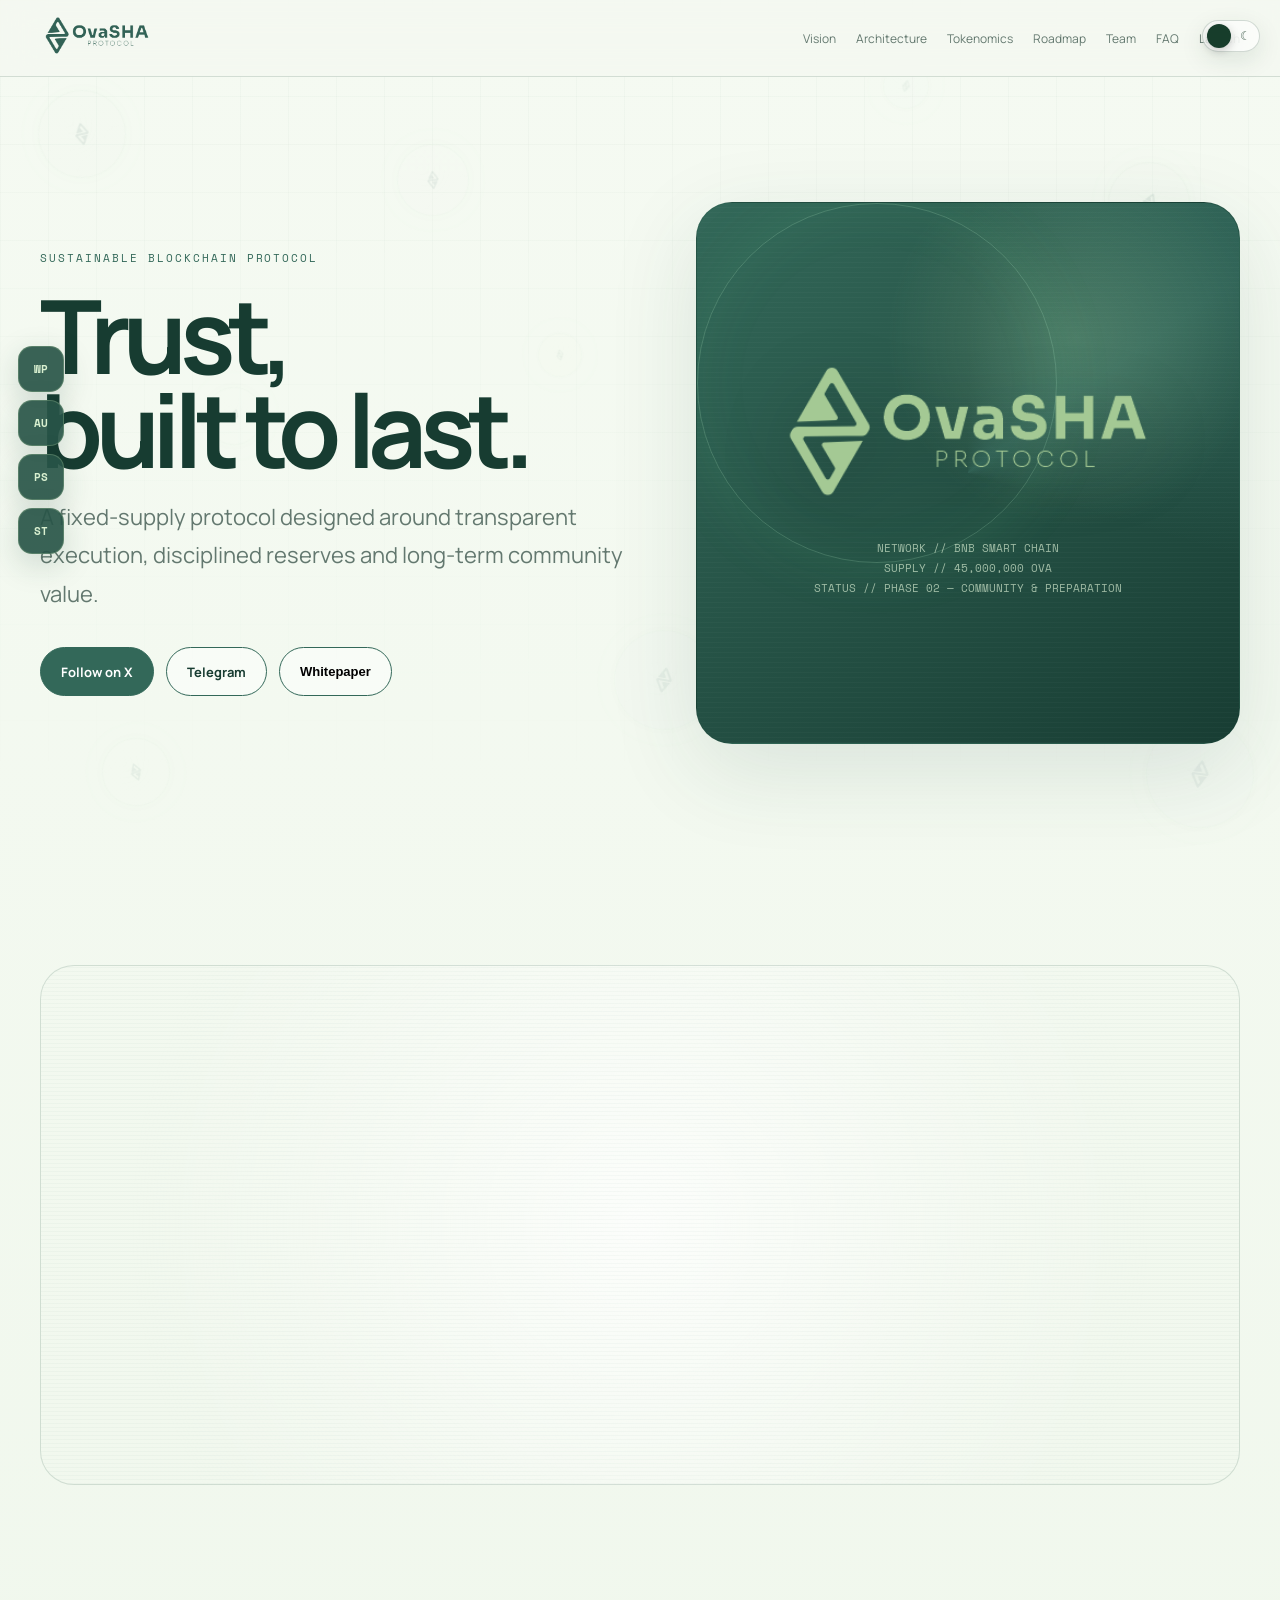
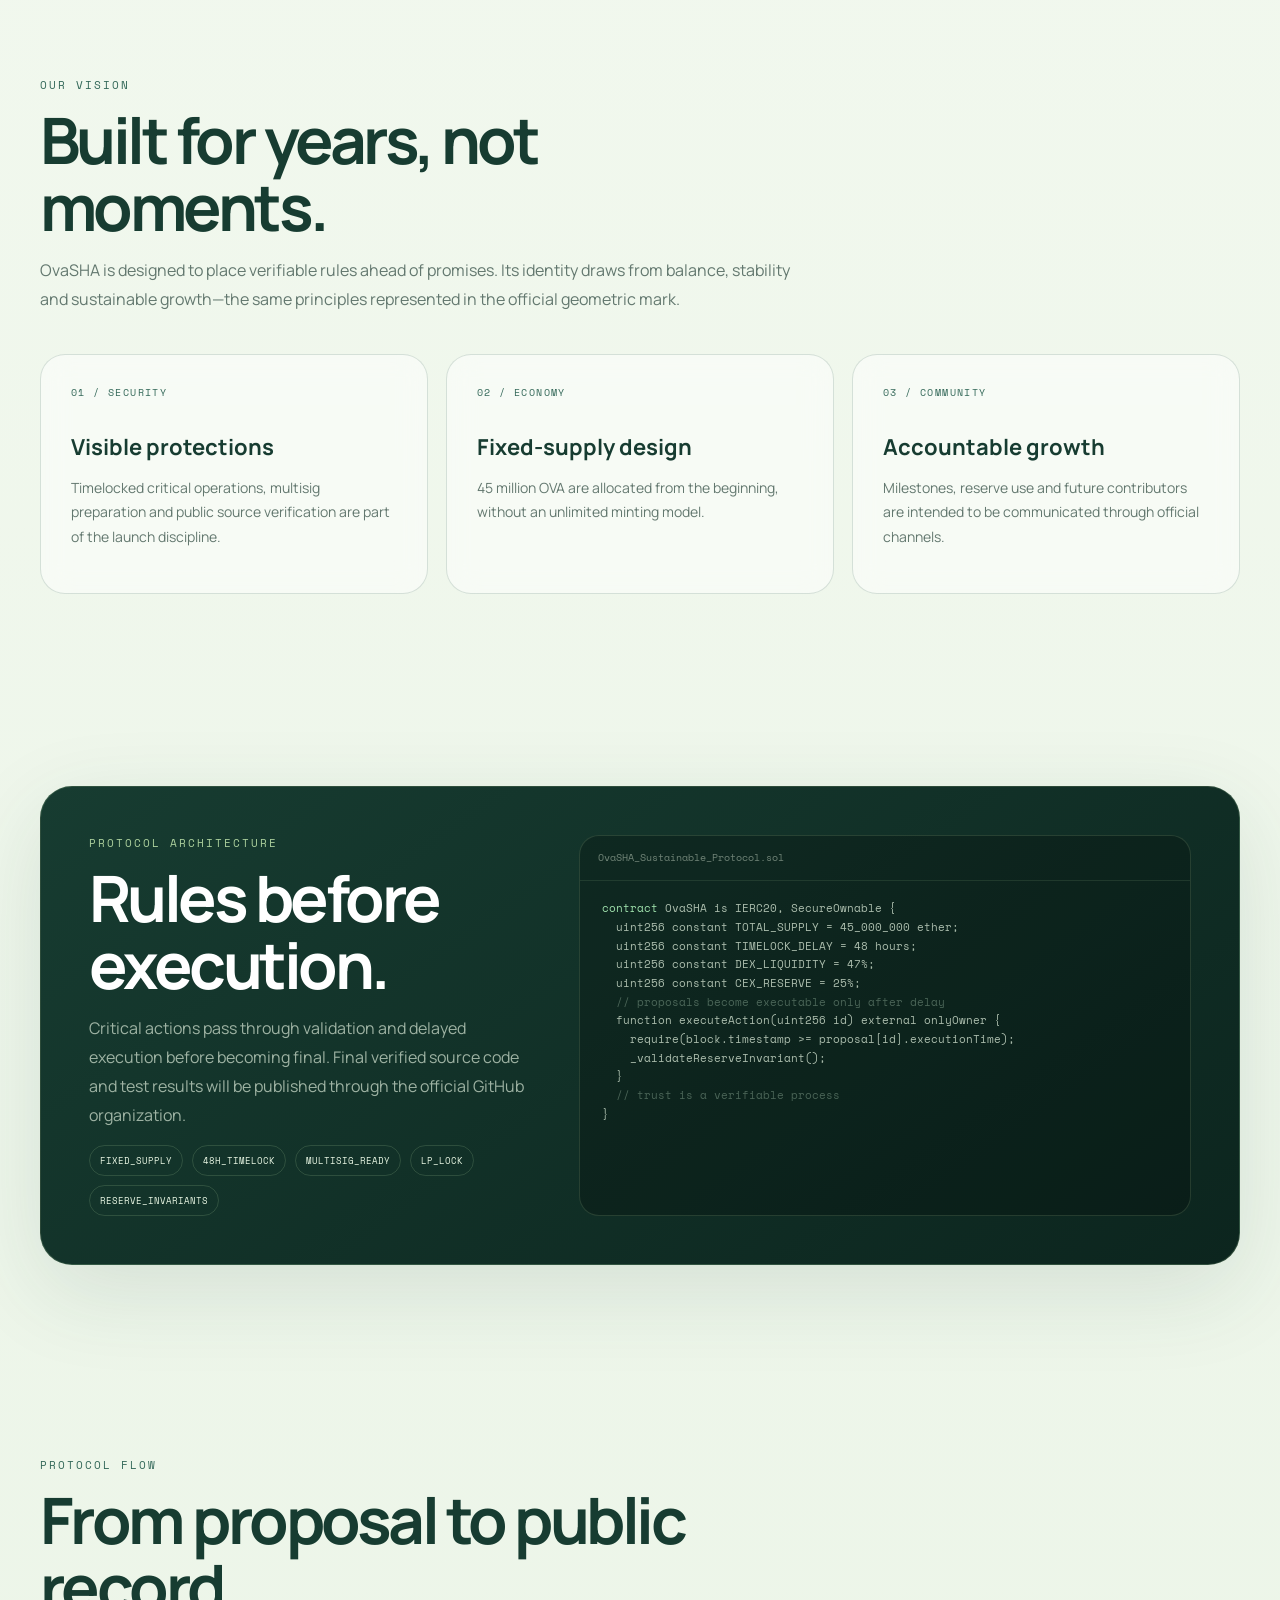
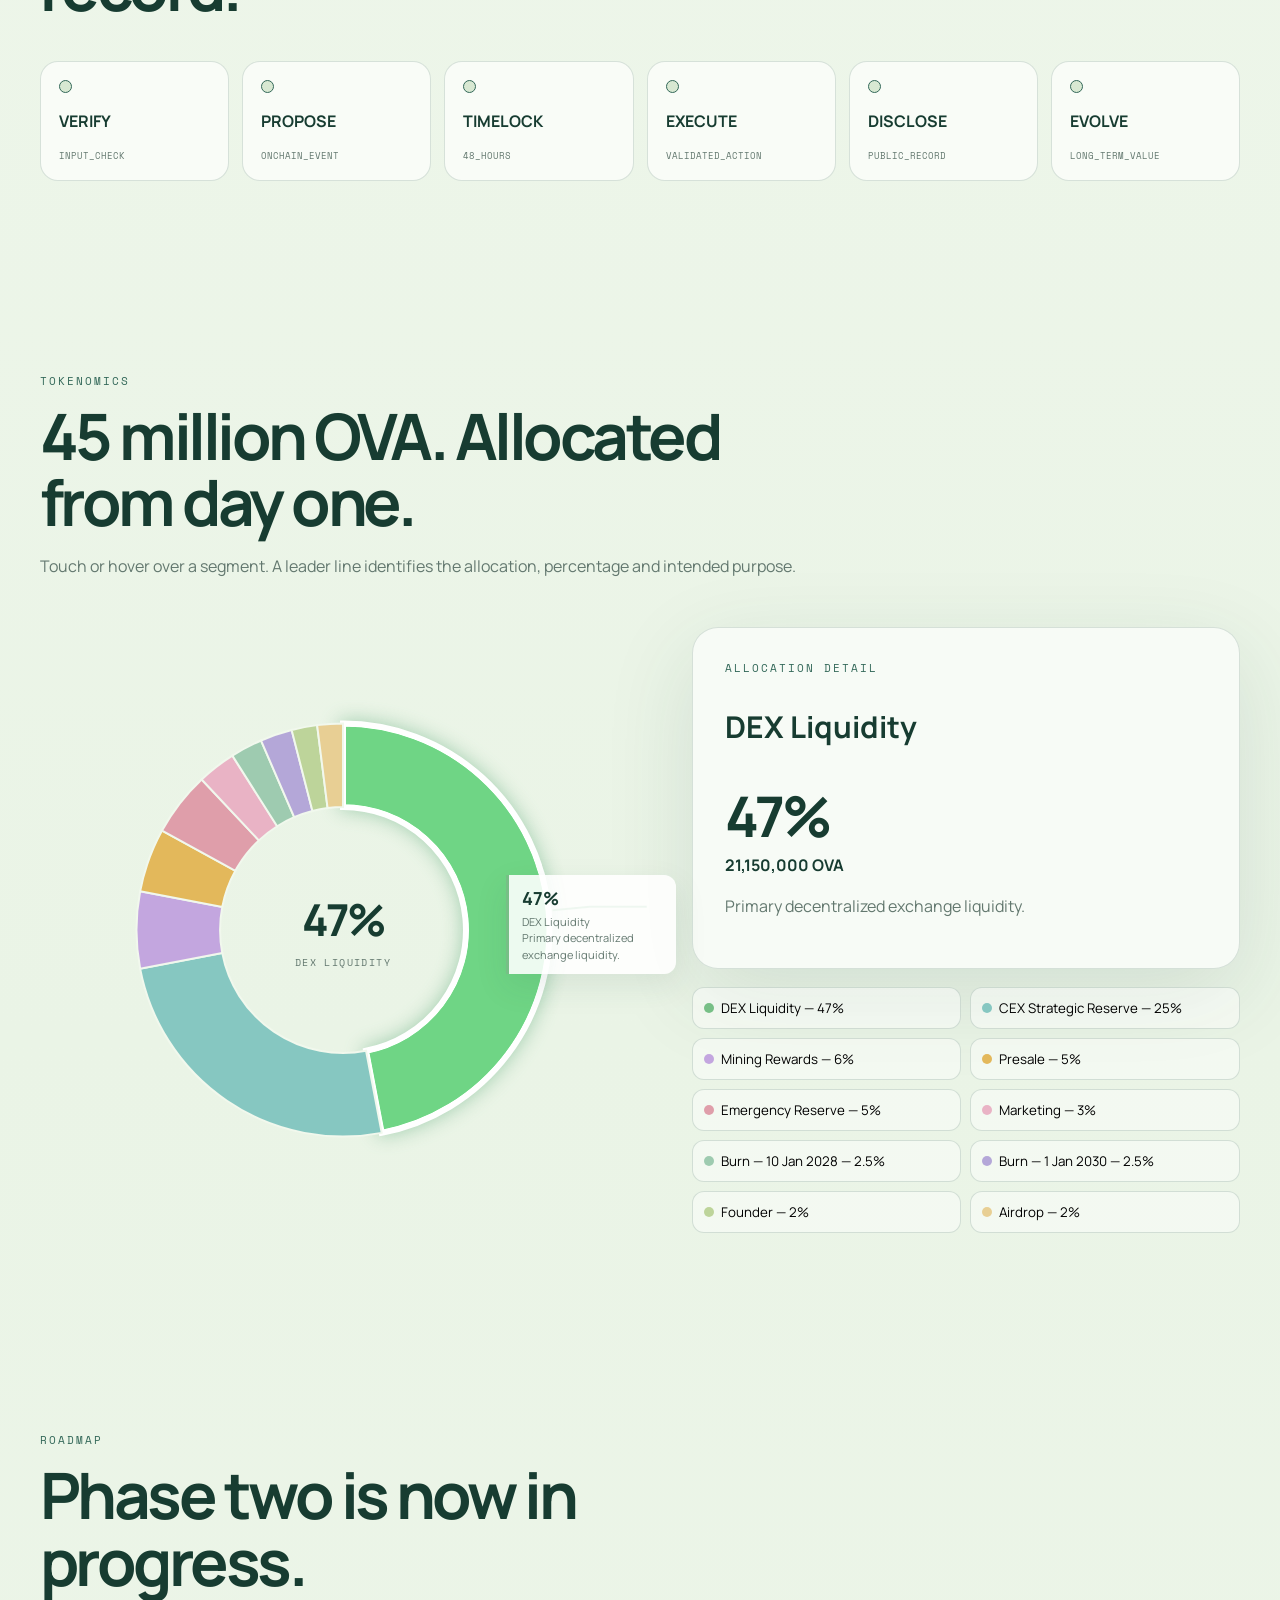
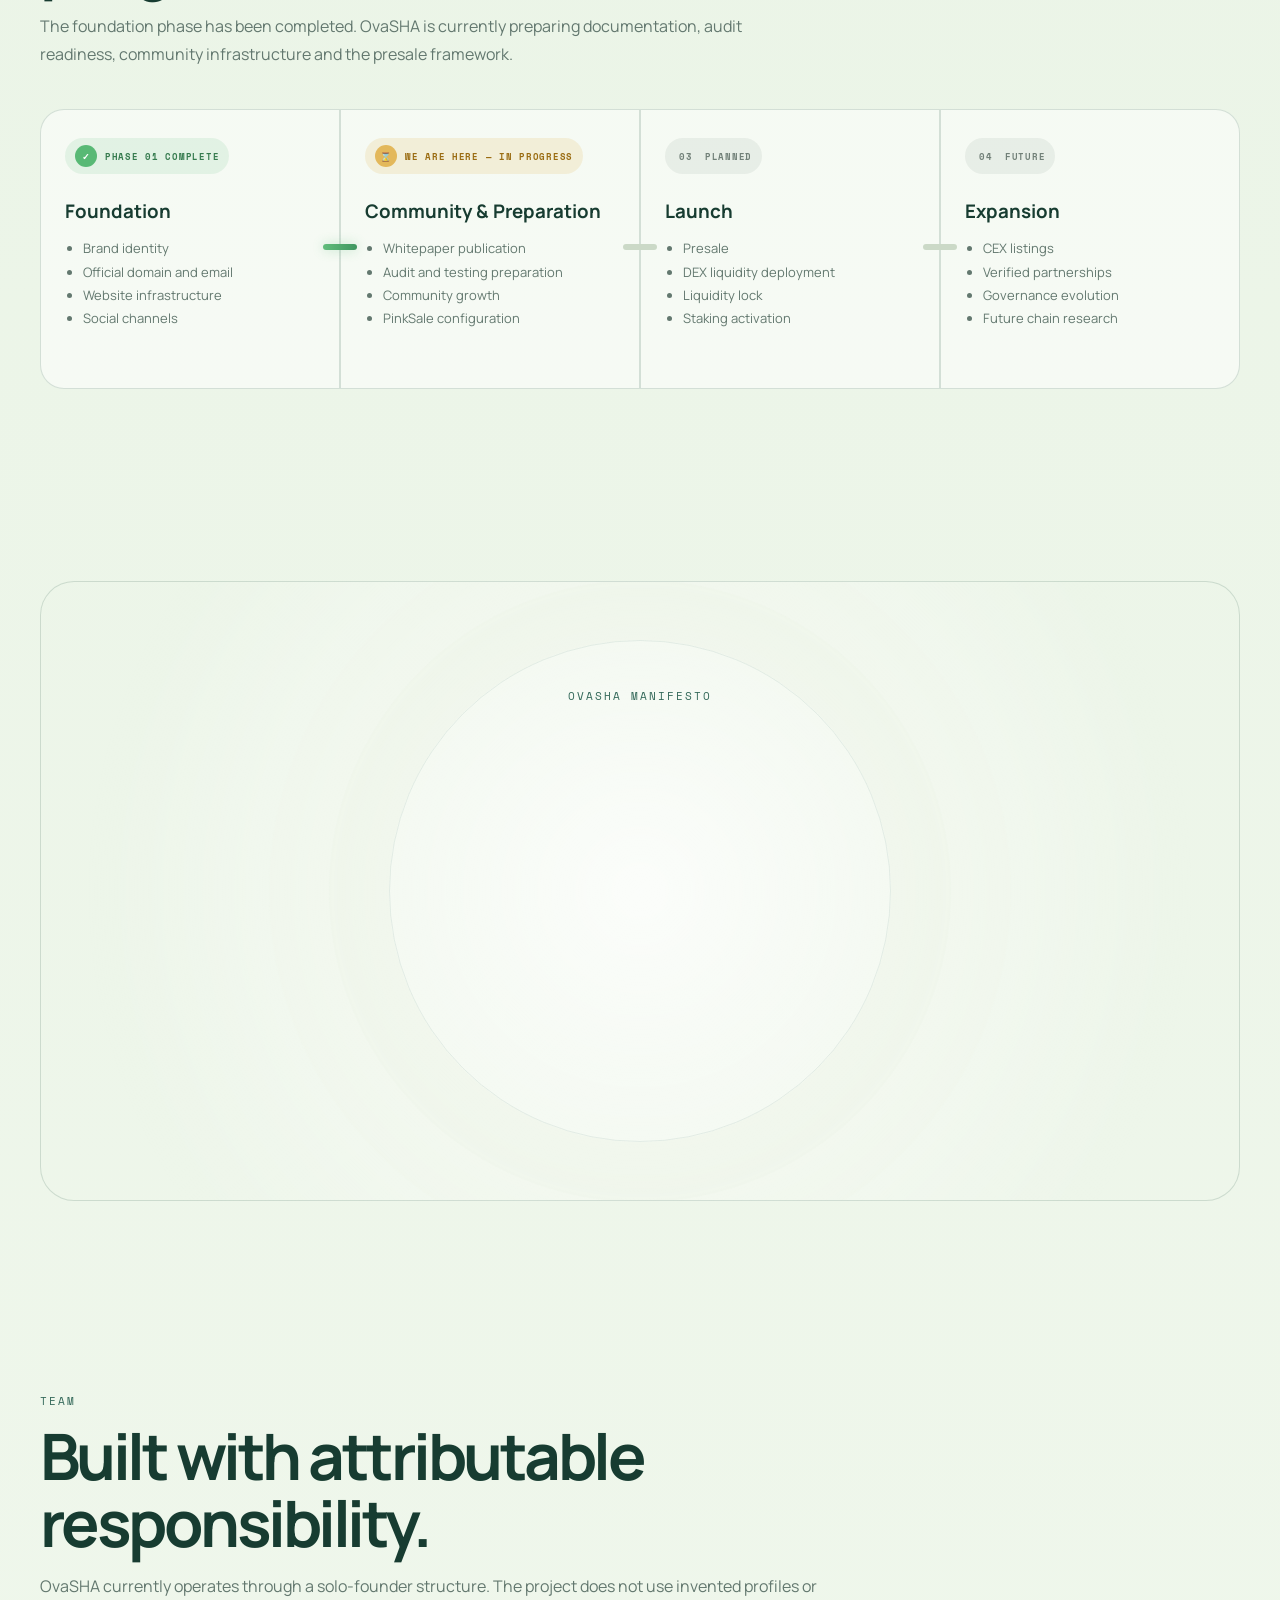
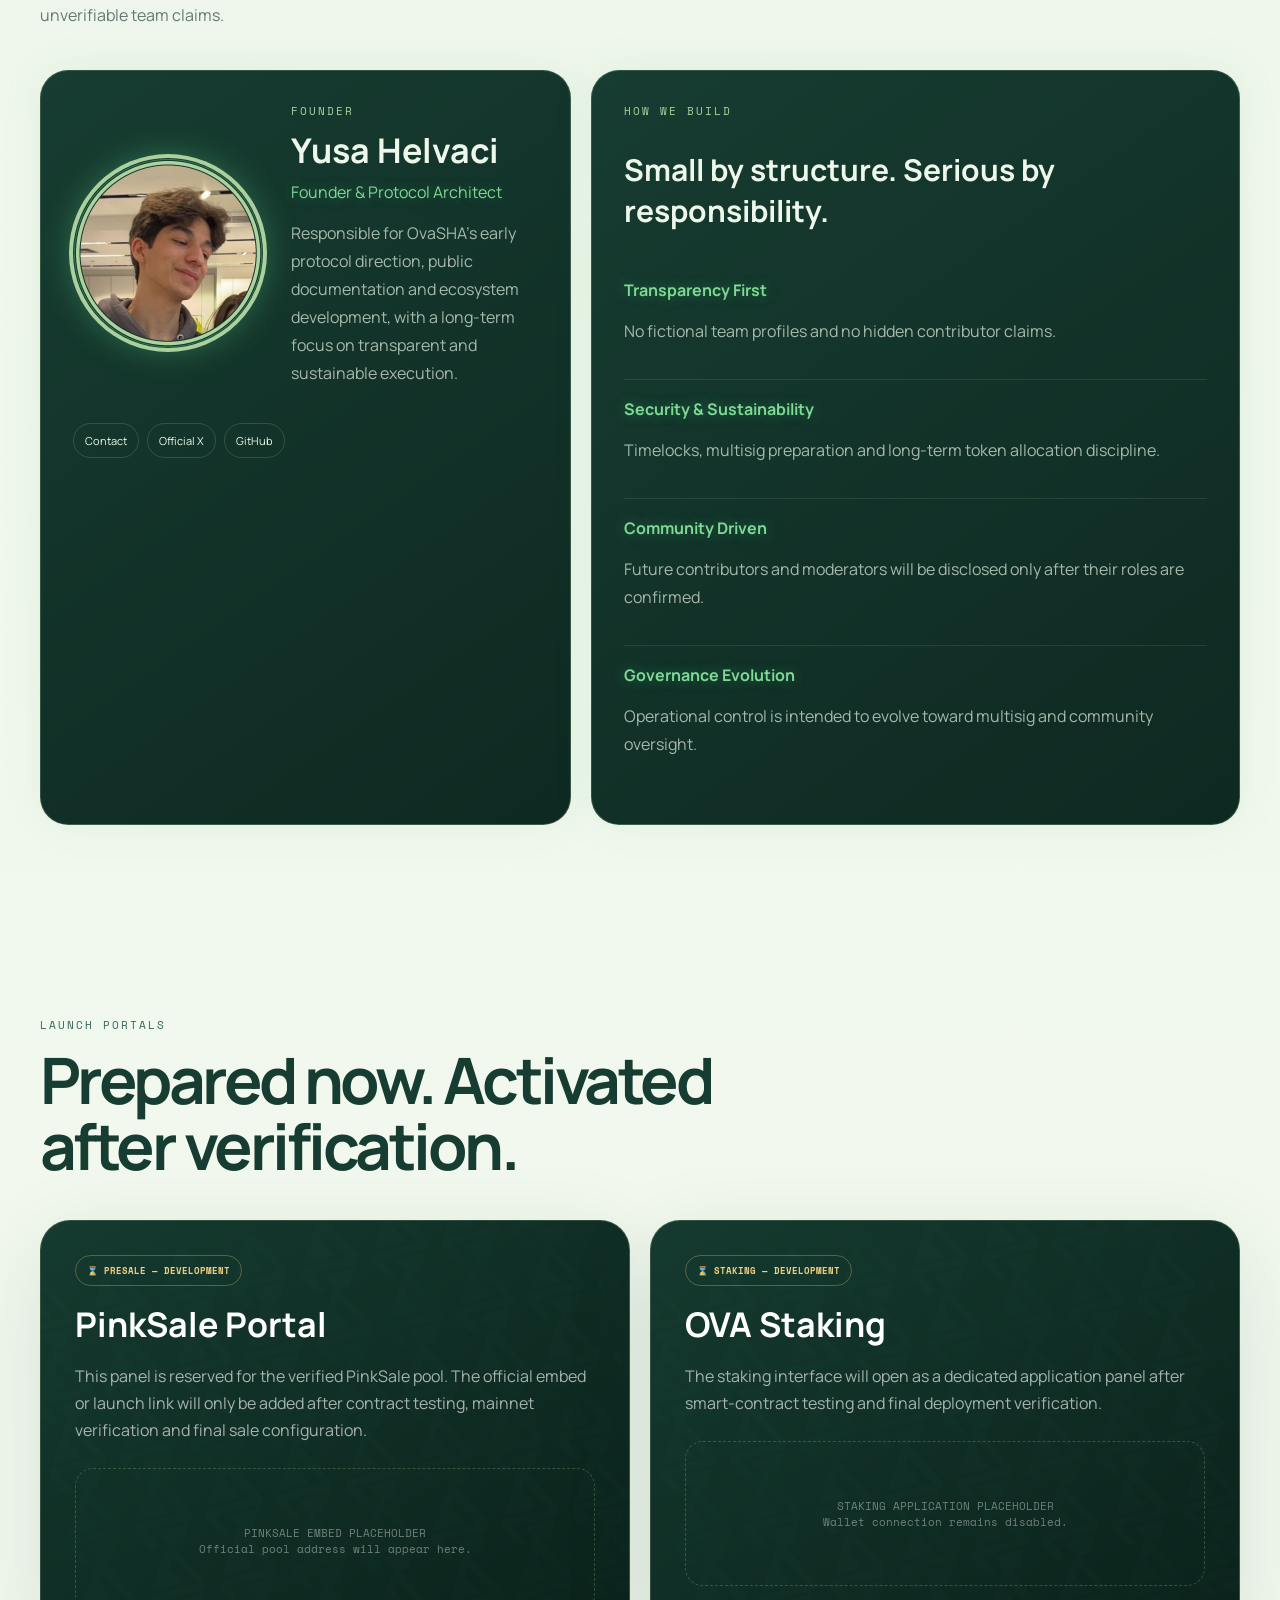
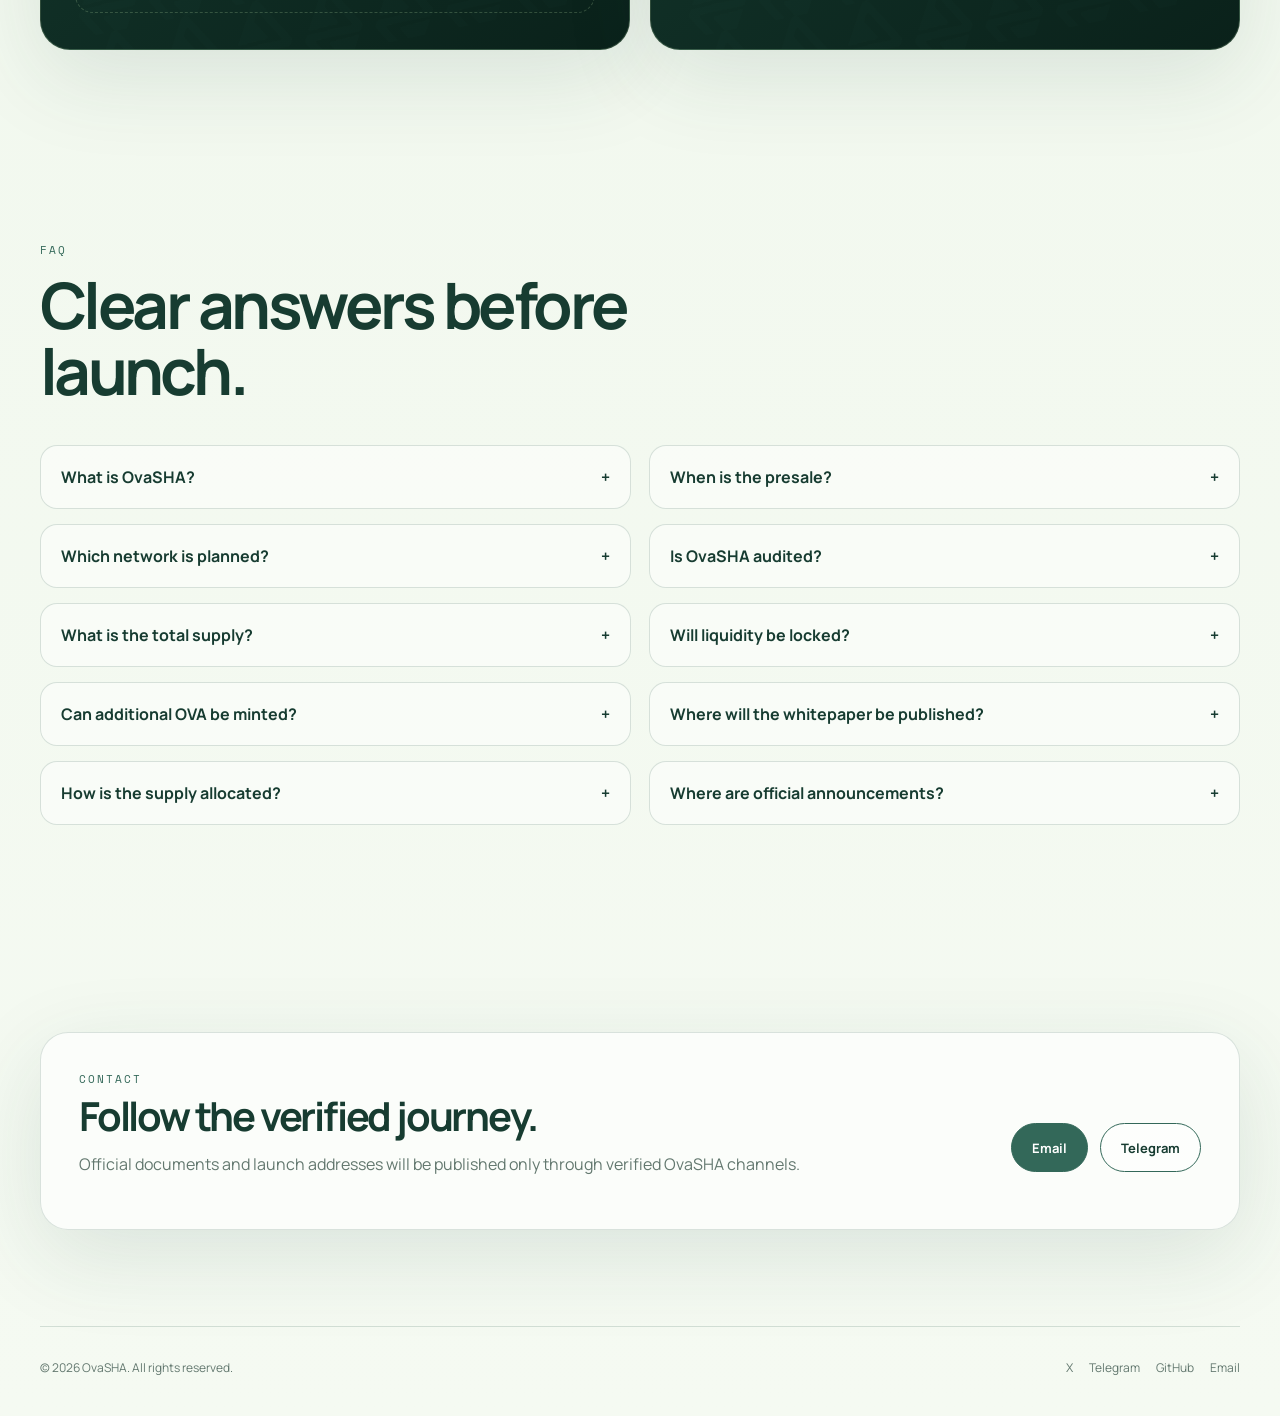
==== index.html @ c604ba1a "Fix dark theme contrast and show theme toggle" ====
<!doctype html>
<html lang="en">
<head>
<meta charset="utf-8">
<meta name="viewport" content="width=device-width,initial-scale=1">
<meta name="description" content="OvaSHA is a sustainable blockchain protocol focused on transparent execution, fixed supply and long-term community value.">
<meta name="theme-color" content="#336859">
<meta property="og:title" content="OvaSHA Protocol">
<meta property="og:description" content="Trust, built to last.">
<meta property="og:type" content="website">
<meta property="og:url" content="https://ovasha.com">
<meta property="og:image" content="https://ovasha.com/assets/og-banner.jpg">
<link rel="icon" href="/assets/favicon.png">
<title>OvaSHA Protocol — Trust, built to last.</title>
<link rel="preconnect" href="https://fonts.googleapis.com">
<link rel="preconnect" href="https://fonts.gstatic.com" crossorigin>
<link href="https://fonts.googleapis.com/css2?family=Manrope:wght@400;500;600;700&family=Space+Mono:wght@400;700&display=swap" rel="stylesheet">
<style>
:root{
 --forest:#336859;--forest-2:#285548;--mint:#acd09d;--mint-2:#cfe5c6;--paper:#f4f8f1;
 --ink:#173c31;--muted:#63786f;--line:rgba(31,82,67,.16);--amber:#e3b85b;
 --cyan:#78d8ce;--violet:#c7a7e8;--rose:#e7a8b9;--shadow:0 26px 90px rgba(30,75,62,.12)
}
*{box-sizing:border-box}html{scroll-behavior:smooth}body{margin:0;font-family:Manrope,system-ui,sans-serif;color:var(--ink);background:linear-gradient(180deg,#f5faf2,#eaf4e6 45%,#f5faf2);overflow-x:hidden}
body:before{content:"";position:fixed;inset:0;z-index:-5;background-image:linear-gradient(rgba(51,104,89,.03) 1px,transparent 1px),linear-gradient(90deg,rgba(51,104,89,.03) 1px,transparent 1px);background-size:48px 48px;mask-image:linear-gradient(black,transparent 90%)}
a{color:inherit}.shell{width:min(1200px,calc(100% - 40px));margin:auto}.mono{font-family:"Space Mono",monospace}.scrollbar{position:fixed;left:0;top:0;height:2px;width:0;background:linear-gradient(90deg,var(--mint),var(--cyan),var(--violet),var(--amber));box-shadow:0 0 14px rgba(102,203,151,.8);z-index:100}
header{position:sticky;top:0;z-index:50;background:rgba(244,248,241,.82);backdrop-filter:blur(18px);border-bottom:1px solid var(--line)}.nav{height:76px;display:flex;align-items:center;justify-content:space-between}.brand img{height:48px;max-width:225px;object-fit:contain}.navlinks{display:flex;gap:20px;align-items:center}.navlinks a{text-decoration:none;font-size:12px;color:var(--muted)}.navlinks a:hover{color:var(--forest)}.menu-btn{display:none;border:1px solid var(--line);background:rgba(255,255,255,.6);border-radius:12px;padding:9px 12px;color:var(--forest)}
.quickdock{position:fixed;left:18px;top:50%;transform:translateY(-50%);z-index:45;display:flex;flex-direction:column;gap:8px}.dockbtn{width:46px;height:46px;border-radius:14px;border:1px solid rgba(172,208,157,.28);background:rgba(41,85,72,.92);color:#d9f0d0;display:grid;place-items:center;cursor:pointer;box-shadow:0 10px 32px rgba(29,69,58,.18);font:700 11px "Space Mono"}.dockbtn:hover{background:#3a7965;box-shadow:0 0 20px rgba(121,220,159,.28)}
.hero{min-height:88vh;display:grid;grid-template-columns:1.05fr .95fr;align-items:center;gap:54px;padding:105px 0}.eyebrow{font:400 11px "Space Mono";letter-spacing:.18em;text-transform:uppercase;color:var(--forest)}h1{font-size:clamp(58px,8vw,108px);letter-spacing:-.072em;line-height:.92;margin:22px 0}.lead{max-width:700px;color:var(--muted);font-size:clamp(17px,2vw,22px);line-height:1.75}.actions{display:flex;gap:12px;flex-wrap:wrap;margin-top:34px}.btn{display:inline-flex;align-items:center;justify-content:center;min-height:49px;padding:0 20px;border-radius:999px;text-decoration:none;border:1px solid var(--forest);font-weight:700;font-size:13px;transition:.25s}.btn.primary{background:var(--forest);color:white}.btn.secondary{background:rgba(255,255,255,.45)}.btn:hover{transform:translateY(-3px);box-shadow:0 14px 36px rgba(35,89,72,.14)}
.hero-banner{position:relative;min-height:540px;border-radius:36px;overflow:hidden;border:1px solid var(--line);background:linear-gradient(145deg,var(--forest),#183d33);box-shadow:var(--shadow)}.hero-banner:before{content:"";position:absolute;inset:0;background:radial-gradient(circle at 70% 25%,rgba(172,208,157,.24),transparent 34%),repeating-linear-gradient(0deg,rgba(255,255,255,.025) 0 1px,transparent 1px 5px)}.hero-banner:after{content:"";position:absolute;inset:-50%;background:conic-gradient(from 0deg,transparent,rgba(120,216,206,.12),transparent 30%);animation:spin 16s linear infinite}@keyframes spin{to{transform:rotate(360deg)}}.banner-inner{position:relative;z-index:2;height:100%;min-height:540px;display:flex;flex-direction:column;align-items:center;justify-content:center;padding:46px;text-align:center}.banner-inner img{width:min(88%,560px);filter:drop-shadow(0 20px 38px rgba(0,0,0,.22))}.banner-code{margin-top:24px;color:rgba(225,244,216,.65);font:400 11px/1.8 "Space Mono"}.neon-ring{position:absolute;width:360px;height:360px;border:1px solid rgba(173,236,192,.22);border-radius:50%;box-shadow:0 0 60px rgba(95,210,143,.12),inset 0 0 60px rgba(95,210,143,.05);animation:pulse 4.5s ease-in-out infinite}@keyframes pulse{50%{transform:scale(1.06);opacity:.65}}
section{padding:96px 0;position:relative}.section-head{max-width:780px;margin-bottom:40px}h2{font-size:clamp(36px,5.2vw,64px);line-height:1.04;letter-spacing:-.055em;margin:14px 0}.section-head p{color:var(--muted);line-height:1.8}.reveal{opacity:1;transform:none;transition:.8s}.js .reveal{opacity:0;transform:translateY(30px)}.js .reveal.show{opacity:1;transform:none}
.signal{min-height:76vh;display:grid;place-items:center}.signal-box{width:100%;min-height:520px;border-radius:34px;border:1px solid var(--line);display:grid;place-items:center;position:relative;overflow:hidden;background:radial-gradient(circle,rgba(255,255,255,.75),rgba(255,255,255,.22) 50%,transparent 78%)}.signal-box:before{content:"";position:absolute;inset:0;background:repeating-linear-gradient(0deg,rgba(50,110,90,.03) 0 1px,transparent 1px 4px)}.signal-word{position:relative;font-size:clamp(42px,8vw,112px);font-weight:700;letter-spacing:-.065em;text-align:center}.signal-word.glitch{text-shadow:3px 0 rgba(120,216,206,.55),-3px 0 rgba(199,167,232,.5);animation:glitch .28s steps(2)}@keyframes glitch{30%{transform:translate(-3px,1px)}60%{transform:translate(3px,-1px)}100%{transform:none}}.caret{display:inline-block;width:.07em;height:.8em;background:currentColor;margin-left:.08em;animation:blink .8s steps(1) infinite}@keyframes blink{50%{opacity:0}}
.cards3{display:grid;grid-template-columns:repeat(3,1fr);gap:18px}.card{position:relative;padding:30px;border:1px solid var(--line);border-radius:25px;background:rgba(255,255,255,.48);backdrop-filter:blur(14px);transition:.25s;overflow:hidden}.card:before{content:"";position:absolute;inset:-1px;background:radial-gradient(220px circle at var(--mx,50%) var(--my,50%),rgba(116,216,157,.18),transparent 45%);opacity:0;transition:.25s;pointer-events:none}.card:hover{transform:translateY(-6px);box-shadow:var(--shadow)}.card:hover:before{opacity:1}.card h3{font-size:22px;margin:32px 0 10px}.card p{color:var(--muted);line-height:1.75;font-size:14px}.num{font:400 10px "Space Mono";letter-spacing:.14em;color:var(--forest)}
.arch{border-radius:32px;background:linear-gradient(145deg,#173c31,#0c251e);color:#e8f6e3;overflow:hidden;border:1px solid rgba(172,208,157,.2);box-shadow:var(--shadow)}.arch-grid{display:grid;grid-template-columns:.85fr 1.15fr;gap:38px;padding:48px}.arch p{color:rgba(232,246,227,.65);line-height:1.8}.chips{display:flex;gap:9px;flex-wrap:wrap}.chips span{border:1px solid rgba(172,208,157,.18);border-radius:999px;padding:8px 10px;font:400 9px "Space Mono"}.codewin{border:1px solid rgba(172,208,157,.17);border-radius:20px;background:rgba(0,0,0,.22);overflow:hidden;min-height:350px;position:relative}.codehead{height:45px;border-bottom:1px solid rgba(172,208,157,.12);padding:14px 18px;font:400 10px "Space Mono";color:rgba(232,246,227,.45)}.codetrack{padding:18px 22px;animation:floatcode 13s ease-in-out infinite alternate}@keyframes floatcode{to{transform:translateY(-55px)}}.coderow{font:400 11px/1.7 "Space Mono";color:rgba(232,246,227,.72);white-space:pre-wrap}.kw{color:#9fe1ac}.com{color:rgba(194,225,199,.34)}.code-scan{position:absolute;left:0;right:0;height:22%;top:-30%;background:linear-gradient(transparent,rgba(120,216,206,.07),transparent);animation:scan 5.5s linear infinite}@keyframes scan{to{transform:translateY(650%)}}
.flow{display:grid;grid-template-columns:repeat(6,1fr);gap:13px;position:relative}.flow:before{content:"";position:absolute;left:5%;right:5%;top:50%;height:3px;background:linear-gradient(90deg,var(--mint),var(--forest));transform-origin:left;transform:scaleX(var(--flow,0));transition:.2s}.node{position:relative;z-index:2;padding:18px;border:1px solid var(--line);border-radius:18px;background:#f9fcf7;min-height:120px;display:flex;flex-direction:column;justify-content:space-between}.node i{width:13px;height:13px;border-radius:50%;background:#d8e8d2;border:1px solid var(--forest)}.node.active{transform:translateY(-7px);box-shadow:0 0 26px rgba(85,197,131,.18)}.node.active i{background:#72cc8d;box-shadow:0 0 16px rgba(85,197,131,.65)}.node span{font:400 9px "Space Mono";color:var(--muted)}
.token-wrap{display:grid;grid-template-columns:1.05fr .95fr;gap:46px;align-items:center}.chartbox{position:relative;min-height:620px;display:grid;place-items:center}.chartbox svg{width:min(100%,590px);overflow:visible}.slice{cursor:pointer;stroke:#f1f8ed;stroke-width:2;transition:.25s;outline:none}.slice.active,.slice:hover{stroke:white;stroke-width:6;filter:saturate(1.3) brightness(1.08) drop-shadow(0 0 10px rgba(69,157,104,.45))}.chartcenter{position:absolute;text-align:center;pointer-events:none}.chartcenter strong{display:block;font-size:44px;letter-spacing:-.06em}.chartcenter span{font:400 10px "Space Mono";letter-spacing:.14em;color:var(--muted)}.callouts{position:absolute;inset:0;pointer-events:none}.callout-label{position:absolute;min-width:170px;max-width:230px;padding:11px 13px;border-left:3px solid var(--c);background:rgba(255,255,255,.88);border-radius:0 12px 12px 0;box-shadow:0 12px 32px rgba(42,86,72,.10);opacity:0;transform:translateY(5px);transition:.25s}.callout-label.show{opacity:1;transform:none}.callout-label b{display:block;font-size:18px}.callout-label small{display:block;color:var(--muted);font-size:11px;line-height:1.5;margin-top:4px}.detail{padding:32px;border:1px solid var(--line);border-radius:26px;background:rgba(255,255,255,.62);box-shadow:var(--shadow)}.detail .pct{font-size:56px;font-weight:700;letter-spacing:-.065em}.detail p{color:var(--muted);line-height:1.75}.legend{display:grid;grid-template-columns:1fr 1fr;gap:9px;margin-top:18px}.legend button{border:1px solid var(--line);border-radius:12px;background:rgba(255,255,255,.45);padding:11px;text-align:left;font-family:inherit;cursor:pointer}.legend i{display:inline-block;width:10px;height:10px;border-radius:50%;margin-right:7px}
.roadmap{display:grid;grid-template-columns:repeat(4,1fr);gap:0;align-items:stretch}.phase{position:relative;padding:28px 24px;border:1px solid var(--line);background:rgba(255,255,255,.5);min-height:280px}.phase:first-child{border-radius:24px 0 0 24px}.phase:last-child{border-radius:0 24px 24px 0}.phase:not(:last-child):after{content:"";position:absolute;right:-1px;top:48%;width:34px;height:6px;background:#cbd9c7;z-index:3;transform:translateX(50%);border-radius:999px}.phase.done:not(:last-child):after{background:linear-gradient(90deg,#62bd7c,#3f9660);box-shadow:0 0 12px rgba(78,181,112,.32)}.status{display:inline-flex;align-items:center;gap:8px;border-radius:999px;padding:7px 10px;font:700 9px "Space Mono";letter-spacing:.08em}.done .status{background:rgba(91,187,122,.13);color:#367b4e}.activephase .status{background:rgba(227,184,91,.18);color:#9a6c12}.future .status{background:rgba(95,116,106,.09);color:#718078}.statusicon{width:22px;height:22px;border-radius:50%;display:grid;place-items:center}.done .statusicon{background:#58b975;color:white}.activephase .statusicon{background:#e3b85b;color:#4c3a16;animation:hourglass 2.2s ease-in-out infinite}@keyframes hourglass{50%{transform:rotate(180deg)}}.phase h3{margin:24px 0 12px}.phase ul{padding-left:18px;color:var(--muted);line-height:1.8;font-size:13px}
.manifesto{min-height:85vh;display:grid;place-items:center}.manifesto-stage{width:100%;min-height:620px;border:1px solid var(--line);border-radius:34px;display:grid;place-items:center;text-align:center;position:relative;overflow:hidden;background:radial-gradient(circle,rgba(255,255,255,.78),rgba(255,255,255,.25) 55%,transparent 82%)}.manifesto-stage:before{content:"";position:absolute;width:500px;height:500px;border:1px solid rgba(51,104,89,.09);border-radius:50%;box-shadow:0 0 0 60px rgba(172,208,157,.04),0 0 0 120px rgba(172,208,157,.02)}.manifesto-line{position:relative;z-index:2;font-size:clamp(40px,6.8vw,92px);font-weight:700;letter-spacing:-.06em;min-height:2.3em;display:flex;align-items:center;justify-content:center;flex-wrap:wrap}.mkey{color:#4b9c61;text-shadow:0 0 28px rgba(85,197,131,.16)}.msign{font:400 11px "Space Mono";color:var(--muted);opacity:0;transition:.6s}.msign.show{opacity:1}.mpulse{box-shadow:inset 0 0 90px rgba(104,201,136,.08),0 25px 90px rgba(40,90,72,.10)}
.team{display:grid;grid-template-columns:.9fr 1.1fr;gap:20px}.founder,.principles{border:1px solid rgba(172,208,157,.24);border-radius:28px;background:linear-gradient(145deg,#173c31,#0e2921);color:#eef8ea;padding:32px;box-shadow:0 0 40px rgba(77,190,119,.10)}.founder-top{display:grid;grid-template-columns:190px 1fr;gap:28px;align-items:center}.avatar{width:190px;height:190px;border-radius:50%;object-fit:cover;box-shadow:0 0 0 4px var(--mint),0 0 34px rgba(92,207,133,.42)}.founder h3{font-size:34px;margin:8px 0}.founder p,.principles p{color:rgba(238,248,234,.68);line-height:1.75}.founderlinks{display:flex;gap:8px;flex-wrap:wrap;margin-top:20px}.founderlinks a{font-size:11px;text-decoration:none;border:1px solid rgba(172,208,157,.2);padding:9px 11px;border-radius:999px}.principle{padding:18px 0;border-bottom:1px solid rgba(172,208,157,.13)}.principle:last-child{border:0}.principle b{display:block;margin-bottom:5px}.neon{color:#7dd993;text-shadow:0 0 14px rgba(85,207,129,.40)}
.faq{column-count:2;column-gap:18px}.faq details{break-inside:avoid;display:inline-block;width:100%;margin:0 0 15px;padding:20px;border:1px solid var(--line);border-radius:17px;background:rgba(255,255,255,.48)}.faq summary{list-style:none;cursor:pointer;font-weight:700;padding-right:28px;position:relative}.faq summary:after{content:"+";position:absolute;right:0}.faq details[open] summary:after{content:"−"}.faq p,.faq ul{color:var(--muted);line-height:1.75;font-size:14px}
.portal-grid{display:grid;grid-template-columns:1fr 1fr;gap:20px}.portal{position:relative;min-height:430px;border-radius:30px;overflow:hidden;border:1px solid rgba(172,208,157,.24);background:linear-gradient(145deg,#153a2f,#0a211a);color:white;padding:34px;box-shadow:var(--shadow)}.portal:before{content:"";position:absolute;inset:0;background-image:url('/assets/ovasha-icon.png');background-size:72px 72px;opacity:.035;transform:rotate(-12deg);animation:engrave 18s linear infinite}@keyframes engrave{to{background-position:250px 160px}}.portal>*{position:relative;z-index:2}.portal h3{font-size:34px;margin:15px 0}.portal p{color:rgba(255,255,255,.63);line-height:1.7}.devbadge{display:inline-flex;gap:8px;align-items:center;border:1px solid rgba(227,184,91,.35);color:#f1cf83;border-radius:999px;padding:8px 11px;font:700 9px "Space Mono"}.embedzone{margin-top:24px;border:1px dashed rgba(172,208,157,.25);border-radius:18px;min-height:145px;display:grid;place-items:center;text-align:center;color:rgba(255,255,255,.4);font:400 11px "Space Mono";padding:20px}
.contact{display:flex;justify-content:space-between;align-items:center;gap:24px;padding:38px;border-radius:28px;border:1px solid var(--line);background:rgba(255,255,255,.62);box-shadow:var(--shadow)}footer{padding:32px 0 40px;border-top:1px solid var(--line);display:flex;justify-content:space-between;color:var(--muted);font-size:12px}.socials{display:flex;gap:16px}.socials a{text-decoration:none}
.drawer{position:fixed;left:78px;top:50%;transform:translateY(-50%) translateX(-20px);width:min(390px,calc(100vw - 100px));z-index:60;background:rgba(19,55,45,.96);color:white;border:1px solid rgba(172,208,157,.22);border-radius:24px;padding:24px;opacity:0;pointer-events:none;transition:.28s;box-shadow:0 26px 90px rgba(0,0,0,.28)}.drawer.open{opacity:1;pointer-events:auto;transform:translateY(-50%) translateX(0)}.drawer h3{font-size:26px;margin:12px 0}.drawer p{color:rgba(255,255,255,.62);line-height:1.7}.close{position:absolute;right:14px;top:14px;border:0;background:transparent;color:white;font-size:24px;cursor:pointer}
@media(max-width:1000px){.navlinks{display:none}.menu-btn{display:block}.quickdock{display:none}.hero,.token-wrap,.arch-grid,.team{grid-template-columns:1fr}.cards3{grid-template-columns:1fr 1fr}.flow{grid-template-columns:1fr 1fr}.flow:before{display:none}.roadmap{grid-template-columns:1fr 1fr;gap:14px}.phase,.phase:first-child,.phase:last-child{border-radius:22px}.phase:after{display:none}.portal-grid{grid-template-columns:1fr}.founder-top{grid-template-columns:160px 1fr}.avatar{width:160px;height:160px}}
@media(max-width:680px){.shell{width:min(100% - 24px,1200px)}section{padding:70px 0}.hero{padding-top:70px}.cards3,.roadmap,.flow{grid-template-columns:1fr}.legend{grid-template-columns:1fr}.faq{column-count:1}.founder-top{grid-template-columns:1fr}.avatar{width:150px;height:150px}.contact,footer{flex-direction:column;align-items:flex-start}.hero-banner,.banner-inner{min-height:430px}.chartbox{min-height:500px}.callout-label{min-width:135px;max-width:160px;font-size:11px}.brand img{height:40px;max-width:180px}}

    /* ===== OvaSHA theme toggle & floating coins v2 ===== */
    html {
      transition: background-color .28s ease, color .28s ease;
    }

    html[data-theme="dark"] {
      --bg:#07120e;
      --bg-soft:#0b1a14;
      --surface:rgba(13,31,23,.74);
      --surface-strong:rgba(16,38,29,.88);
      --ink:#eef8ef;
      --muted:#abc0b1;
      --line:rgba(163,213,174,.18);
      --accent:#8fd39a;
      --accent-dark:#b7e4bf;
      --white:#f7fff8;
      --shadow:0 28px 90px rgba(0,0,0,.32);
      color-scheme:dark;
    }

    html[data-theme="dark"] body {
      background:
        radial-gradient(circle at 82% 7%,rgba(79,155,101,.20),transparent 30%),
        radial-gradient(circle at 8% 88%,rgba(66,112,86,.13),transparent 26%),
        linear-gradient(145deg,#07120e,#0b1a14) !important;
      color:var(--ink);
    }

    html[data-theme="dark"] header {
      background:rgba(7,18,14,.86) !important;
      border-bottom-color:rgba(163,213,174,.15) !important;
    }

    /* Our Vision and other light content surfaces */
    html[data-theme="dark"] #vision,
    html[data-theme="dark"] #vision .section-head,
    html[data-theme="dark"] #vision .card,
    html[data-theme="dark"] #vision .vision-card,
    html[data-theme="dark"] #vision [class*="card"],
    html[data-theme="dark"] #vision [class*="panel"] {
      color:var(--ink) !important;
    }

    html[data-theme="dark"] #vision .card,
    html[data-theme="dark"] #vision .vision-card,
    html[data-theme="dark"] #vision [class*="card"],
    html[data-theme="dark"] #vision [class*="panel"] {
      background:linear-gradient(145deg,rgba(13,31,23,.92),rgba(18,43,32,.82)) !important;
      border-color:rgba(163,213,174,.16) !important;
      box-shadow:0 22px 60px rgba(0,0,0,.22) !important;
    }

    html[data-theme="dark"] #vision p,
    html[data-theme="dark"] #vision .lead,
    html[data-theme="dark"] #vision .section-head p {
      color:#b6c9bb !important;
    }

    /* Flow / protocol flow dark treatment */
    html[data-theme="dark"] #flow,
    html[data-theme="dark"] #flow .flow-wrap,
    html[data-theme="dark"] #flow .flow-node,
    html[data-theme="dark"] [id*="flow"] .flow-wrap,
    html[data-theme="dark"] [id*="flow"] .flow-node {
      color:var(--ink) !important;
    }

    html[data-theme="dark"] #flow .flow-wrap,
    html[data-theme="dark"] [id*="flow"] .flow-wrap {
      background:linear-gradient(145deg,rgba(8,24,17,.94),rgba(14,38,27,.86)) !important;
      border-color:rgba(163,213,174,.16) !important;
      box-shadow:0 28px 78px rgba(0,0,0,.25) !important;
    }

    html[data-theme="dark"] #flow .flow-node,
    html[data-theme="dark"] [id*="flow"] .flow-node {
      background:linear-gradient(145deg,rgba(16,40,29,.96),rgba(10,29,21,.94)) !important;
      border-color:rgba(163,213,174,.18) !important;
      color:#eef8ef !important;
      box-shadow:inset 0 1px 0 rgba(255,255,255,.025) !important;
    }

    html[data-theme="dark"] #flow .flow-node span,
    html[data-theme="dark"] #flow .flow-node p,
    html[data-theme="dark"] [id*="flow"] .flow-node span,
    html[data-theme="dark"] [id*="flow"] .flow-node p {
      color:#a9bcae !important;
    }

    html[data-theme="dark"] #flow .flow-node.active,
    html[data-theme="dark"] [id*="flow"] .flow-node.active {
      border-color:rgba(143,211,154,.42) !important;
      box-shadow:0 18px 42px rgba(0,0,0,.22),0 0 24px rgba(143,211,154,.08) !important;
    }

    /* Generic white boxes in dark theme */
    html[data-theme="dark"] .card,
    html[data-theme="dark"] .phase,
    html[data-theme="dark"] details,
    html[data-theme="dark"] .contact-box,
    html[data-theme="dark"] .team-principles,
    html[data-theme="dark"] .founder-card,
    html[data-theme="dark"] .token-detail {
      background:linear-gradient(145deg,rgba(14,34,25,.90),rgba(10,28,20,.84)) !important;
      color:var(--ink) !important;
      border-color:rgba(163,213,174,.16) !important;
    }

    html[data-theme="dark"] .card p,
    html[data-theme="dark"] .phase li,
    html[data-theme="dark"] details p,
    html[data-theme="dark"] details ul,
    html[data-theme="dark"] .contact-box p {
      color:#aebfb2 !important;
    }

    .theme-toggle {
      width:58px;
      height:32px;
      border:1px solid rgba(18,57,37,.18);
      border-radius:999px;
      background:rgba(255,255,255,.62);
      padding:3px;
      display:flex;
      align-items:center;
      cursor:pointer;
      transition:.28s ease;
      box-shadow:0 8px 24px rgba(18,57,37,.10);
      backdrop-filter:blur(12px);
      flex:none;
      position:fixed;
      right:20px;
      top:20px;
      margin:0;
      z-index:100;
    }

    .theme-toggle:hover {
      transform:translateY(-1px);
      box-shadow:0 12px 28px rgba(18,57,37,.14);
    }

    .theme-toggle-track {
      width:100%;
      height:100%;
      position:relative;
      display:flex;
      align-items:center;
      justify-content:space-between;
      padding:0 5px;
      font-size:12px;
      line-height:1;
      color:#496555;
    }

    .theme-toggle-thumb {
      position:absolute;
      top:50%;
      left:1px;
      width:24px;
      height:24px;
      border-radius:50%;
      background:#173d2b;
      transform:translateY(-50%);
      transition:.28s cubic-bezier(.2,.8,.2,1);
      box-shadow:0 3px 10px rgba(0,0,0,.20);
    }

    html[data-theme="dark"] .theme-toggle {
      background:rgba(255,255,255,.055);
      border-color:rgba(163,213,174,.22);
    }

    html[data-theme="dark"] .theme-toggle-track {
      color:#bad0bf;
    }

    html[data-theme="dark"] .theme-toggle-thumb {
      transform:translate(26px,-50%);
      background:#9ed9a8;
      box-shadow:0 0 18px rgba(158,217,168,.34);
    }

    .ovasha-coins {
      position:fixed;
      inset:0;
      pointer-events:none;
      overflow:hidden;
      z-index:-1;
    }

    .ovasha-coin {
      position:absolute;
      width:var(--size);
      height:var(--size);
      border-radius:50%;
      display:grid;
      place-items:center;
      opacity:var(--opacity);
      border:1px solid rgba(79,158,97,.28);
      background:
        radial-gradient(circle at 34% 28%,rgba(255,255,255,.34),rgba(255,255,255,.045) 52%,transparent 74%);
      box-shadow:
        inset 0 0 24px rgba(255,255,255,.08),
        0 0 18px rgba(107,183,119,.20);
      backdrop-filter:blur(1px);
      transform:translate3d(0,var(--shift,0),0) rotate(var(--rot));
      animation:ovashaCoinFloat var(--dur) ease-in-out infinite alternate;
      will-change:transform;
    }

    .ovasha-coin::before {
      content:"";
      width:66%;
      height:66%;
      background:url('/assets/ovasha-floating-coin-v2.png') center/contain no-repeat;
      filter:drop-shadow(0 0 7px rgba(107,183,119,.24));
    }

    html[data-theme="dark"] .ovasha-coin {
      border-color:rgba(143,211,154,.32);
      box-shadow:
        inset 0 0 24px rgba(255,255,255,.04),
        0 0 22px rgba(143,211,154,.24);
      filter:saturate(1.15) brightness(1.08);
    }

    @keyframes ovashaCoinFloat {
      from { transform:translate3d(0,calc(var(--shift) - 8px),0) rotate(var(--rot)); }
      to { transform:translate3d(9px,calc(var(--shift) + 10px),0) rotate(calc(var(--rot) + 7deg)); }
    }

    @media(max-width:900px) {
      .theme-toggle {
        position:fixed;
        right:16px;
        top:16px;
        margin:0;
      }
      .ovasha-coin:nth-child(n+8){display:none}
    }

    @media(prefers-reduced-motion:reduce) {
      .ovasha-coin{animation:none}
      .theme-toggle,.theme-toggle-thumb{transition:none}
    }

</style>
</head>
<body>

  <div class="ovasha-coins" aria-hidden="true">
    <span class="ovasha-coin" style="left:3%;top:10%;--size:88px;--opacity:.10;--rot:-12deg;--dur:8s"></span>
    <span class="ovasha-coin" style="left:16%;top:43%;--size:58px;--opacity:.08;--rot:18deg;--dur:10s"></span>
    <span class="ovasha-coin" style="left:31%;top:16%;--size:72px;--opacity:.09;--rot:-6deg;--dur:9s"></span>
    <span class="ovasha-coin" style="left:48%;top:70%;--size:100px;--opacity:.07;--rot:10deg;--dur:12s"></span>
    <span class="ovasha-coin" style="right:7%;top:18%;--size:82px;--opacity:.10;--rot:24deg;--dur:11s"></span>
    <span class="ovasha-coin" style="right:18%;top:50%;--size:54px;--opacity:.08;--rot:-18deg;--dur:8.5s"></span>
    <span class="ovasha-coin" style="right:2%;top:80%;--size:108px;--opacity:.07;--rot:8deg;--dur:13s"></span>
    <span class="ovasha-coin" style="left:8%;top:82%;--size:68px;--opacity:.08;--rot:-20deg;--dur:9.5s"></span>
    <span class="ovasha-coin" style="left:69%;top:7%;--size:46px;--opacity:.07;--rot:14deg;--dur:7.5s"></span>
    <span class="ovasha-coin" style="left:42%;top:37%;--size:44px;--opacity:.06;--rot:-8deg;--dur:10.5s"></span>
  </div>


      <button class="theme-toggle" id="themeToggle" type="button" aria-label="Toggle dark mode" title="Light / Dark mode">
        <span class="theme-toggle-track">
          <span aria-hidden="true">☀</span>
          <span aria-hidden="true">☾</span>
          <span class="theme-toggle-thumb"></span>
        </span>
      </button>

<div class="scrollbar" id="progress"></div>
<header><div class="shell nav"><a class="brand" href="#home"><img src="/assets/ovasha-wordmark.png" alt="OvaSHA Protocol"></a><nav class="navlinks"><a href="#vision">Vision</a><a href="#architecture">Architecture</a><a href="#tokenomics">Tokenomics</a><a href="#roadmap">Roadmap</a><a href="#team">Team</a><a href="#faq">FAQ</a><a href="#portals">Launch</a></nav><button class="menu-btn" onclick="document.getElementById('mobileNav').toggleAttribute('hidden')">Menu</button></div><div id="mobileNav" hidden class="shell" style="padding:0 0 16px"><div style="display:flex;gap:13px;flex-wrap:wrap;font-size:12px"><a href="#vision">Vision</a><a href="#tokenomics">Tokenomics</a><a href="#roadmap">Roadmap</a><a href="#team">Team</a><a href="#faq">FAQ</a></div></div></header>
<div class="quickdock"><button class="dockbtn" data-drawer="whitepaper">WP</button><button class="dockbtn" data-drawer="audit">AU</button><button class="dockbtn" data-drawer="presale">PS</button><button class="dockbtn" data-drawer="staking">ST</button></div>
<div class="drawer" id="drawer"><button class="close" aria-label="Close">×</button><div id="drawerContent"></div></div>
<main>
<section class="hero shell reveal" id="home"><div><div class="eyebrow">Sustainable Blockchain Protocol</div><h1>Trust,<br>built to last.</h1><p class="lead">A fixed-supply protocol designed around transparent execution, disciplined reserves and long-term community value.</p><div class="actions"><a class="btn primary" href="https://x.com/OvaSHA_Protocol" target="_blank">Follow on X</a><a class="btn secondary" href="https://t.me/OvaSHAAnnouncements" target="_blank">Telegram</a><button class="btn secondary" data-drawer="whitepaper">Whitepaper</button></div></div><div class="hero-banner"><div class="neon-ring"></div><div class="banner-inner"><img src="/assets/ovasha-wordmark-light.png" alt="OvaSHA Protocol"><div class="banner-code">NETWORK // BNB SMART CHAIN<br>SUPPLY // 45,000,000 OVA<br>STATUS // PHASE 02 — COMMUNITY & PREPARATION</div></div></div></section>
<section class="signal shell reveal"><div class="signal-box"><div class="signal-word" id="signalWord"></div></div></section>
<section class="shell reveal" id="vision"><div class="section-head"><div class="eyebrow">Our Vision</div><h2>Built for years, not moments.</h2><p>OvaSHA is designed to place verifiable rules ahead of promises. Its identity draws from balance, stability and sustainable growth—the same principles represented in the official geometric mark.</p></div><div class="cards3"><article class="card"><div class="num">01 / SECURITY</div><h3>Visible protections</h3><p>Timelocked critical operations, multisig preparation and public source verification are part of the launch discipline.</p></article><article class="card"><div class="num">02 / ECONOMY</div><h3>Fixed-supply design</h3><p>45 million OVA are allocated from the beginning, without an unlimited minting model.</p></article><article class="card"><div class="num">03 / COMMUNITY</div><h3>Accountable growth</h3><p>Milestones, reserve use and future contributors are intended to be communicated through official channels.</p></article></div></section>
<section class="shell reveal" id="architecture"><div class="arch"><div class="arch-grid"><div><div class="eyebrow" style="color:#acd09d">Protocol Architecture</div><h2 style="color:white">Rules before execution.</h2><p>Critical actions pass through validation and delayed execution before becoming final. Final verified source code and test results will be published through the official GitHub organization.</p><div class="chips"><span>FIXED_SUPPLY</span><span>48H_TIMELOCK</span><span>MULTISIG_READY</span><span>LP_LOCK</span><span>RESERVE_INVARIANTS</span></div></div><div class="codewin"><div class="codehead">OvaSHA_Sustainable_Protocol.sol</div><div class="code-scan"></div><div class="codetrack"><div class="coderow"><span class="kw">contract</span> OvaSHA is IERC20, SecureOwnable {</div><div class="coderow">  uint256 constant TOTAL_SUPPLY = 45_000_000 ether;</div><div class="coderow">  uint256 constant TIMELOCK_DELAY = 48 hours;</div><div class="coderow">  uint256 constant DEX_LIQUIDITY = 47%;</div><div class="coderow">  uint256 constant CEX_RESERVE = 25%;</div><div class="coderow com">  // proposals become executable only after delay</div><div class="coderow">  function executeAction(uint256 id) external onlyOwner {</div><div class="coderow">    require(block.timestamp >= proposal[id].executionTime);</div><div class="coderow">    _validateReserveInvariant();</div><div class="coderow">  }</div><div class="coderow com">  // trust is a verifiable process</div><div class="coderow">}</div></div></div></div></div></section>
<section class="shell reveal"><div class="section-head"><div class="eyebrow">Protocol Flow</div><h2>From proposal to public record.</h2></div><div class="flow" id="flow"><div class="node"><i></i><b>VERIFY</b><span>INPUT_CHECK</span></div><div class="node"><i></i><b>PROPOSE</b><span>ONCHAIN_EVENT</span></div><div class="node"><i></i><b>TIMELOCK</b><span>48_HOURS</span></div><div class="node"><i></i><b>EXECUTE</b><span>VALIDATED_ACTION</span></div><div class="node"><i></i><b>DISCLOSE</b><span>PUBLIC_RECORD</span></div><div class="node"><i></i><b>EVOLVE</b><span>LONG_TERM_VALUE</span></div></div></section>
<section class="shell reveal" id="tokenomics"><div class="section-head"><div class="eyebrow">Tokenomics</div><h2>45 million OVA. Allocated from day one.</h2><p>Touch or hover over a segment. A leader line identifies the allocation, percentage and intended purpose.</p></div><div class="token-wrap"><div class="chartbox"><svg id="chart" viewBox="0 0 600 600" aria-label="OvaSHA token allocation"></svg><div class="chartcenter"><strong id="centerPct">45M</strong><span id="centerName">TOTAL OVA</span></div><div class="callouts" id="callouts"></div></div><div><aside class="detail" id="detail"></aside><div class="legend" id="legend"></div></div></div></section>
<section class="shell reveal" id="roadmap"><div class="section-head"><div class="eyebrow">Roadmap</div><h2>Phase two is now in progress.</h2><p>The foundation phase has been completed. OvaSHA is currently preparing documentation, audit readiness, community infrastructure and the presale framework.</p></div><div class="roadmap"><article class="phase done"><div class="status"><span class="statusicon">✓</span>PHASE 01 COMPLETE</div><h3>Foundation</h3><ul><li>Brand identity</li><li>Official domain and email</li><li>Website infrastructure</li><li>Social channels</li></ul></article><article class="phase activephase"><div class="status"><span class="statusicon">⌛</span>WE ARE HERE — IN PROGRESS</div><h3>Community & Preparation</h3><ul><li>Whitepaper publication</li><li>Audit and testing preparation</li><li>Community growth</li><li>PinkSale configuration</li></ul></article><article class="phase future"><div class="status"><span class="statusicon">03</span>PLANNED</div><h3>Launch</h3><ul><li>Presale</li><li>DEX liquidity deployment</li><li>Liquidity lock</li><li>Staking activation</li></ul></article><article class="phase future"><div class="status"><span class="statusicon">04</span>FUTURE</div><h3>Expansion</h3><ul><li>CEX listings</li><li>Verified partnerships</li><li>Governance evolution</li><li>Future chain research</li></ul></article></div></section>
<section class="manifesto shell reveal" id="manifesto"><div class="manifesto-stage" id="mstage"><div><div class="eyebrow">OvaSHA Manifesto</div><p class="manifesto-line" id="mline"></p><div class="msign" id="msign">— OvaSHA Protocol</div></div></div></section>
<section class="shell reveal" id="team"><div class="section-head"><div class="eyebrow">Team</div><h2>Built with attributable responsibility.</h2><p>OvaSHA currently operates through a solo-founder structure. The project does not use invented profiles or unverifiable team claims.</p></div><div class="team"><article class="founder"><div class="founder-top"><img class="avatar" src="/assets/founder-yusa.png" alt="Yusa Helvaci"><div><div class="eyebrow" style="color:#acd09d">Founder</div><h3>Yusa Helvaci</h3><div class="neon">Founder & Protocol Architect</div><p>Responsible for OvaSHA’s early protocol direction, public documentation and ecosystem development, with a long-term focus on transparent and sustainable execution.</p></div></div><div class="founderlinks"><a href="mailto:contact@ovasha.com">Contact</a><a href="https://x.com/OvaSHA_Protocol" target="_blank">Official X</a><a href="https://github.com/OvaSHAProtocol" target="_blank">GitHub</a></div></article><article class="principles"><div class="eyebrow" style="color:#acd09d">How We Build</div><h3 style="font-size:30px">Small by structure. Serious by responsibility.</h3><div class="principle"><b class="neon">Transparency First</b><p>No fictional team profiles and no hidden contributor claims.</p></div><div class="principle"><b class="neon">Security & Sustainability</b><p>Timelocks, multisig preparation and long-term token allocation discipline.</p></div><div class="principle"><b class="neon">Community Driven</b><p>Future contributors and moderators will be disclosed only after their roles are confirmed.</p></div><div class="principle"><b class="neon">Governance Evolution</b><p>Operational control is intended to evolve toward multisig and community oversight.</p></div></article></div></section>
<section class="shell reveal" id="portals"><div class="section-head"><div class="eyebrow">Launch Portals</div><h2>Prepared now. Activated after verification.</h2></div><div class="portal-grid"><article class="portal"><div class="devbadge">⌛ PRESALE — DEVELOPMENT</div><h3>PinkSale Portal</h3><p>This panel is reserved for the verified PinkSale pool. The official embed or launch link will only be added after contract testing, mainnet verification and final sale configuration.</p><div class="embedzone">PINKSALE EMBED PLACEHOLDER<br>Official pool address will appear here.</div></article><article class="portal"><div class="devbadge">⌛ STAKING — DEVELOPMENT</div><h3>OVA Staking</h3><p>The staking interface will open as a dedicated application panel after smart-contract testing and final deployment verification.</p><div class="embedzone">STAKING APPLICATION PLACEHOLDER<br>Wallet connection remains disabled.</div></article></div></section>
<section class="shell reveal" id="faq"><div class="section-head"><div class="eyebrow">FAQ</div><h2>Clear answers before launch.</h2></div><div class="faq"><details><summary>What is OvaSHA?</summary><p>OvaSHA is a fixed-supply blockchain protocol focused on security, transparent execution, community and long-term value.</p></details><details><summary>Which network is planned?</summary><p>The initial deployment is planned for BNB Smart Chain, subject to final testnet validation and mainnet verification.</p></details><details><summary>What is the total supply?</summary><p>45,000,000 OVA.</p></details><details><summary>Can additional OVA be minted?</summary><p>The current protocol design does not include an unlimited minting mechanism.</p></details><details><summary>How is the supply allocated?</summary><ul><li>DEX — 47%</li><li>CEX strategic reserve — 25%</li><li>Mining rewards — 6%</li><li>Presale — 5%</li><li>Emergency reserve — 5%</li><li>Marketing — 3%</li><li>Scheduled burns — 5%</li><li>Founder — 2%</li><li>Airdrop — 2%</li></ul></details><details><summary>When is the presale?</summary><p>No date has been announced. The verified PinkSale pool will appear only through official channels.</p></details><details><summary>Is OvaSHA audited?</summary><p>Audit publication is part of phase two. No completed-audit claim is made until a final report is publicly available.</p></details><details><summary>Will liquidity be locked?</summary><p>The planned architecture includes liquidity locking. Final on-chain proof will be published at launch.</p></details><details><summary>Where will the whitepaper be published?</summary><p>On ovasha.com and the official GitHub organization. The current status is “publishing soon.”</p></details><details><summary>Where are official announcements?</summary><p>ovasha.com, @OvaSHA_Protocol on X and t.me/OvaSHAAnnouncements.</p></details></div></section>
<section class="shell reveal"><div class="contact"><div><div class="eyebrow">Contact</div><h2 style="font-size:40px;margin:8px 0">Follow the verified journey.</h2><p style="color:var(--muted)">Official documents and launch addresses will be published only through verified OvaSHA channels.</p></div><div class="actions"><a class="btn primary" href="mailto:contact@ovasha.com">Email</a><a class="btn secondary" href="https://t.me/OvaSHAAnnouncements" target="_blank">Telegram</a></div></div></section>
</main>
<footer class="shell"><div>© 2026 OvaSHA. All rights reserved.</div><div class="socials"><a href="https://x.com/OvaSHA_Protocol" target="_blank">X</a><a href="https://t.me/OvaSHAAnnouncements" target="_blank">Telegram</a><a href="https://github.com/OvaSHAProtocol" target="_blank">GitHub</a><a href="mailto:contact@ovasha.com">Email</a></div></footer>
<script>
document.documentElement.classList.add('js');
const allocation=[
{name:'DEX Liquidity',amount:21150000,pct:47,color:'#77bf86',purpose:'Primary decentralized exchange liquidity.'},
{name:'CEX Strategic Reserve',amount:11250000,pct:25,color:'#86c7c1',purpose:'Centralized exchange listings and strategic liquidity.'},
{name:'Mining Rewards',amount:2700000,pct:6,color:'#c3a6df',purpose:'Fixed mining and staking reward reserve.'},
{name:'Presale',amount:2250000,pct:5,color:'#e3b85b',purpose:'Allocation reserved for the public presale.'},
{name:'Emergency Reserve',amount:2250000,pct:5,color:'#df9eaa',purpose:'Protected reserve for exceptional protocol needs.'},
{name:'Marketing',amount:1350000,pct:3,color:'#e9b3c5',purpose:'Transparent ecosystem growth and communication.'},
{name:'Burn — 10 Jan 2028',amount:1125000,pct:2.5,color:'#9ecbb0',purpose:'Scheduled permanent supply reduction.'},
{name:'Burn — 1 Jan 2030',amount:1125000,pct:2.5,color:'#b4a7d8',purpose:'Second scheduled permanent supply reduction.'},
{name:'Founder',amount:900000,pct:2,color:'#bdd49a',purpose:'Founder allocation under the approved release structure.'},
{name:'Airdrop',amount:900000,pct:2,color:'#e8cf94',purpose:'Community distribution and future airdrops.'}
];
const svg=document.getElementById('chart'),NS='http://www.w3.org/2000/svg',cx=300,cy=300,outer=210,inner=125,detail=document.getElementById('detail'),legend=document.getElementById('legend'),callouts=document.getElementById('callouts');
function polar(r,a){let q=(a-90)*Math.PI/180;return[cx+r*Math.cos(q),cy+r*Math.sin(q)]}function path(s,e){let a=polar(outer,s),b=polar(outer,e),c=polar(inner,e),d=polar(inner,s),l=e-s>180?1:0;return`M ${a[0]} ${a[1]} A ${outer} ${outer} 0 ${l} 1 ${b[0]} ${b[1]} L ${c[0]} ${c[1]} A ${inner} ${inner} 0 ${l} 0 ${d[0]} ${d[1]} Z`}
let angle=0;allocation.forEach((it,i)=>{let end=angle+it.pct*3.6,mid=(angle+end)/2,p=document.createElementNS(NS,'path');p.setAttribute('d',path(angle,end));p.setAttribute('fill',it.color);p.setAttribute('class','slice');p.tabIndex=0;p.dataset.i=i;svg.appendChild(p);let p1=polar(outer+4,mid),p2=polar(outer+42,mid),right=Math.cos((mid-90)*Math.PI/180)>=0,p3=[p2[0]+(right?58:-58),p2[1]],line=document.createElementNS(NS,'polyline');line.setAttribute('points',`${p1[0]},${p1[1]} ${p2[0]},${p2[1]} ${p3[0]},${p3[1]}`);line.setAttribute('fill','none');line.setAttribute('stroke',it.color);line.setAttribute('stroke-width','2');line.setAttribute('opacity','0');line.dataset.i=i;svg.appendChild(line);let lab=document.createElement('div');lab.className='callout-label';lab.style.setProperty('--c',it.color);lab.style.left=(right?Math.min(77,(p3[0]/600*100)+1):Math.max(0,(p3[0]/600*100)-28))+'%';lab.style.top=Math.max(4,Math.min(84,p3[1]/600*100-5))+'%';lab.innerHTML=`<b>${it.pct}%</b><small>${it.name}<br>${it.purpose}</small>`;lab.dataset.i=i;callouts.appendChild(lab);let btn=document.createElement('button');btn.innerHTML=`<i style="background:${it.color}"></i>${it.name} — ${it.pct}%`;btn.onclick=()=>select(i);legend.appendChild(btn);p.onmouseenter=p.onclick=p.onfocus=()=>select(i);angle=end});
function select(i){document.querySelectorAll('.slice').forEach((x,j)=>x.classList.toggle('active',j===i));svg.querySelectorAll('polyline').forEach((x,j)=>x.setAttribute('opacity',j===i?'1':'0'));document.querySelectorAll('.callout-label').forEach((x,j)=>x.classList.toggle('show',j===i));let it=allocation[i];document.getElementById('centerPct').textContent=it.pct+'%';document.getElementById('centerName').textContent=it.name.toUpperCase();detail.innerHTML=`<div class="eyebrow">Allocation detail</div><h3 style="font-size:30px">${it.name}</h3><div class="pct">${it.pct}%</div><b>${new Intl.NumberFormat('en-US').format(it.amount)} OVA</b><p>${it.purpose}</p>`}select(0);
const obs=new IntersectionObserver(es=>es.forEach(e=>e.isIntersecting&&e.target.classList.add('show')),{threshold:.12});document.querySelectorAll('.reveal').forEach(x=>obs.observe(x));document.querySelectorAll('.card').forEach(c=>c.onpointermove=e=>{let r=c.getBoundingClientRect();c.style.setProperty('--mx',e.clientX-r.left+'px');c.style.setProperty('--my',e.clientY-r.top+'px')});
const words=['PROOF OF TRUST','TRANSPARENCY','LONG TERM','SECURITY','COMMUNITY','OVASHA'];let wi=0,timer,visible=false,sw=document.getElementById('signalWord');function typeWord(w){clearTimeout(timer);sw.innerHTML='';let i=0;(function t(){sw.innerHTML=w.slice(0,i++)+'<span class="caret"></span>';if(i<=w.length)timer=setTimeout(t,55);else{sw.classList.add('glitch');setTimeout(()=>sw.classList.remove('glitch'),320);timer=setTimeout(()=>{if(visible){wi=(wi+1)%words.length;typeWord(words[wi])}},1500)}})()}new IntersectionObserver(es=>es.forEach(e=>{visible=e.isIntersecting;if(visible){wi=0;typeWord(words[0])}else{clearTimeout(timer);sw.innerHTML=''}}),{threshold:.45}).observe(sw.parentElement);
const mmsgs=[['','Trust',' should never depend on promises.'],['It should be ','visible','.'],['','Verifiable','.'],['','Measurable','.'],['','Sustainable','.']],ml=document.getElementById('mline'),ms=document.getElementById('msign'),mst=document.getElementById('mstage');let mr=false,mid=0;const wait=n=>new Promise(r=>setTimeout(r,n));async function runM(){if(mr)return;mr=true;let id=++mid;ms.classList.remove('show');for(let m of mmsgs){let full=m.join(''),ks=m[0].length,ke=ks+m[1].length;for(let i=0;i<=full.length;i++){if(id!==mid)return;let s=full.slice(0,i);ml.innerHTML=`<span>${s.slice(0,Math.min(i,ks))}</span><span class="mkey">${s.slice(ks,Math.min(i,ke))}</span><span>${s.slice(ke)}</span><span class="caret"></span>`;await wait(42)}mst.classList.add('mpulse');await wait(380);mst.classList.remove('mpulse');await wait(1050);for(let i=full.length;i>=0;i--){if(id!==mid)return;let s=full.slice(0,i);ml.innerHTML=s+'<span class="caret"></span>';await wait(15)}}ml.innerHTML='Trust, <span class="mkey">built to last</span>.';ms.classList.add('show');mr=false}new IntersectionObserver(es=>es.forEach(e=>{if(e.isIntersecting)runM();else{mid++;mr=false;ml.innerHTML='';ms.classList.remove('show')}}),{threshold:.48}).observe(document.getElementById('manifesto'));
const flow=document.getElementById('flow'),nodes=[...flow.children];function update(){let max=document.documentElement.scrollHeight-innerHeight,p=max?scrollY/max:0;document.getElementById('progress').style.width=p*100+'%';let r=flow.getBoundingClientRect(),f=Math.min(1,Math.max(0,(innerHeight*.8-r.top)/(r.height+innerHeight*.4)));flow.style.setProperty('--flow',f);nodes.forEach((n,i)=>n.classList.toggle('active',f>(i+1)/nodes.length-.09))}addEventListener('scroll',update,{passive:true});update();
const drawers={whitepaper:'<div class="eyebrow" style="color:#acd09d">DOCUMENT</div><h3>Whitepaper</h3><p>The complete OvaSHA whitepaper is being prepared during Phase 02. It will include protocol architecture, tokenomics, governance, security controls and risk disclosures.</p><div class="devbadge">PUBLISHING SOON</div>',audit:'<div class="eyebrow" style="color:#acd09d">SECURITY</div><h3>Audit</h3><p>Independent review and public test documentation are planned before major launch milestones. No completed-audit claim is made at this time.</p><div class="devbadge">AUDIT PREPARATION</div>',presale:'<div class="eyebrow" style="color:#acd09d">LAUNCH</div><h3>Presale</h3><p>The verified PinkSale pool will be embedded only after mainnet deployment, source verification and final configuration.</p><div class="devbadge">DEVELOPMENT</div>',staking:'<div class="eyebrow" style="color:#acd09d">APPLICATION</div><h3>Staking</h3><p>The staking application panel is under development. Wallet connection remains disabled until contract testing and verification are complete.</p><div class="devbadge">DEVELOPMENT</div>'};let drawer=document.getElementById('drawer');document.querySelectorAll('[data-drawer]').forEach(b=>b.onclick=()=>{document.getElementById('drawerContent').innerHTML=drawers[b.dataset.drawer];drawer.classList.add('open')});drawer.querySelector('.close').onclick=()=>drawer.classList.remove('open');
document.querySelectorAll('.faq details').forEach(d=>d.ontoggle=()=>{if(d.open)document.querySelectorAll('.faq details').forEach(o=>o!==d&&o.removeAttribute('open'))});
</script>
<script>
    (() => {
      const root=document.documentElement;
      const toggle=document.getElementById("themeToggle");
      const saved=localStorage.getItem("ovasha-theme");
      const initial=saved || "light";

      root.setAttribute("data-theme",initial);

      if(toggle){
        toggle.addEventListener("click",()=>{
          const next=root.getAttribute("data-theme")==="dark" ? "light" : "dark";
          root.setAttribute("data-theme",next);
          localStorage.setItem("ovasha-theme",next);
        });
      }

      const coins=[...document.querySelectorAll(".ovasha-coin")];
      function updateFloatingCoins(){
        const y=window.scrollY;
        coins.forEach((coin,index)=>{
          const speed=.022+(index%5)*.011;
          coin.style.setProperty("--shift",`${y*speed}px`);
        });
      }
      window.addEventListener("scroll",updateFloatingCoins,{passive:true});
      updateFloatingCoins();
    })();
</script>
</body></html>
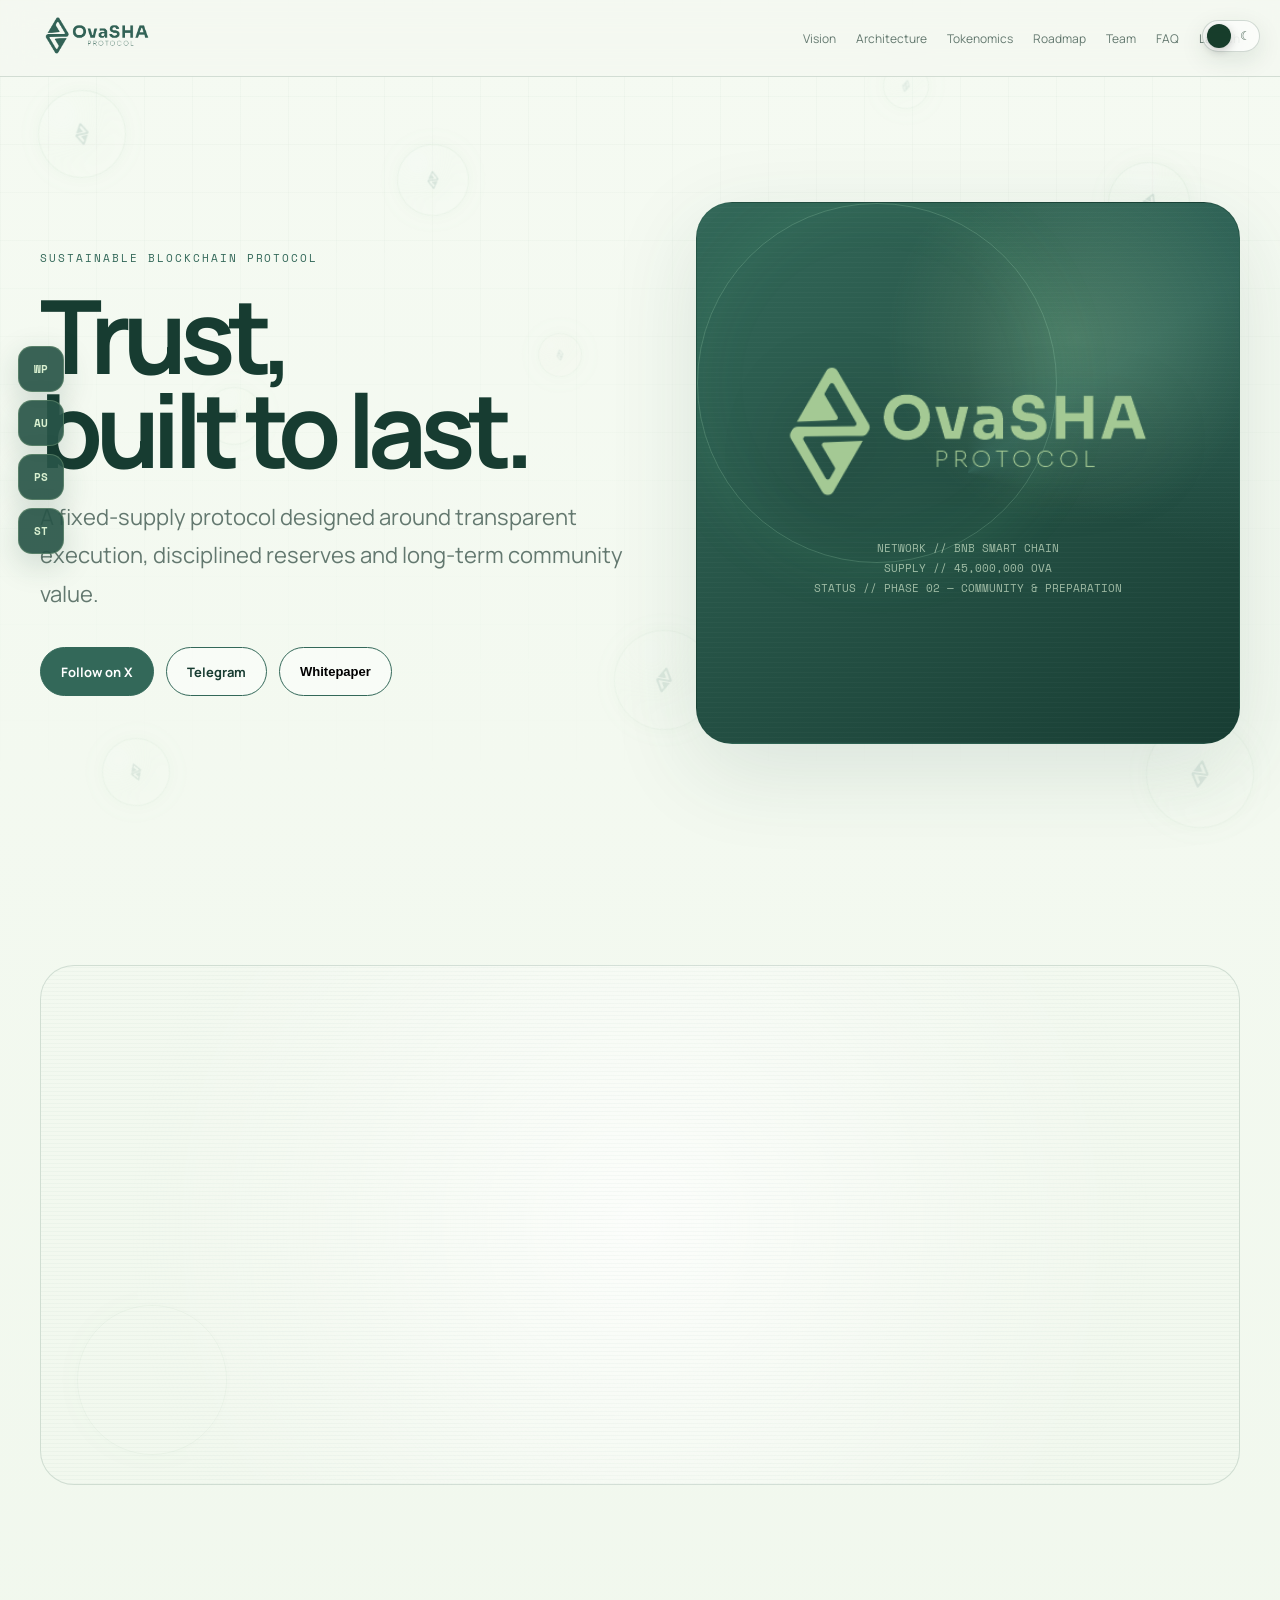
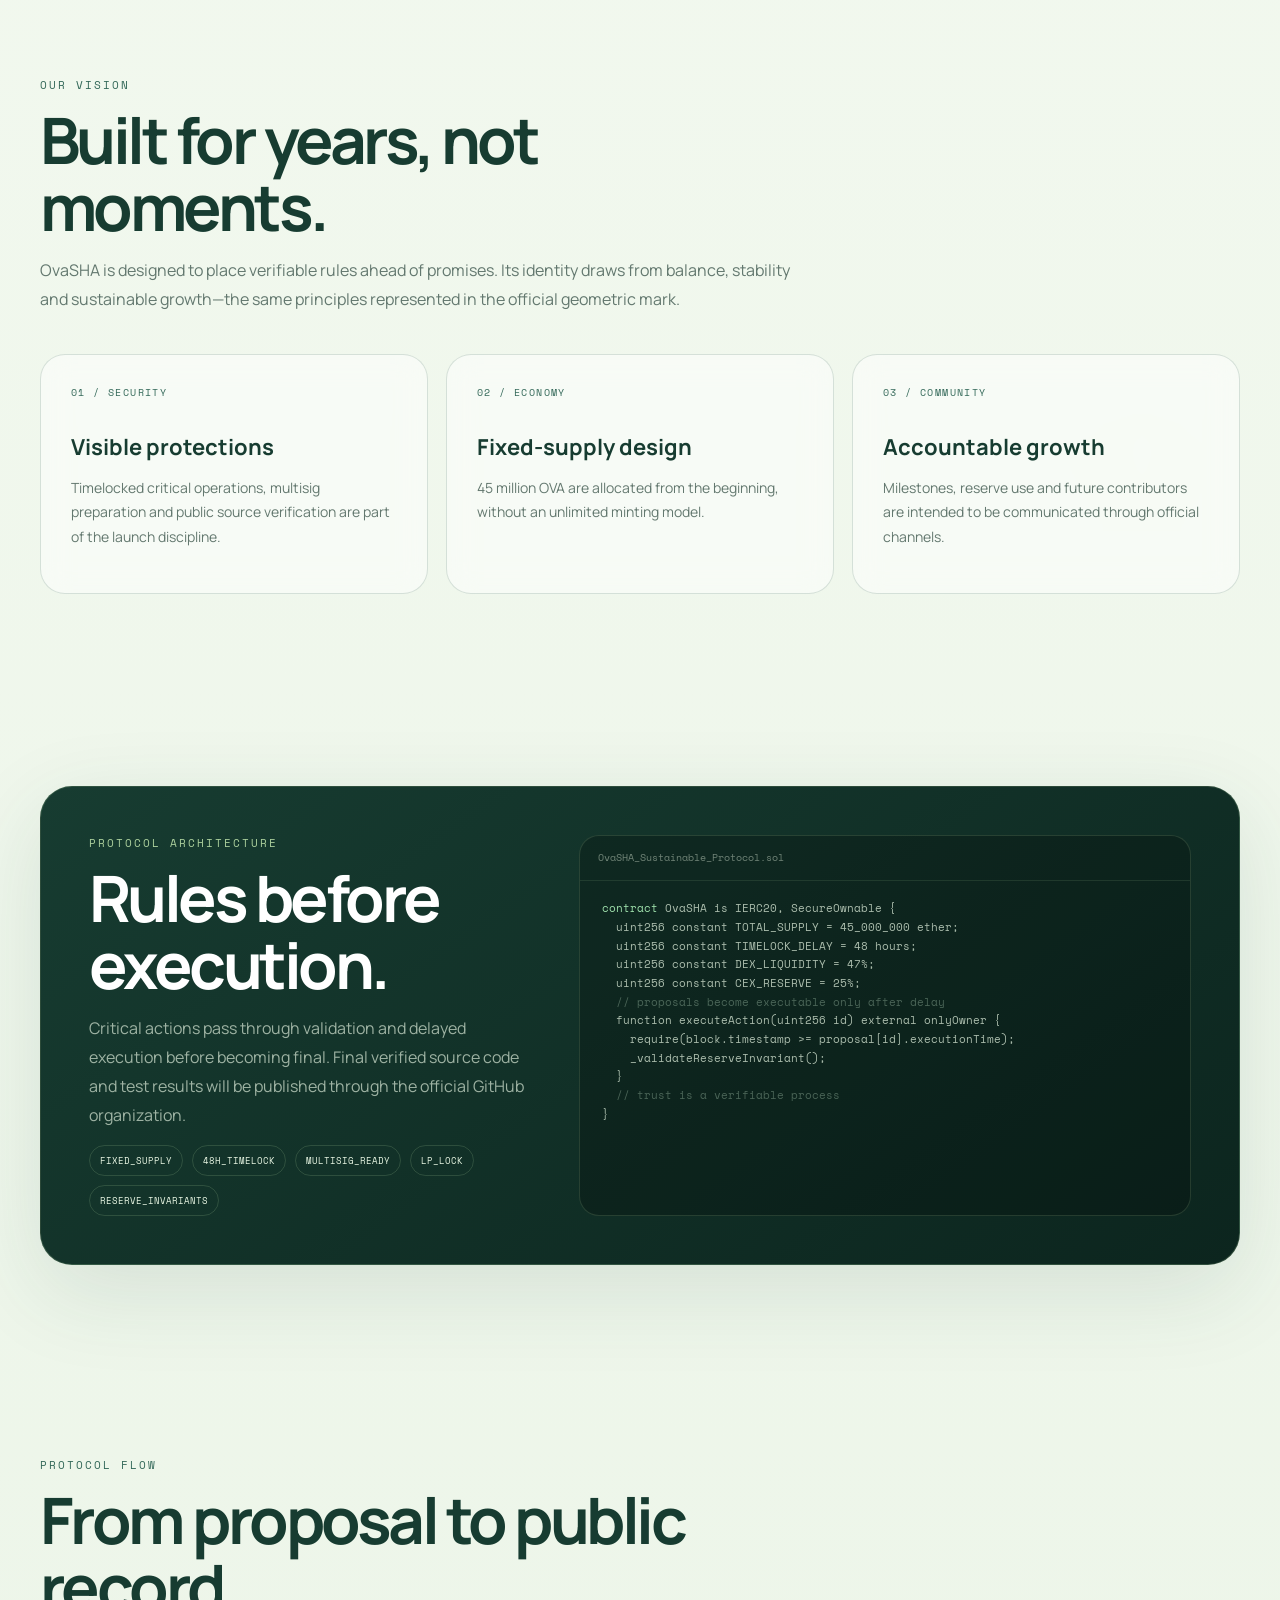
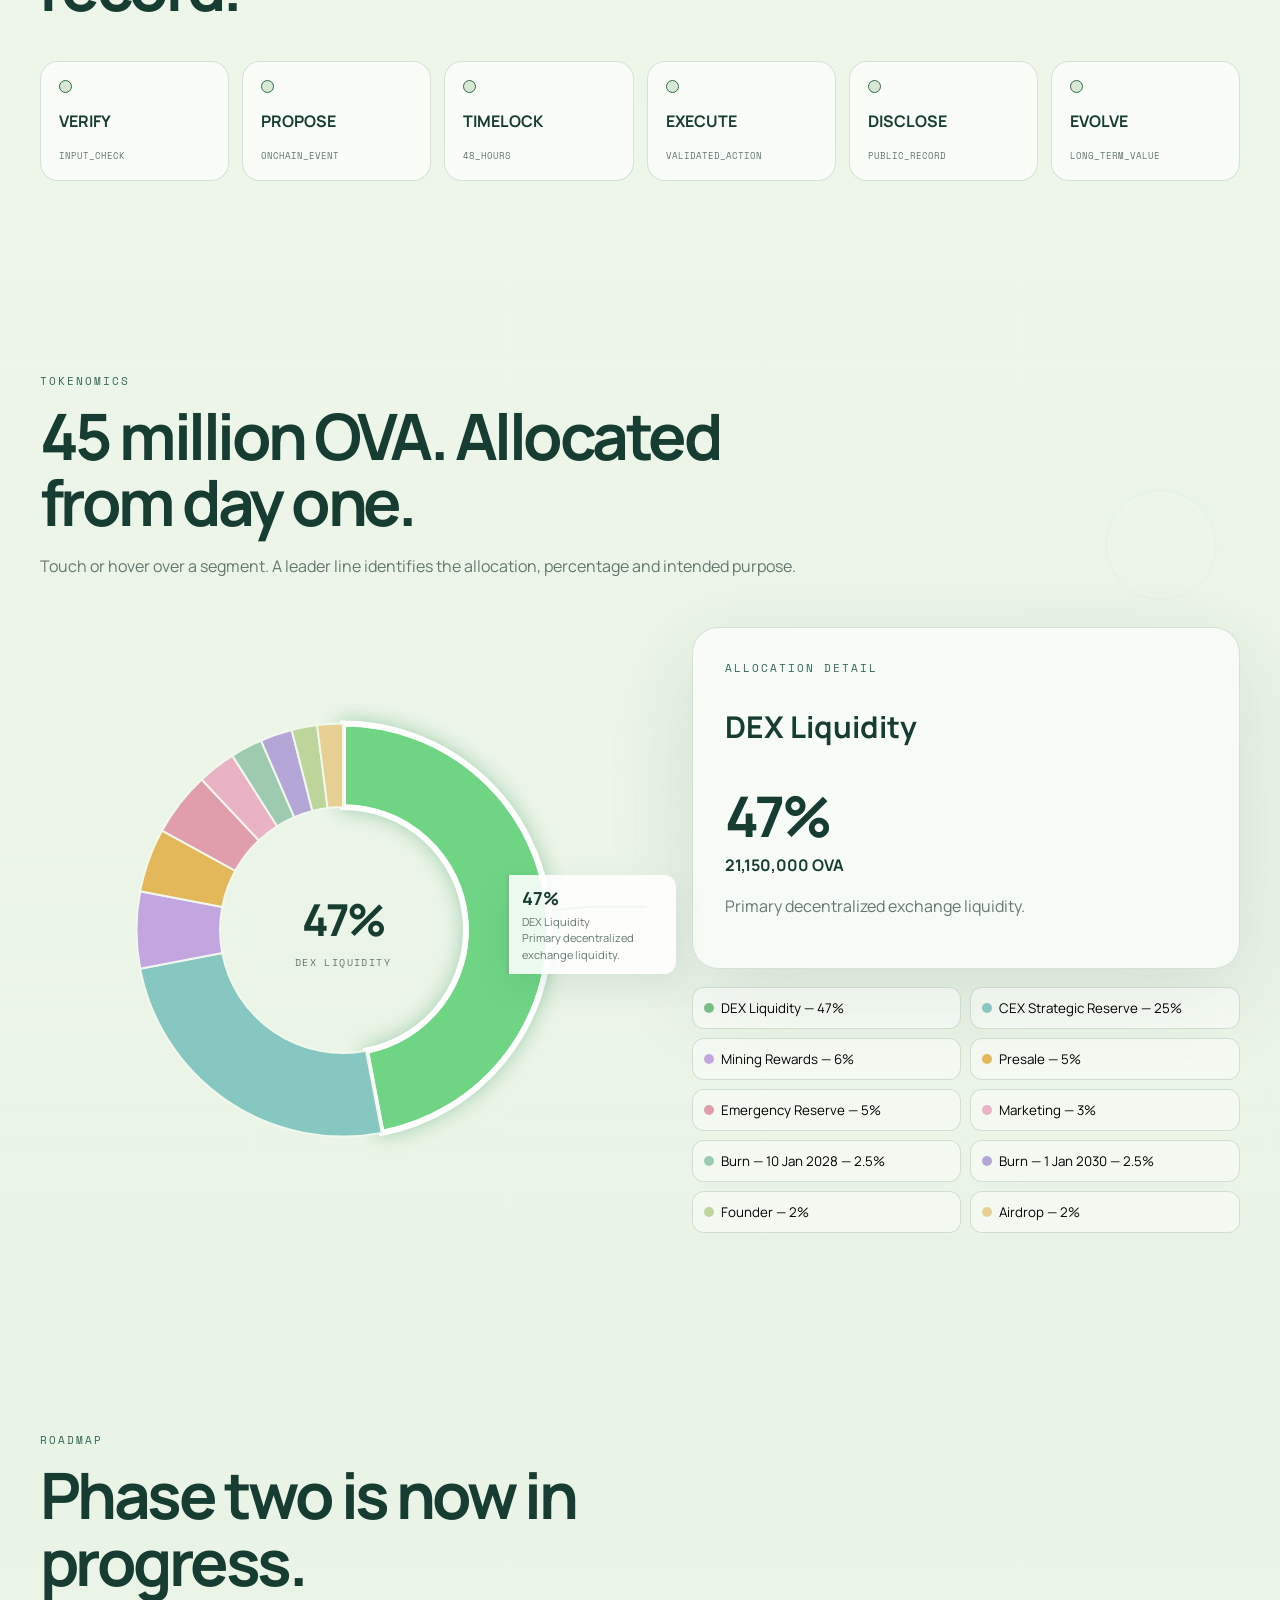
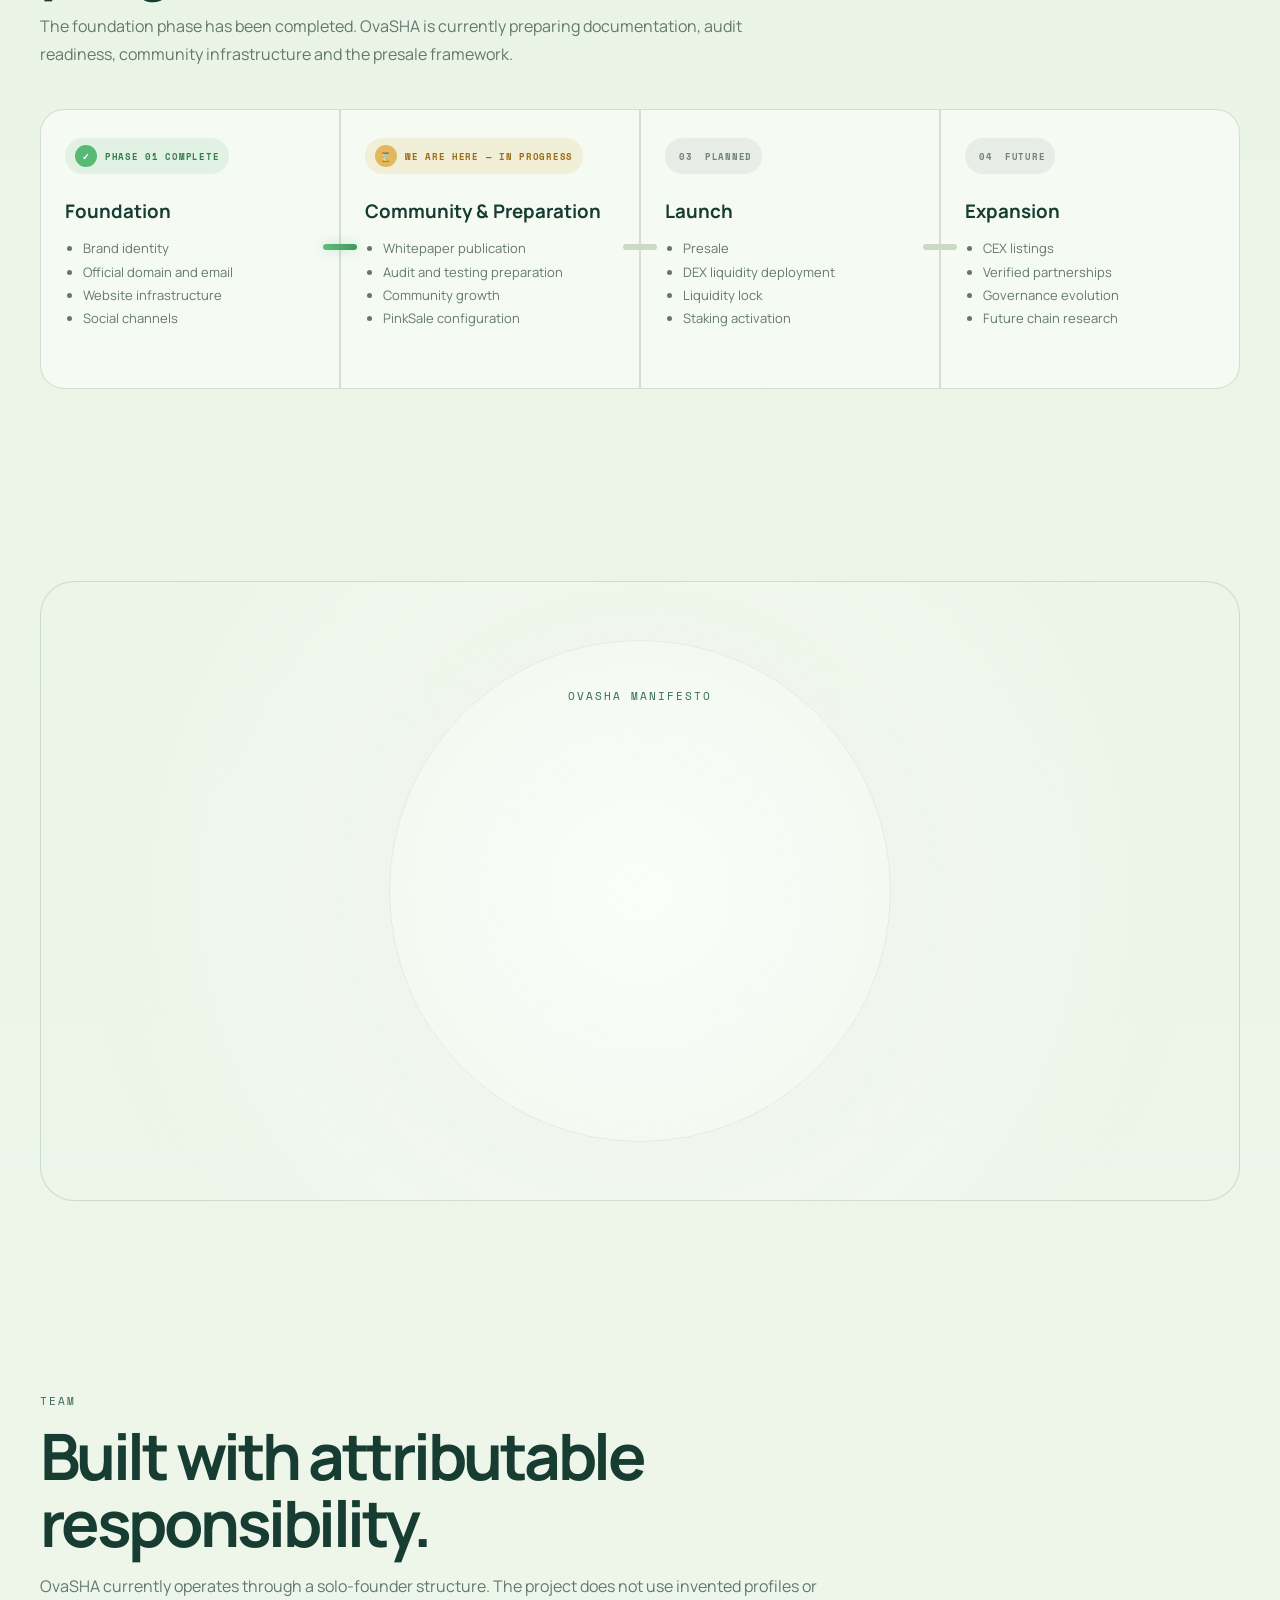
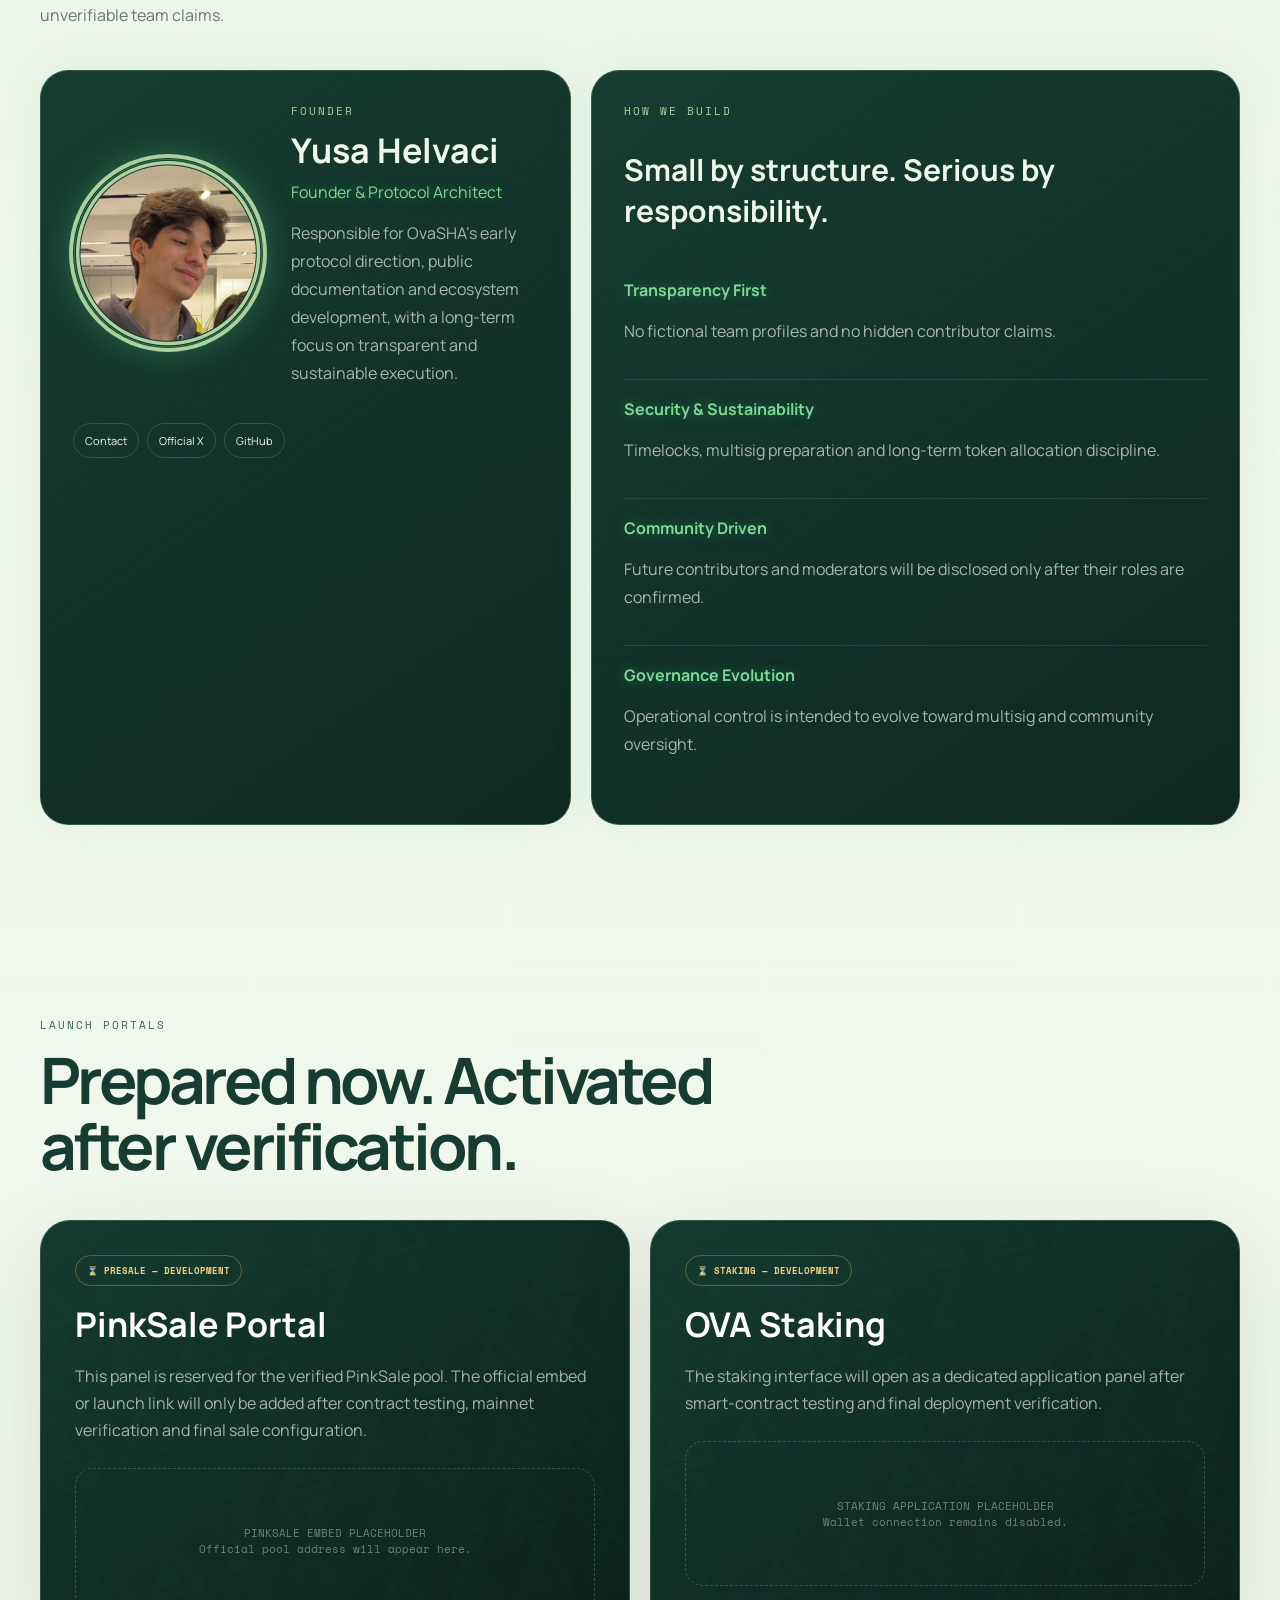
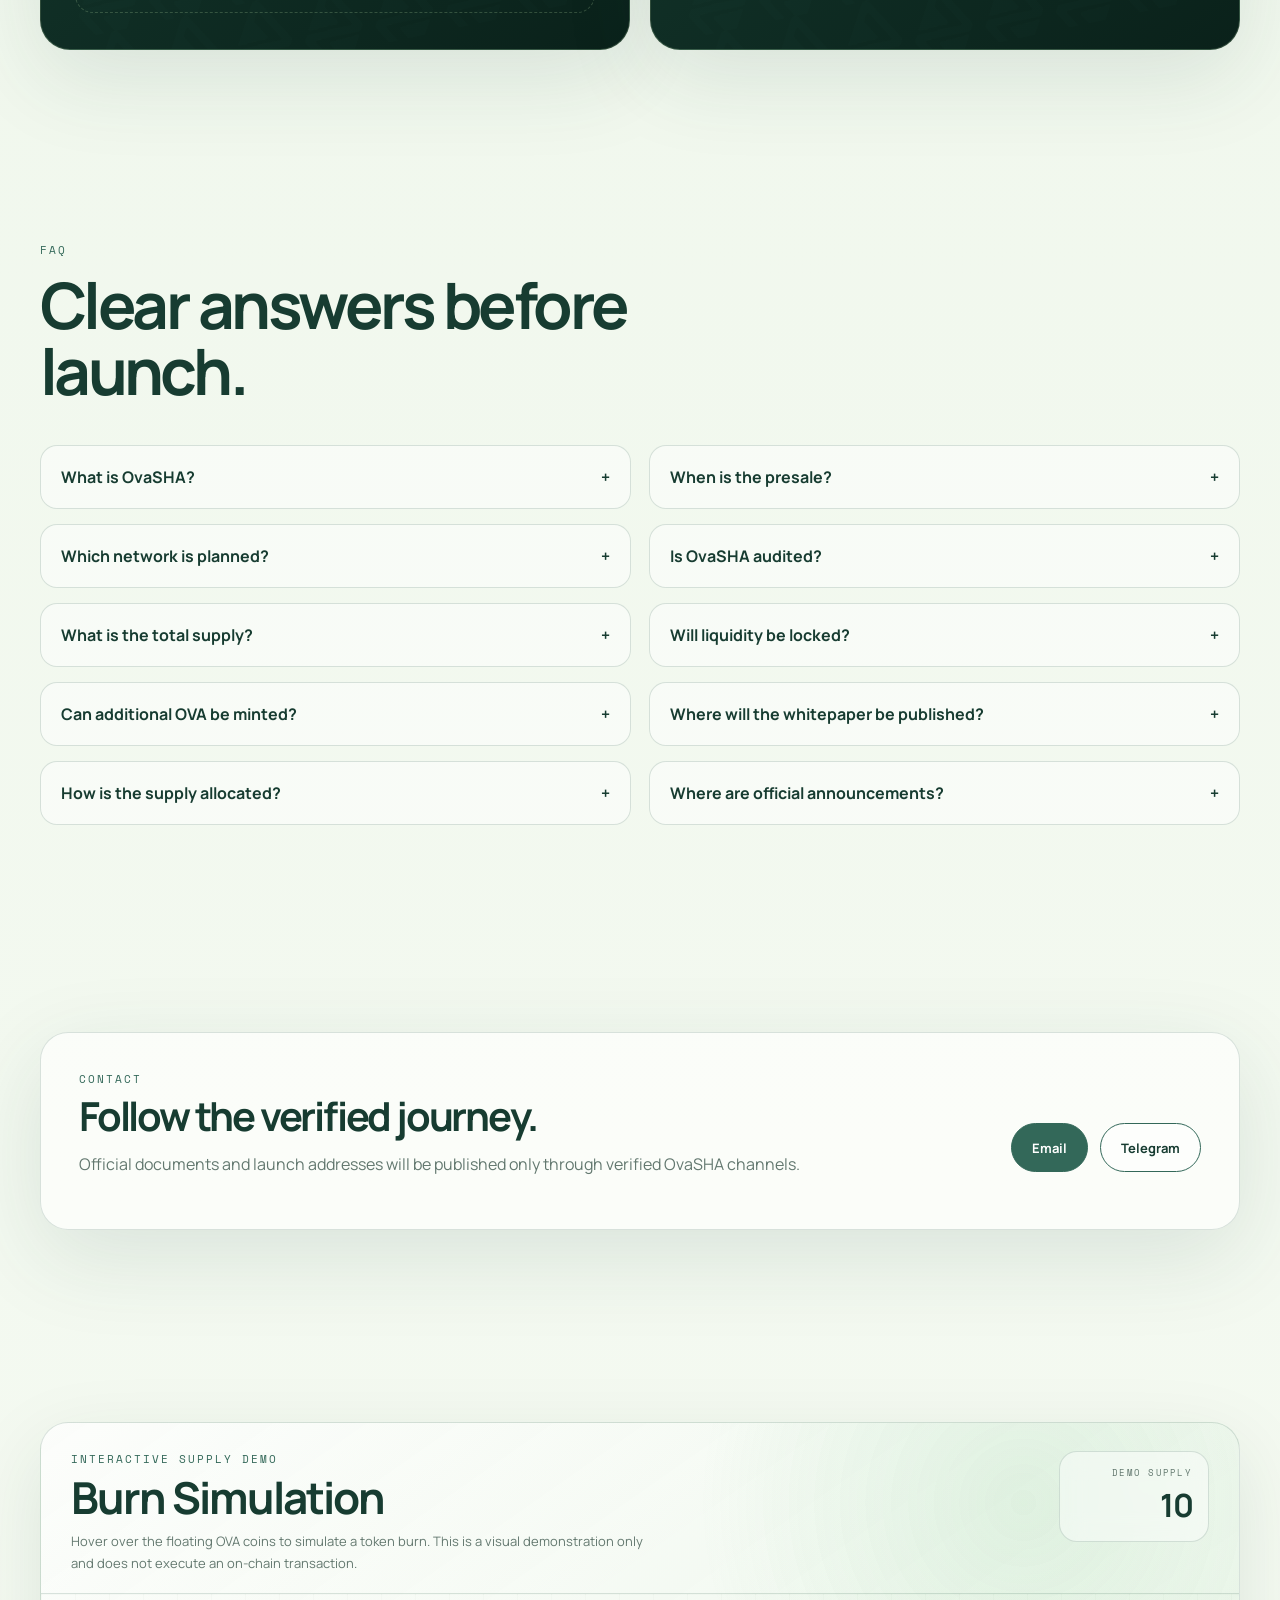
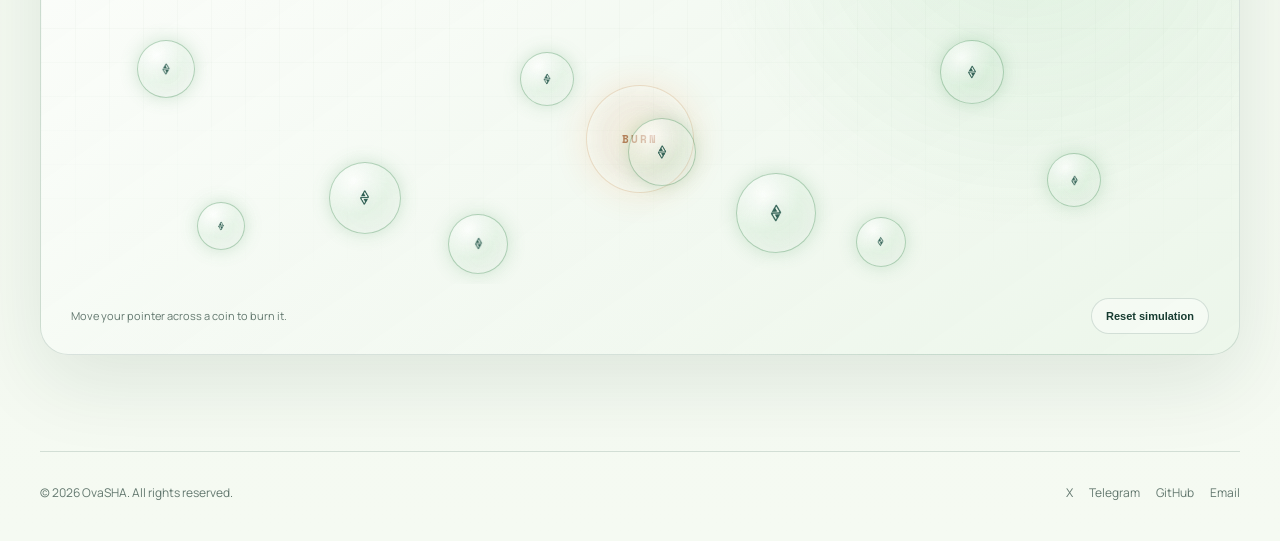
==== commit f00920d5: "Add interactive OVA burn simulation" ====
--- a/index.html
+++ b/index.html
@@ -291,9 +291,345 @@
       .theme-toggle,.theme-toggle-thumb{transition:none}
     }
 
+
+    /* ===== Light mode refinement ===== */
+    html:not([data-theme="dark"]) .ovasha-coin {
+      opacity:calc(var(--opacity) + .045);
+      border-color:rgba(54,126,78,.36);
+      background:
+        radial-gradient(circle at 32% 25%,rgba(255,255,255,.62),rgba(171,218,180,.14) 48%,transparent 76%);
+      box-shadow:
+        inset 0 0 24px rgba(255,255,255,.22),
+        0 0 17px rgba(74,151,92,.24);
+      filter:saturate(1.12) contrast(1.02);
+    }
+
+    html:not([data-theme="dark"]) .ovasha-coin::before {
+      filter:
+        saturate(1.2)
+        contrast(1.06)
+        drop-shadow(0 0 8px rgba(74,151,92,.28));
+    }
+
+    .ambient-shape {
+      position:absolute;
+      pointer-events:none;
+      z-index:0;
+      opacity:.34;
+    }
+
+    .ambient-shape.ring {
+      width:150px;
+      height:150px;
+      border-radius:50%;
+      border:1px solid rgba(61,130,81,.13);
+      box-shadow:0 0 40px rgba(101,177,115,.06);
+    }
+
+    .ambient-shape.diamond {
+      width:72px;
+      height:72px;
+      border:1px solid rgba(61,130,81,.12);
+      transform:rotate(45deg);
+    }
+
+    .ambient-shape.line {
+      width:180px;
+      height:1px;
+      background:linear-gradient(90deg,transparent,rgba(61,130,81,.18),transparent);
+    }
+
+    html[data-theme="dark"] .ambient-shape {
+      opacity:.20;
+      filter:brightness(1.15);
+    }
+
+    /* ===== Burn simulation ===== */
+    .burn-sim-section {
+      position:relative;
+      z-index:1;
+    }
+
+    .burn-sim-shell {
+      position:relative;
+      overflow:hidden;
+      border:1px solid var(--line);
+      border-radius:28px;
+      background:
+        radial-gradient(circle at 82% 15%,rgba(102,190,119,.15),transparent 30%),
+        linear-gradient(145deg,rgba(255,255,255,.70),rgba(231,244,230,.62));
+      box-shadow:0 26px 80px rgba(20,63,36,.10);
+      min-height:420px;
+    }
+
+    html[data-theme="dark"] .burn-sim-shell {
+      background:
+        radial-gradient(circle at 82% 15%,rgba(114,210,130,.12),transparent 30%),
+        linear-gradient(145deg,rgba(8,24,17,.95),rgba(13,36,25,.92));
+      box-shadow:0 28px 90px rgba(0,0,0,.28);
+    }
+
+    .burn-sim-head {
+      position:relative;
+      z-index:3;
+      display:flex;
+      align-items:flex-start;
+      justify-content:space-between;
+      gap:24px;
+      padding:28px 30px 18px;
+      border-bottom:1px solid var(--line);
+    }
+
+    .burn-sim-head .eyebrow {
+      margin-bottom:8px;
+    }
+
+    .burn-sim-title {
+      margin:0;
+      font-size:clamp(28px,4vw,44px);
+      letter-spacing:-.045em;
+    }
+
+    .burn-sim-subtitle {
+      max-width:580px;
+      margin:10px 0 0;
+      color:var(--muted);
+      line-height:1.7;
+      font-size:13px;
+    }
+
+    .burn-supply-card {
+      flex:none;
+      min-width:150px;
+      padding:14px 16px;
+      border:1px solid var(--line);
+      border-radius:18px;
+      background:rgba(255,255,255,.45);
+      text-align:right;
+      backdrop-filter:blur(12px);
+    }
+
+    html[data-theme="dark"] .burn-supply-card {
+      background:rgba(255,255,255,.04);
+    }
+
+    .burn-supply-card span {
+      display:block;
+      color:var(--muted);
+      font:400 9px "Space Mono",monospace;
+      letter-spacing:.14em;
+      text-transform:uppercase;
+    }
+
+    .burn-supply-card strong {
+      display:block;
+      margin-top:4px;
+      font-size:32px;
+      letter-spacing:-.05em;
+    }
+
+    .burn-field {
+      position:relative;
+      height:290px;
+      overflow:hidden;
+      isolation:isolate;
+    }
+
+    .burn-field::before {
+      content:"";
+      position:absolute;
+      inset:0;
+      background-image:
+        linear-gradient(rgba(33,90,53,.035) 1px,transparent 1px),
+        linear-gradient(90deg,rgba(33,90,53,.035) 1px,transparent 1px);
+      background-size:34px 34px;
+      mask-image:linear-gradient(to bottom,rgba(0,0,0,.72),transparent);
+      pointer-events:none;
+    }
+
+    .burn-zone {
+      position:absolute;
+      left:50%;
+      top:50%;
+      width:108px;
+      height:108px;
+      border-radius:50%;
+      transform:translate(-50%,-50%);
+      border:1px solid rgba(197,119,50,.24);
+      background:
+        radial-gradient(circle,rgba(244,166,76,.16),rgba(183,80,31,.07) 48%,transparent 72%);
+      box-shadow:
+        0 0 34px rgba(221,126,46,.16),
+        inset 0 0 28px rgba(237,151,67,.08);
+      pointer-events:none;
+      animation:burnZonePulse 2.6s ease-in-out infinite;
+    }
+
+    .burn-zone::before {
+      content:"BURN";
+      position:absolute;
+      inset:0;
+      display:grid;
+      place-items:center;
+      color:rgba(159,79,31,.70);
+      font:700 11px "Space Mono",monospace;
+      letter-spacing:.16em;
+    }
+
+    html[data-theme="dark"] .burn-zone::before {
+      color:rgba(245,175,103,.78);
+    }
+
+    @keyframes burnZonePulse {
+      0%,100%{transform:translate(-50%,-50%) scale(.96);opacity:.72}
+      50%{transform:translate(-50%,-50%) scale(1.04);opacity:1}
+    }
+
+    .burn-coin {
+      position:absolute;
+      width:var(--coin-size);
+      height:var(--coin-size);
+      border-radius:50%;
+      display:grid;
+      place-items:center;
+      cursor:crosshair;
+      border:1px solid rgba(67,140,86,.35);
+      background:
+        radial-gradient(circle at 34% 26%,rgba(255,255,255,.66),rgba(137,199,149,.14) 48%,rgba(79,142,93,.08) 72%);
+      box-shadow:
+        inset 0 0 20px rgba(255,255,255,.24),
+        0 0 18px rgba(74,151,92,.24);
+      animation:
+        burnCoinDrift var(--drift-time) ease-in-out infinite alternate,
+        burnCoinSpin var(--spin-time) linear infinite;
+      transition:
+        filter .22s ease,
+        box-shadow .22s ease,
+        transform .22s ease,
+        opacity .35s ease;
+      z-index:2;
+      user-select:none;
+    }
+
+    .burn-coin::before {
+      content:"";
+      width:64%;
+      height:64%;
+      background:url('/assets/ovasha-burn-coin-v1.png') center/contain no-repeat;
+      filter:drop-shadow(0 0 7px rgba(67,140,86,.24));
+      pointer-events:none;
+    }
+
+    .burn-coin:hover {
+      filter:saturate(1.25) brightness(1.08);
+      box-shadow:
+        inset 0 0 22px rgba(255,255,255,.32),
+        0 0 25px rgba(88,178,107,.38);
+      transform:scale(1.08);
+    }
+
+    .burn-coin.burning {
+      animation:none;
+      pointer-events:none;
+      filter:
+        saturate(1.45)
+        brightness(1.22)
+        drop-shadow(0 0 16px rgba(243,132,47,.65));
+      box-shadow:
+        0 0 30px rgba(245,139,54,.55),
+        inset 0 0 20px rgba(255,201,118,.36);
+      opacity:0;
+      transform:scale(.20) rotate(150deg);
+    }
+
+    .burn-spark {
+      position:absolute;
+      width:7px;
+      height:7px;
+      border-radius:50%;
+      background:#f0a254;
+      box-shadow:0 0 10px rgba(242,139,56,.72);
+      pointer-events:none;
+      z-index:4;
+      animation:burnSpark .65s ease-out forwards;
+    }
+
+    @keyframes burnSpark {
+      from{opacity:1;transform:translate(0,0) scale(1)}
+      to{opacity:0;transform:translate(var(--sx),var(--sy)) scale(.2)}
+    }
+
+    @keyframes burnCoinDrift {
+      from{translate:-8px -6px}
+      to{translate:10px 8px}
+    }
+
+    @keyframes burnCoinSpin {
+      from{rotate:0deg}
+      to{rotate:360deg}
+    }
+
+    .burn-sim-foot {
+      position:relative;
+      z-index:3;
+      display:flex;
+      align-items:center;
+      justify-content:space-between;
+      gap:16px;
+      padding:14px 30px 20px;
+      color:var(--muted);
+      font-size:11px;
+    }
+
+    .burn-reset {
+      min-height:36px;
+      padding:0 14px;
+      border:1px solid var(--line);
+      border-radius:999px;
+      background:rgba(255,255,255,.42);
+      color:var(--ink);
+      font:600 11px "Sora",sans-serif;
+      cursor:pointer;
+      transition:.2s ease;
+    }
+
+    html[data-theme="dark"] .burn-reset {
+      background:rgba(255,255,255,.045);
+    }
+
+    .burn-reset:hover {
+      transform:translateY(-2px);
+      border-color:rgba(72,146,90,.35);
+    }
+
+    @media(max-width:700px) {
+      .burn-sim-head {
+        flex-direction:column;
+        padding:24px 20px 16px;
+      }
+      .burn-supply-card {
+        min-width:130px;
+        text-align:left;
+      }
+      .burn-field {
+        height:330px;
+      }
+      .burn-sim-foot {
+        padding:14px 20px 20px;
+        align-items:flex-start;
+        flex-direction:column;
+      }
+    }
+
 </style>
 </head>
 <body>
+
+  <div class="ambient-shape ring" aria-hidden="true" style="left:6%;top:145vh;"></div>
+  <div class="ambient-shape diamond" aria-hidden="true" style="right:8%;top:225vh;"></div>
+  <div class="ambient-shape line" aria-hidden="true" style="left:14%;top:310vh;"></div>
+  <div class="ambient-shape ring" aria-hidden="true" style="right:5%;top:410vh;width:110px;height:110px;"></div>
+
 
   <div class="ovasha-coins" aria-hidden="true">
     <span class="ovasha-coin" style="left:3%;top:10%;--size:88px;--opacity:.10;--rot:-12deg;--dur:8s"></span>
@@ -334,6 +670,35 @@
 <section class="shell reveal" id="portals"><div class="section-head"><div class="eyebrow">Launch Portals</div><h2>Prepared now. Activated after verification.</h2></div><div class="portal-grid"><article class="portal"><div class="devbadge">⌛ PRESALE — DEVELOPMENT</div><h3>PinkSale Portal</h3><p>This panel is reserved for the verified PinkSale pool. The official embed or launch link will only be added after contract testing, mainnet verification and final sale configuration.</p><div class="embedzone">PINKSALE EMBED PLACEHOLDER<br>Official pool address will appear here.</div></article><article class="portal"><div class="devbadge">⌛ STAKING — DEVELOPMENT</div><h3>OVA Staking</h3><p>The staking interface will open as a dedicated application panel after smart-contract testing and final deployment verification.</p><div class="embedzone">STAKING APPLICATION PLACEHOLDER<br>Wallet connection remains disabled.</div></article></div></section>
 <section class="shell reveal" id="faq"><div class="section-head"><div class="eyebrow">FAQ</div><h2>Clear answers before launch.</h2></div><div class="faq"><details><summary>What is OvaSHA?</summary><p>OvaSHA is a fixed-supply blockchain protocol focused on security, transparent execution, community and long-term value.</p></details><details><summary>Which network is planned?</summary><p>The initial deployment is planned for BNB Smart Chain, subject to final testnet validation and mainnet verification.</p></details><details><summary>What is the total supply?</summary><p>45,000,000 OVA.</p></details><details><summary>Can additional OVA be minted?</summary><p>The current protocol design does not include an unlimited minting mechanism.</p></details><details><summary>How is the supply allocated?</summary><ul><li>DEX — 47%</li><li>CEX strategic reserve — 25%</li><li>Mining rewards — 6%</li><li>Presale — 5%</li><li>Emergency reserve — 5%</li><li>Marketing — 3%</li><li>Scheduled burns — 5%</li><li>Founder — 2%</li><li>Airdrop — 2%</li></ul></details><details><summary>When is the presale?</summary><p>No date has been announced. The verified PinkSale pool will appear only through official channels.</p></details><details><summary>Is OvaSHA audited?</summary><p>Audit publication is part of phase two. No completed-audit claim is made until a final report is publicly available.</p></details><details><summary>Will liquidity be locked?</summary><p>The planned architecture includes liquidity locking. Final on-chain proof will be published at launch.</p></details><details><summary>Where will the whitepaper be published?</summary><p>On ovasha.com and the official GitHub organization. The current status is “publishing soon.”</p></details><details><summary>Where are official announcements?</summary><p>ovasha.com, @OvaSHA_Protocol on X and t.me/OvaSHAAnnouncements.</p></details></div></section>
 <section class="shell reveal"><div class="contact"><div><div class="eyebrow">Contact</div><h2 style="font-size:40px;margin:8px 0">Follow the verified journey.</h2><p style="color:var(--muted)">Official documents and launch addresses will be published only through verified OvaSHA channels.</p></div><div class="actions"><a class="btn primary" href="mailto:contact@ovasha.com">Email</a><a class="btn secondary" href="https://t.me/OvaSHAAnnouncements" target="_blank">Telegram</a></div></div></section>
+
+    <section class="shell reveal burn-sim-section" id="burn-simulation">
+      <div class="burn-sim-shell">
+        <div class="burn-sim-head">
+          <div>
+            <div class="eyebrow">Interactive Supply Demo</div>
+            <h2 class="burn-sim-title">Burn Simulation</h2>
+            <p class="burn-sim-subtitle">
+              Hover over the floating OVA coins to simulate a token burn.
+              This is a visual demonstration only and does not execute an on-chain transaction.
+            </p>
+          </div>
+          <div class="burn-supply-card">
+            <span>Demo supply</span>
+            <strong id="burnSupply">10</strong>
+          </div>
+        </div>
+
+        <div class="burn-field" id="burnField">
+          <div class="burn-zone"></div>
+        </div>
+
+        <div class="burn-sim-foot">
+          <span>Move your pointer across a coin to burn it.</span>
+          <button class="burn-reset" id="burnReset" type="button">Reset simulation</button>
+        </div>
+      </div>
+    </section>
+
 </main>
 <footer class="shell"><div>© 2026 OvaSHA. All rights reserved.</div><div class="socials"><a href="https://x.com/OvaSHA_Protocol" target="_blank">X</a><a href="https://t.me/OvaSHAAnnouncements" target="_blank">Telegram</a><a href="https://github.com/OvaSHAProtocol" target="_blank">GitHub</a><a href="mailto:contact@ovasha.com">Email</a></div></footer>
 <script>
@@ -390,4 +755,80 @@
       updateFloatingCoins();
     })();
 </script>
+<script>
+    (() => {
+      const field=document.getElementById("burnField");
+      const counter=document.getElementById("burnSupply");
+      const reset=document.getElementById("burnReset");
+      if(!field || !counter || !reset) return;
+
+      const layouts=[
+        {x:8,y:16,s:58,d:7.4,r:11},
+        {x:24,y:58,s:72,d:9.3,r:14},
+        {x:40,y:20,s:54,d:8.1,r:9},
+        {x:58,y:62,s:80,d:10.2,r:16},
+        {x:75,y:16,s:64,d:7.8,r:12},
+        {x:84,y:55,s:54,d:9.8,r:10},
+        {x:13,y:72,s:48,d:8.7,r:15},
+        {x:34,y:76,s:60,d:10.6,r:13},
+        {x:68,y:77,s:50,d:9.1,r:11},
+        {x:49,y:43,s:68,d:11.2,r:17}
+      ];
+
+      let supply=10;
+
+      function createSparks(x,y){
+        for(let i=0;i<8;i++){
+          const spark=document.createElement("span");
+          spark.className="burn-spark";
+          spark.style.left=`${x}px`;
+          spark.style.top=`${y}px`;
+          const angle=(Math.PI*2*i)/8;
+          const distance=22+Math.random()*24;
+          spark.style.setProperty("--sx",`${Math.cos(angle)*distance}px`);
+          spark.style.setProperty("--sy",`${Math.sin(angle)*distance}px`);
+          field.appendChild(spark);
+          setTimeout(()=>spark.remove(),700);
+        }
+      }
+
+      function burnCoin(coin){
+        if(coin.classList.contains("burning")) return;
+        coin.classList.add("burning");
+        const cr=coin.getBoundingClientRect();
+        const fr=field.getBoundingClientRect();
+        createSparks(
+          cr.left-fr.left+cr.width/2,
+          cr.top-fr.top+cr.height/2
+        );
+        supply=Math.max(0,supply-1);
+        counter.textContent=String(supply);
+        setTimeout(()=>coin.remove(),380);
+      }
+
+      function populate(){
+        field.querySelectorAll(".burn-coin,.burn-spark").forEach(el=>el.remove());
+        supply=10;
+        counter.textContent="10";
+
+        layouts.forEach((item,index)=>{
+          const coin=document.createElement("button");
+          coin.type="button";
+          coin.className="burn-coin";
+          coin.setAttribute("aria-label",`Burn demo coin ${index+1}`);
+          coin.style.left=`${item.x}%`;
+          coin.style.top=`${item.y}%`;
+          coin.style.setProperty("--coin-size",`${item.s}px`);
+          coin.style.setProperty("--drift-time",`${item.d}s`);
+          coin.style.setProperty("--spin-time",`${item.r}s`);
+          coin.addEventListener("pointerenter",()=>burnCoin(coin),{once:true});
+          coin.addEventListener("focus",()=>burnCoin(coin),{once:true});
+          field.appendChild(coin);
+        });
+      }
+
+      reset.addEventListener("click",populate);
+      populate();
+    })();
+</script>
 </body></html>
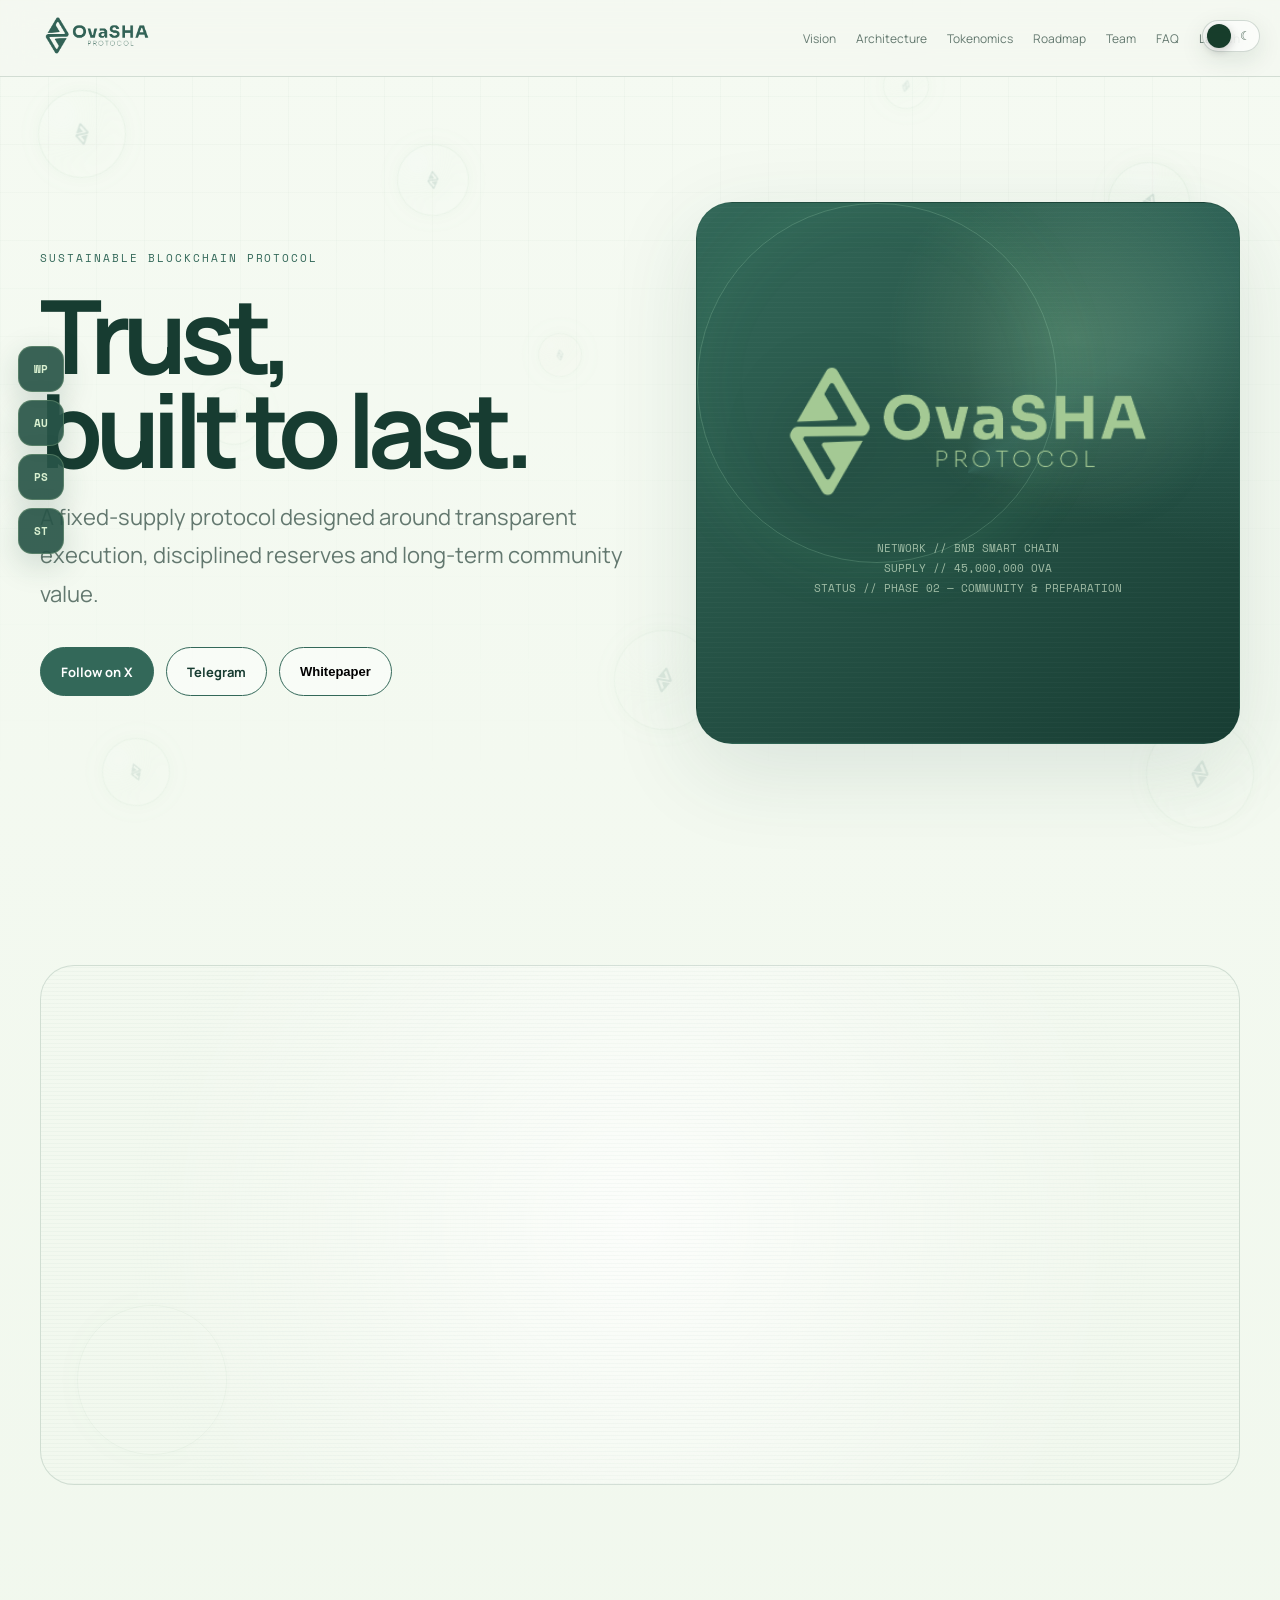
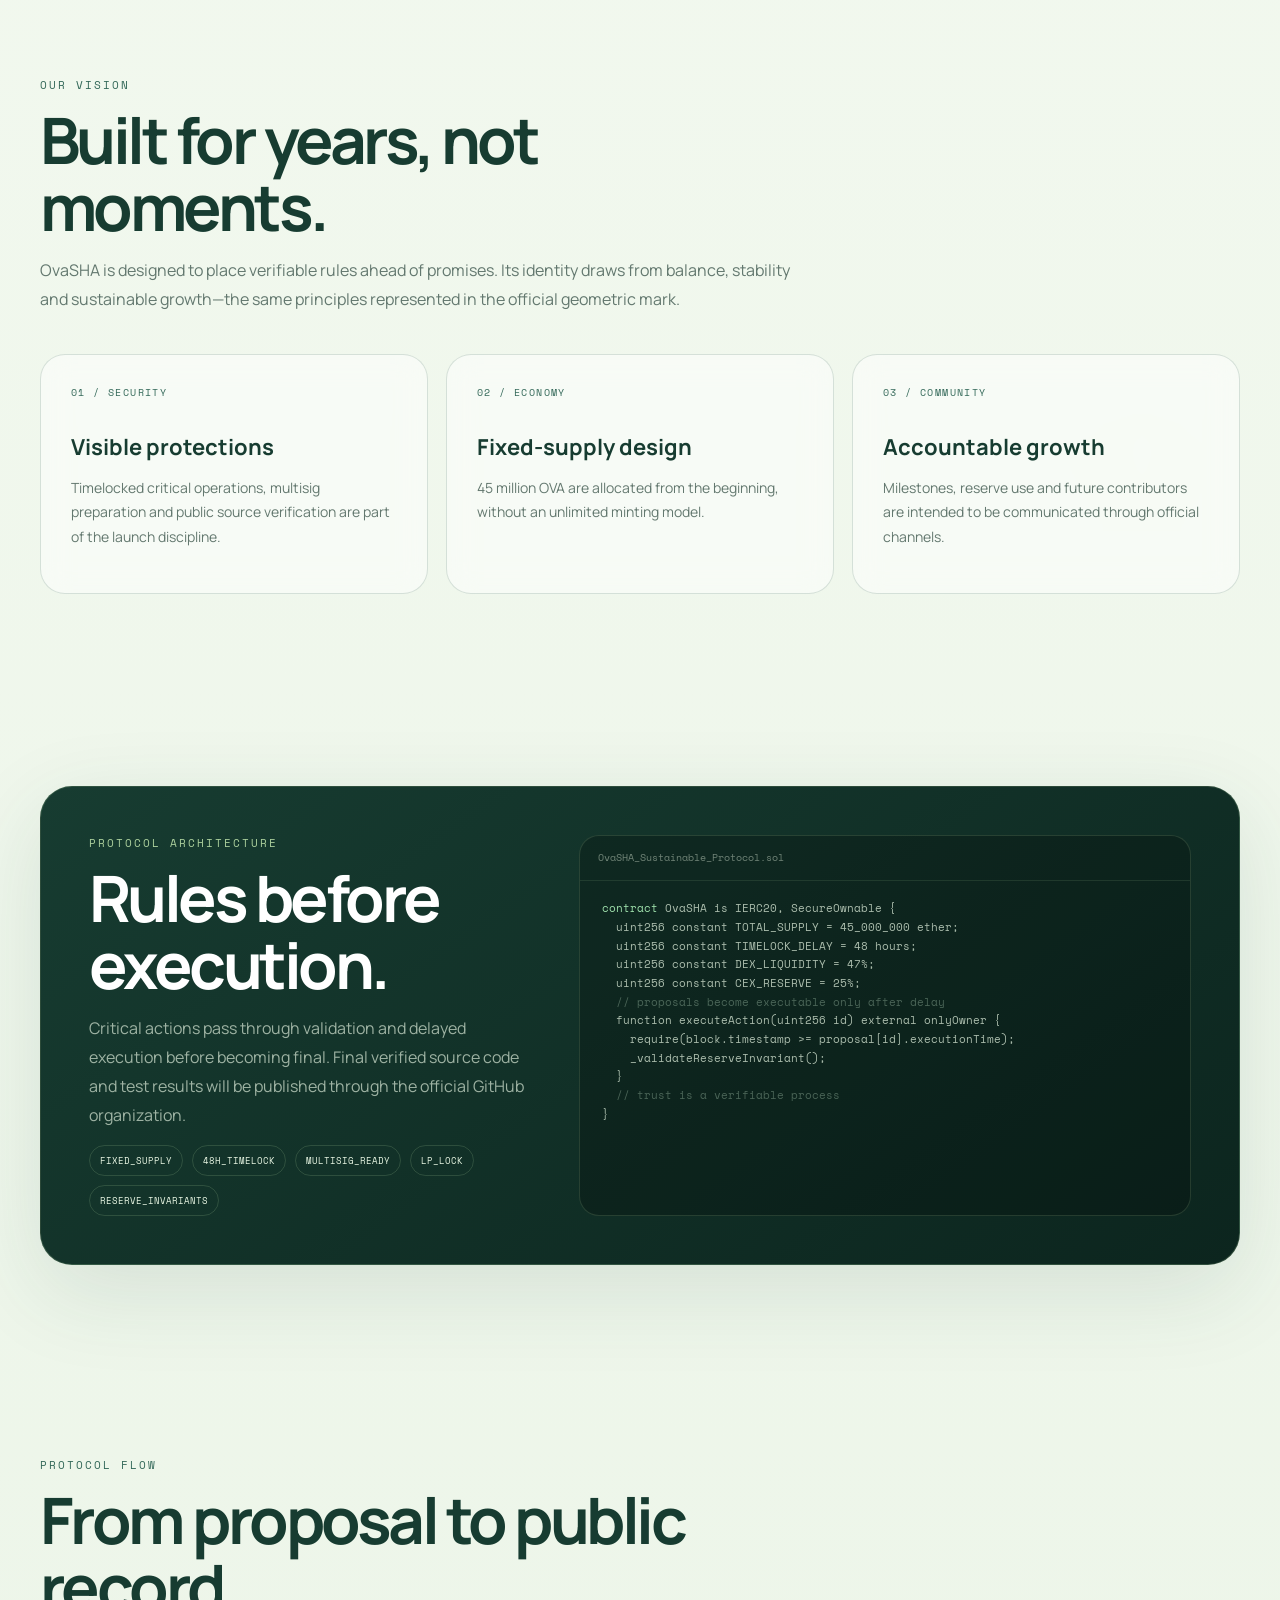
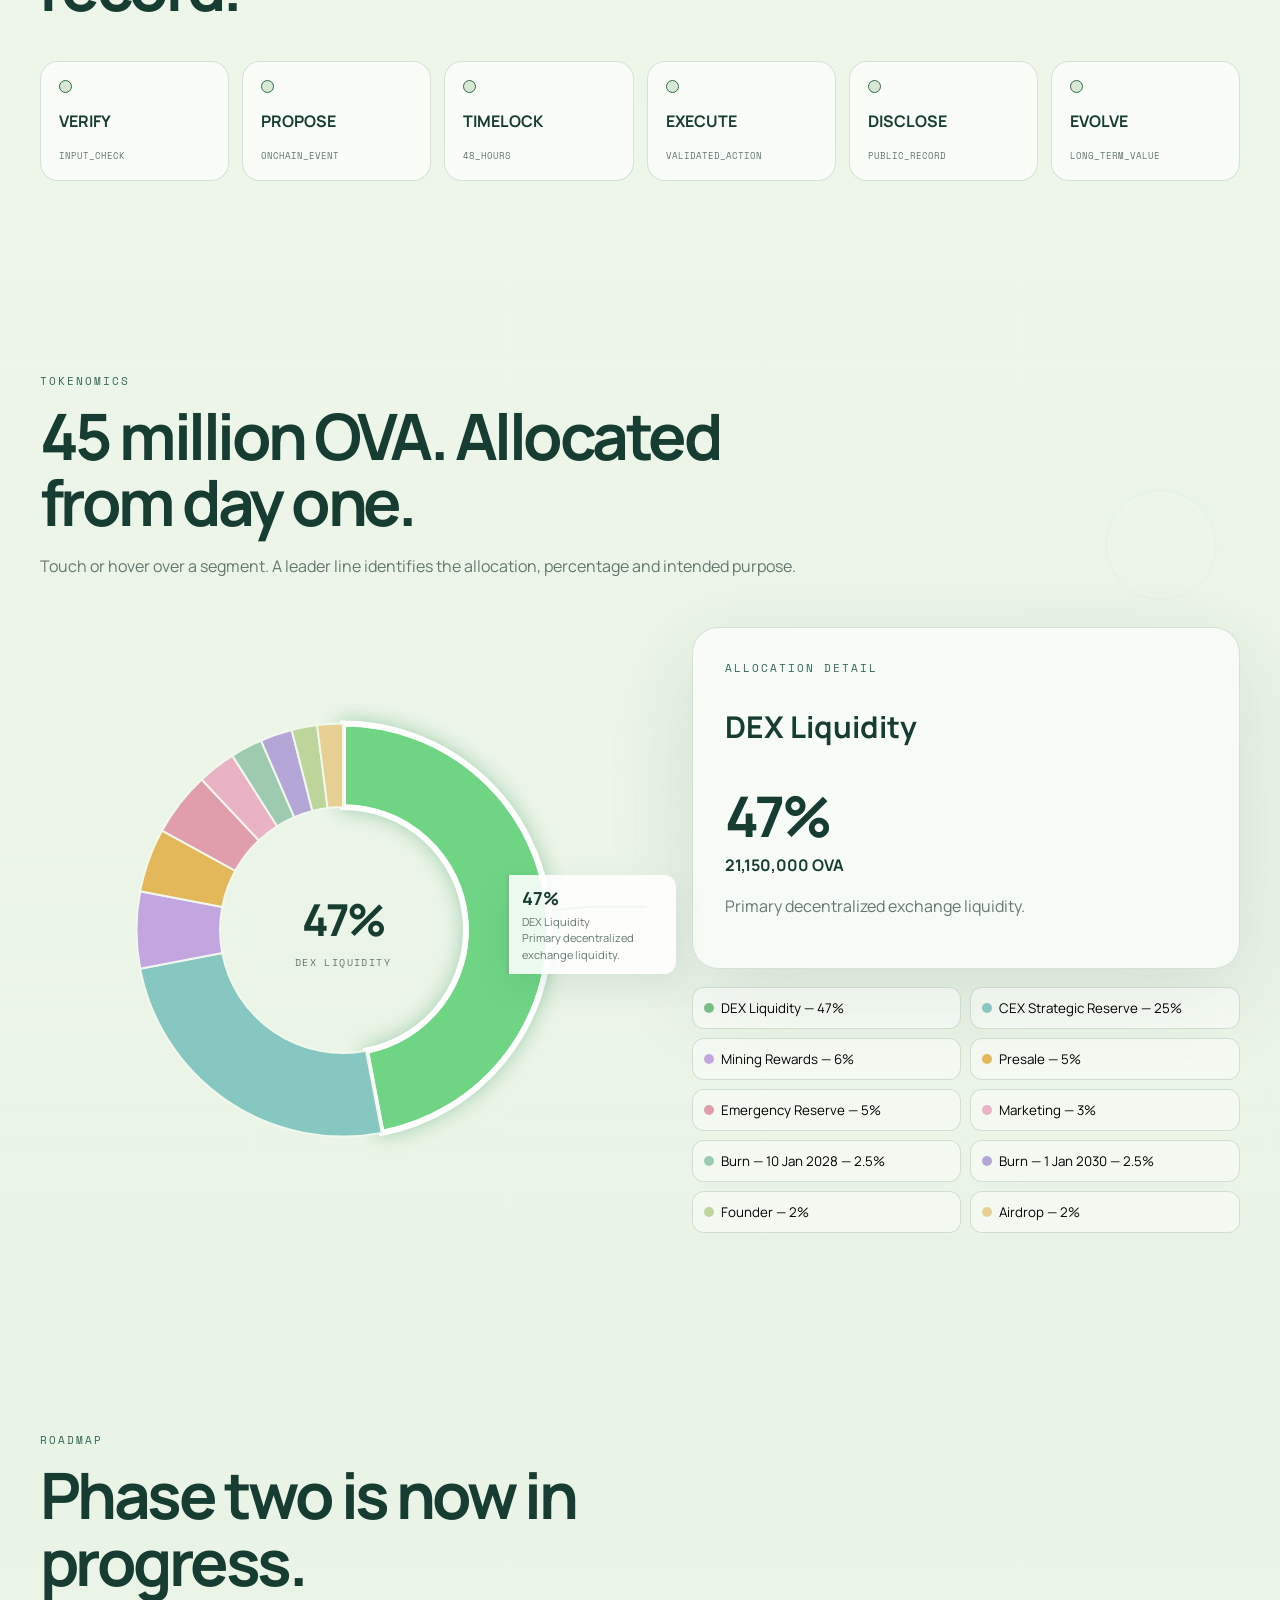
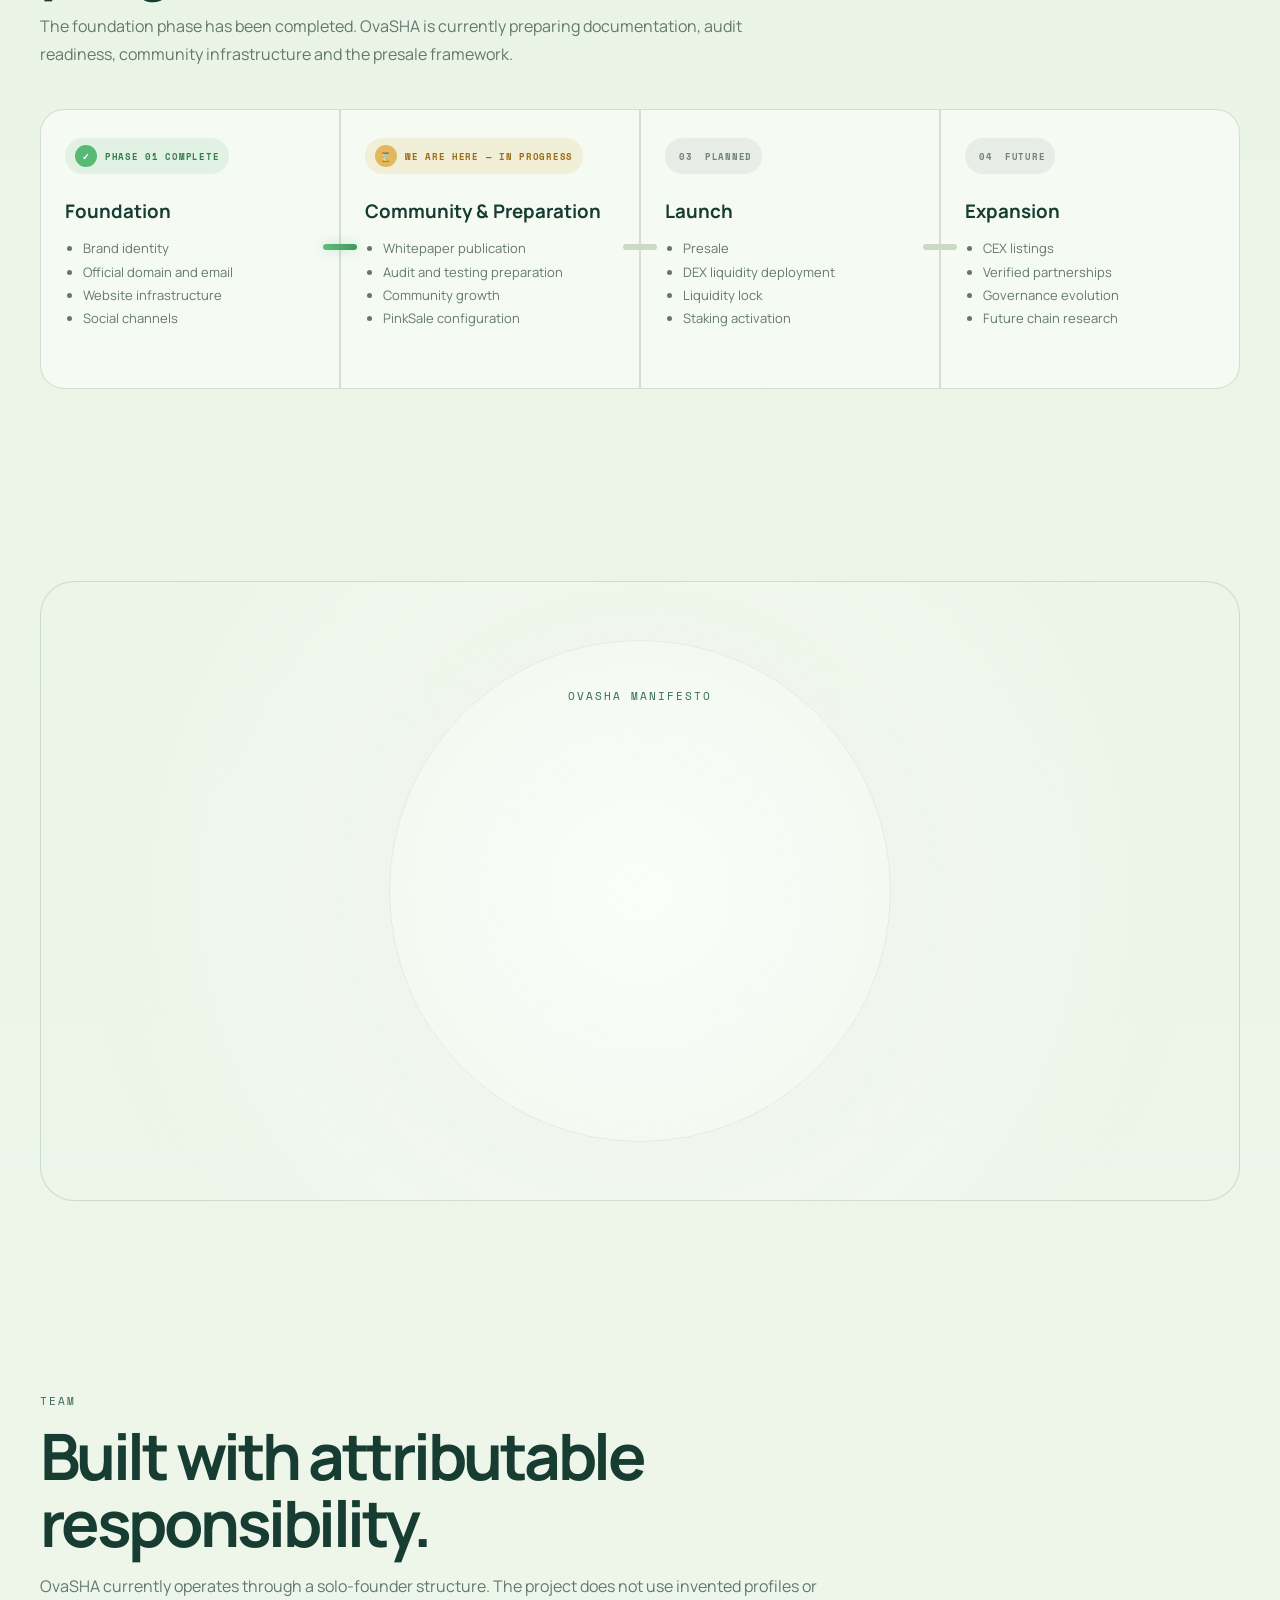
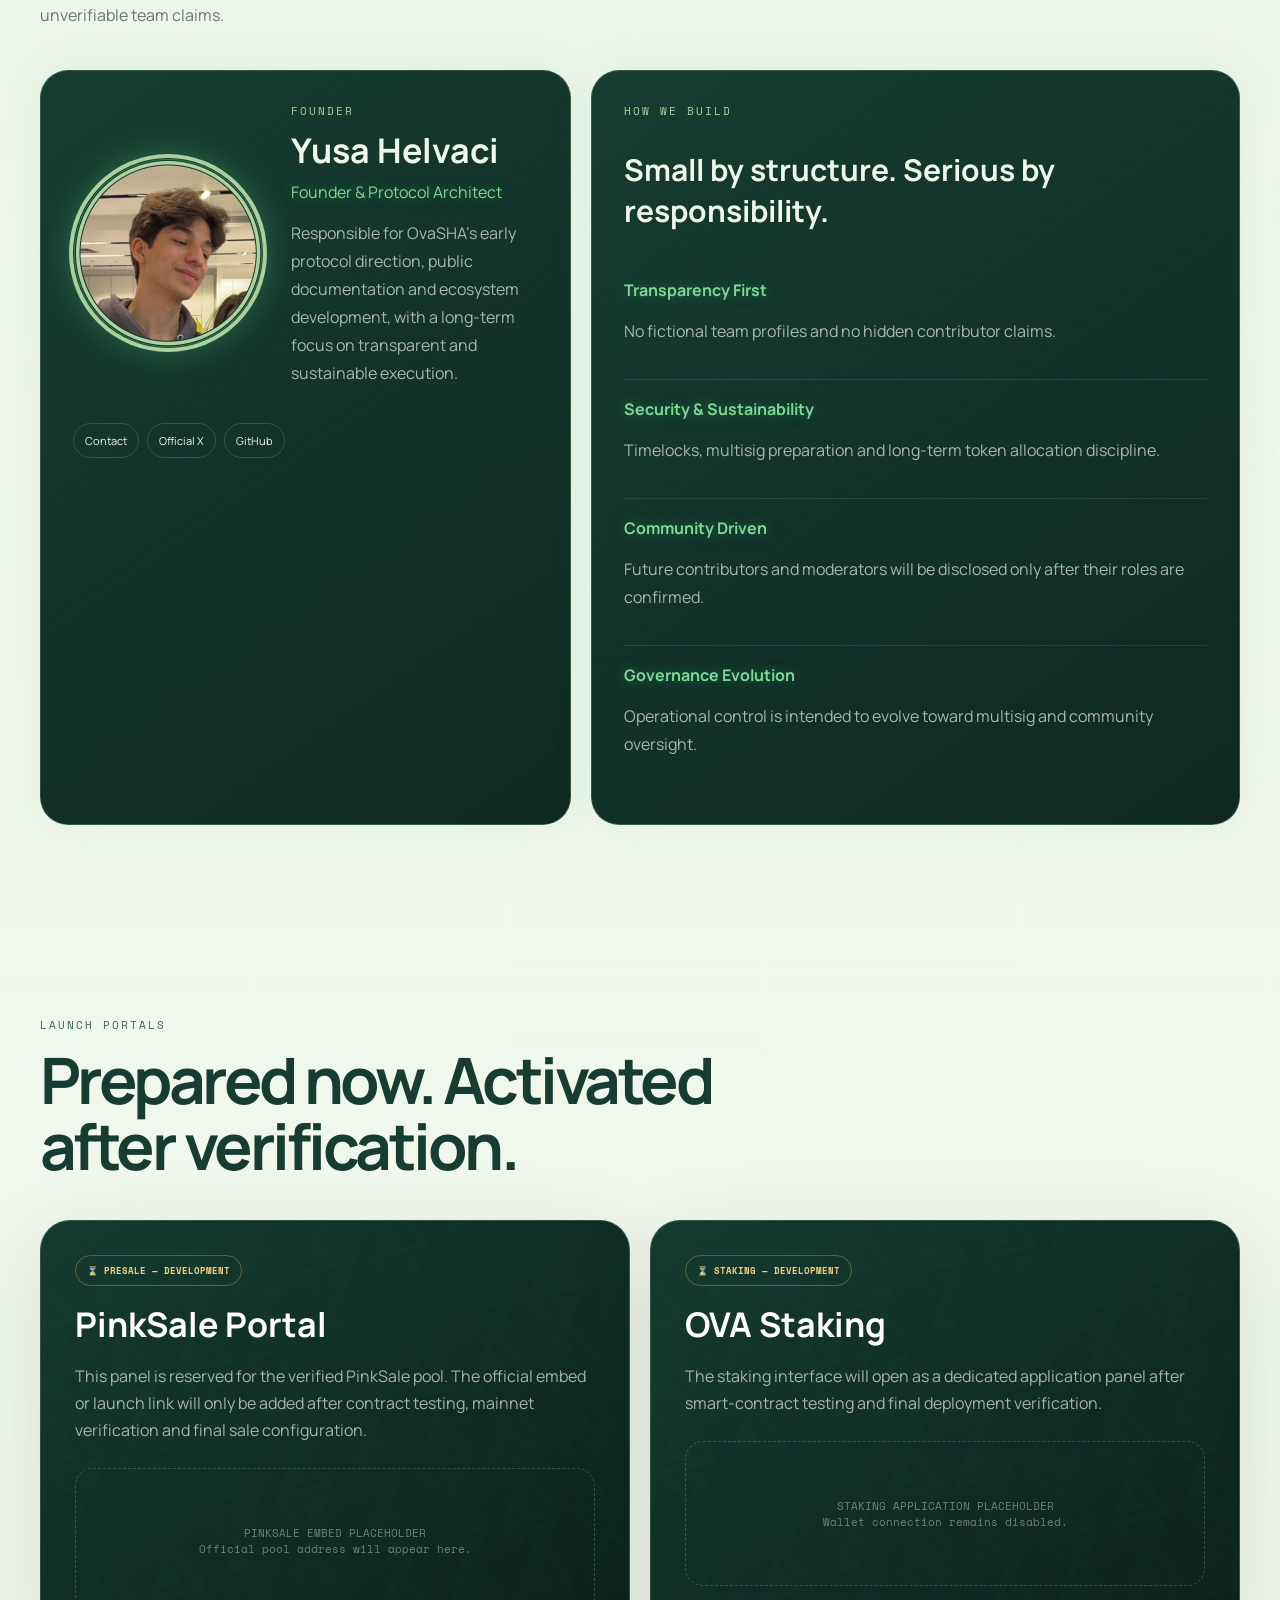
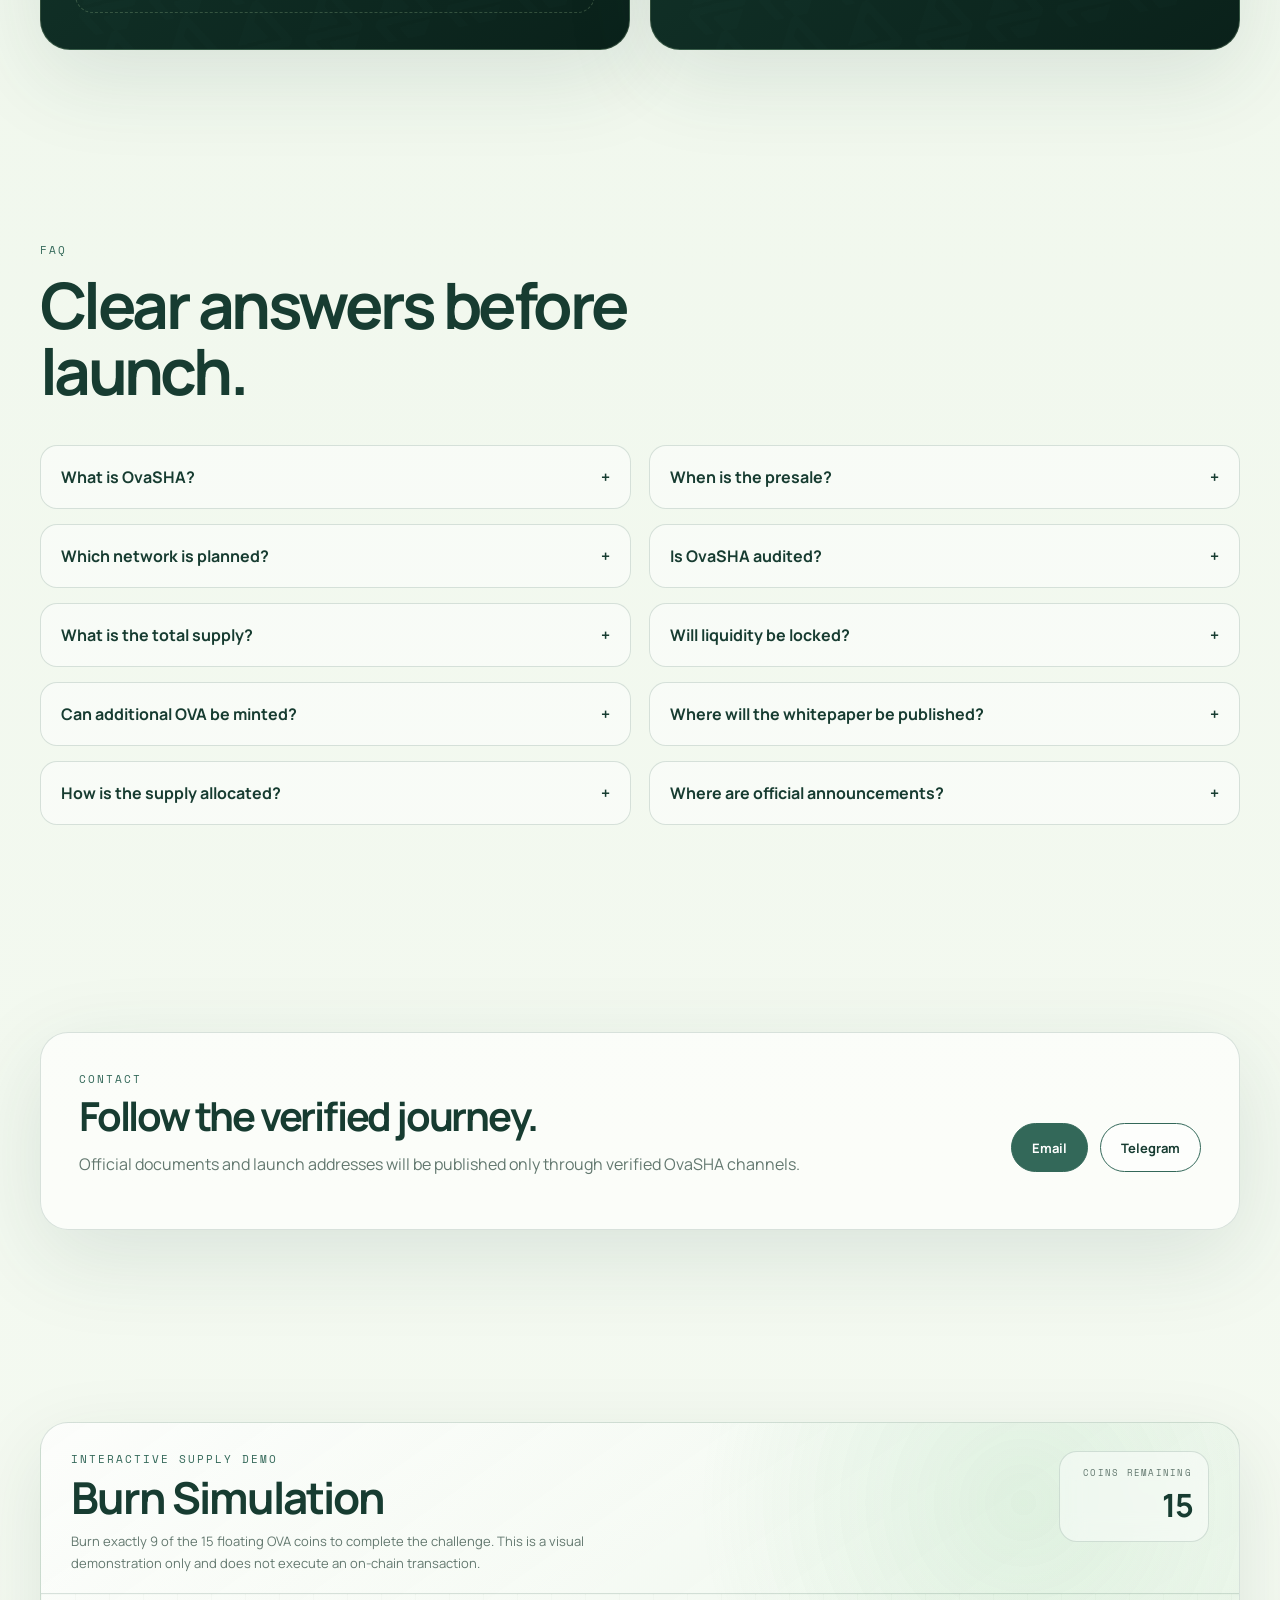
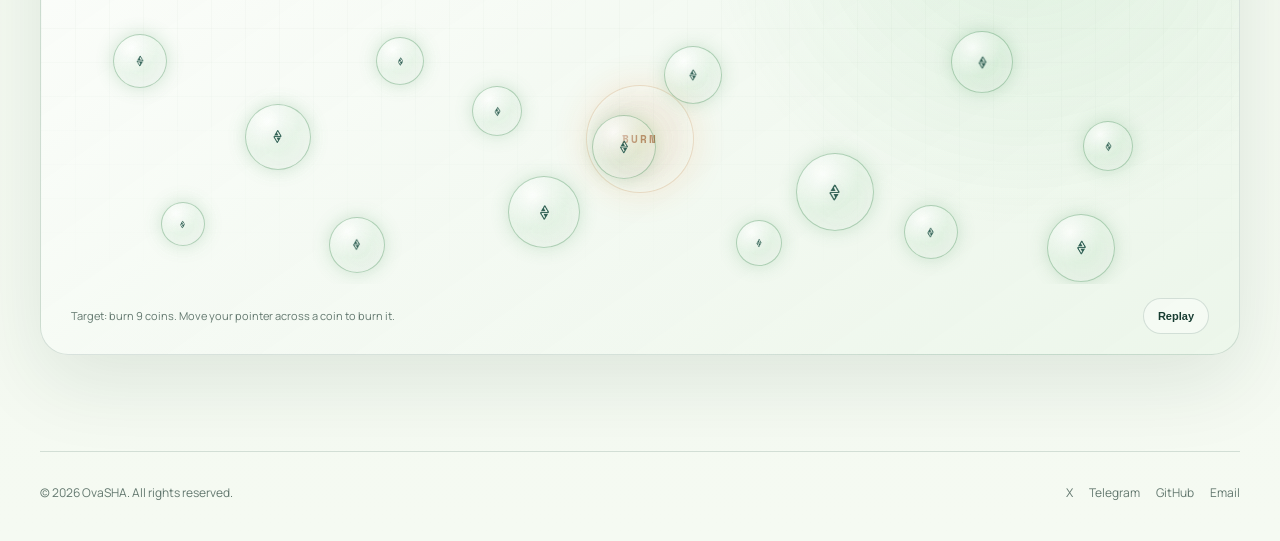
==== commit 1bc6d077: "Upgrade burn simulation to 15 coin challenge" ====
--- a/index.html
+++ b/index.html
@@ -621,6 +621,96 @@
       }
     }
 
+
+    .burn-complete{
+      position:absolute;
+      left:50%;
+      top:50%;
+      z-index:8;
+      width:min(360px,calc(100% - 36px));
+      padding:28px 26px;
+      border:1px solid rgba(89,164,105,.28);
+      border-radius:24px;
+      background:rgba(245,252,245,.90);
+      backdrop-filter:blur(18px);
+      box-shadow:
+        0 28px 70px rgba(23,74,39,.16),
+        0 0 34px rgba(101,190,118,.12);
+      text-align:center;
+      opacity:0;
+      pointer-events:none;
+      transform:translate(-50%,-46%) scale(.92);
+      transition:
+        opacity .35s ease,
+        transform .35s cubic-bezier(.2,.8,.2,1);
+    }
+
+    html[data-theme="dark"] .burn-complete{
+      background:rgba(9,28,19,.92);
+      border-color:rgba(143,211,154,.30);
+      box-shadow:
+        0 30px 80px rgba(0,0,0,.34),
+        0 0 36px rgba(143,211,154,.12);
+    }
+
+    .burn-complete.visible{
+      opacity:1;
+      pointer-events:auto;
+      transform:translate(-50%,-50%) scale(1);
+    }
+
+    .burn-complete-mark{
+      width:52px;
+      height:52px;
+      margin:0 auto 14px;
+      display:grid;
+      place-items:center;
+      border-radius:50%;
+      color:#f7fff8;
+      background:linear-gradient(145deg,#5ebd73,#3d8f53);
+      box-shadow:0 0 24px rgba(94,189,115,.28);
+      font-size:24px;
+      font-weight:700;
+    }
+
+    .burn-complete strong{
+      display:block;
+      font-size:28px;
+      letter-spacing:-.04em;
+    }
+
+    .burn-complete span{
+      display:block;
+      margin-top:8px;
+      color:var(--muted);
+      font-size:13px;
+      line-height:1.6;
+    }
+
+    .burn-complete-replay{
+      min-height:42px;
+      margin-top:18px;
+      padding:0 18px;
+      border:1px solid var(--line);
+      border-radius:999px;
+      background:var(--ink);
+      color:var(--white);
+      font:600 12px "Sora",sans-serif;
+      cursor:pointer;
+      transition:.22s ease;
+    }
+
+    .burn-complete-replay:hover{
+      transform:translateY(-2px);
+      box-shadow:0 10px 24px rgba(18,57,37,.14);
+    }
+
+    .burn-field.challenge-complete .burn-coin{
+      pointer-events:none;
+      filter:saturate(.78) brightness(.96);
+      opacity:.55;
+    }
+
 </style>
 </head>
 <body>
@@ -678,23 +768,29 @@
             <div class="eyebrow">Interactive Supply Demo</div>
             <h2 class="burn-sim-title">Burn Simulation</h2>
             <p class="burn-sim-subtitle">
-              Hover over the floating OVA coins to simulate a token burn.
+              Burn exactly 9 of the 15 floating OVA coins to complete the challenge.
               This is a visual demonstration only and does not execute an on-chain transaction.
             </p>
           </div>
           <div class="burn-supply-card">
-            <span>Demo supply</span>
-            <strong id="burnSupply">10</strong>
+            <span>Coins remaining</span>
+            <strong id="burnSupply">15</strong>
           </div>
         </div>
 
         <div class="burn-field" id="burnField">
           <div class="burn-zone"></div>
+          <div class="burn-complete" id="burnComplete" aria-live="polite">
+            <div class="burn-complete-mark">✓</div>
+            <strong>Burn Complete</strong>
+            <span>9 of 15 demo coins burned successfully.</span>
+            <button class="burn-complete-replay" id="burnReplay" type="button">Replay challenge</button>
+          </div>
         </div>
 
         <div class="burn-sim-foot">
-          <span>Move your pointer across a coin to burn it.</span>
-          <button class="burn-reset" id="burnReset" type="button">Reset simulation</button>
+          <span>Target: burn 9 coins. Move your pointer across a coin to burn it.</span>
+          <button class="burn-reset" id="burnReset" type="button">Replay</button>
         </div>
       </div>
     </section>
@@ -760,56 +856,90 @@
       const field=document.getElementById("burnField");
       const counter=document.getElementById("burnSupply");
       const reset=document.getElementById("burnReset");
-      if(!field || !counter || !reset) return;
+      const complete=document.getElementById("burnComplete");
+      const replay=document.getElementById("burnReplay");
+
+      if(!field || !counter || !reset || !complete || !replay) return;
 
       const layouts=[
-        {x:8,y:16,s:58,d:7.4,r:11},
-        {x:24,y:58,s:72,d:9.3,r:14},
-        {x:40,y:20,s:54,d:8.1,r:9},
-        {x:58,y:62,s:80,d:10.2,r:16},
-        {x:75,y:16,s:64,d:7.8,r:12},
-        {x:84,y:55,s:54,d:9.8,r:10},
-        {x:13,y:72,s:48,d:8.7,r:15},
-        {x:34,y:76,s:60,d:10.6,r:13},
-        {x:68,y:77,s:50,d:9.1,r:11},
-        {x:49,y:43,s:68,d:11.2,r:17}
+        {x:6,y:14,s:54,d:7.2,r:11},
+        {x:17,y:38,s:66,d:8.8,r:13},
+        {x:28,y:15,s:48,d:7.9,r:9},
+        {x:39,y:63,s:72,d:10.4,r:16},
+        {x:52,y:18,s:58,d:8.1,r:12},
+        {x:63,y:55,s:78,d:10.8,r:17},
+        {x:76,y:13,s:62,d:8.4,r:14},
+        {x:87,y:44,s:50,d:9.6,r:10},
+        {x:10,y:72,s:44,d:8.5,r:15},
+        {x:24,y:77,s:56,d:10.2,r:13},
+        {x:46,y:42,s:64,d:9.4,r:12},
+        {x:58,y:78,s:46,d:8.9,r:11},
+        {x:72,y:73,s:54,d:9.7,r:14},
+        {x:84,y:76,s:68,d:10.9,r:16},
+        {x:36,y:32,s:50,d:8.6,r:10}
       ];
 
-      let supply=10;
+      const totalCoins=15;
+      const targetBurns=9;
+      let remaining=totalCoins;
+      let burned=0;
+      let completed=false;
 
       function createSparks(x,y){
-        for(let i=0;i<8;i++){
+        for(let i=0;i<9;i++){
           const spark=document.createElement("span");
           spark.className="burn-spark";
           spark.style.left=`${x}px`;
           spark.style.top=`${y}px`;
-          const angle=(Math.PI*2*i)/8;
-          const distance=22+Math.random()*24;
+          const angle=(Math.PI*2*i)/9;
+          const distance=22+Math.random()*28;
           spark.style.setProperty("--sx",`${Math.cos(angle)*distance}px`);
           spark.style.setProperty("--sy",`${Math.sin(angle)*distance}px`);
           field.appendChild(spark);
-          setTimeout(()=>spark.remove(),700);
+          setTimeout(()=>spark.remove(),720);
         }
       }
 
+      function showComplete(){
+        completed=true;
+        field.classList.add("challenge-complete");
+        complete.classList.add("visible");
+      }
+
       function burnCoin(coin){
-        if(coin.classList.contains("burning")) return;
+        if(completed || coin.classList.contains("burning")) return;
+
         coin.classList.add("burning");
-        const cr=coin.getBoundingClientRect();
-        const fr=field.getBoundingClientRect();
+
+        const coinRect=coin.getBoundingClientRect();
+        const fieldRect=field.getBoundingClientRect();
+
         createSparks(
-          cr.left-fr.left+cr.width/2,
-          cr.top-fr.top+cr.height/2
+          coinRect.left-fieldRect.left+coinRect.width/2,
+          coinRect.top-fieldRect.top+coinRect.height/2
         );
-        supply=Math.max(0,supply-1);
-        counter.textContent=String(supply);
+
+        burned++;
+        remaining=Math.max(0,totalCoins-burned);
+        counter.textContent=String(remaining);
+
         setTimeout(()=>coin.remove(),380);
+
+        if(burned===targetBurns){
+          setTimeout(showComplete,430);
+        }
       }
 
       function populate(){
         field.querySelectorAll(".burn-coin,.burn-spark").forEach(el=>el.remove());
-        supply=10;
-        counter.textContent="10";
+
+        remaining=totalCoins;
+        burned=0;
+        completed=false;
+
+        counter.textContent=String(totalCoins);
+        complete.classList.remove("visible");
+        field.classList.remove("challenge-complete");
 
         layouts.forEach((item,index)=>{
           const coin=document.createElement("button");
@@ -821,13 +951,26 @@
           coin.style.setProperty("--coin-size",`${item.s}px`);
           coin.style.setProperty("--drift-time",`${item.d}s`);
           coin.style.setProperty("--spin-time",`${item.r}s`);
-          coin.addEventListener("pointerenter",()=>burnCoin(coin),{once:true});
-          coin.addEventListener("focus",()=>burnCoin(coin),{once:true});
+
+          coin.addEventListener(
+            "pointerenter",
+            ()=>burnCoin(coin),
+            {once:true}
+          );
+
+          coin.addEventListener(
+            "focus",
+            ()=>burnCoin(coin),
+            {once:true}
+          );
+
           field.appendChild(coin);
         });
       }
 
       reset.addEventListener("click",populate);
+      replay.addEventListener("click",populate);
+
       populate();
     })();
 </script>
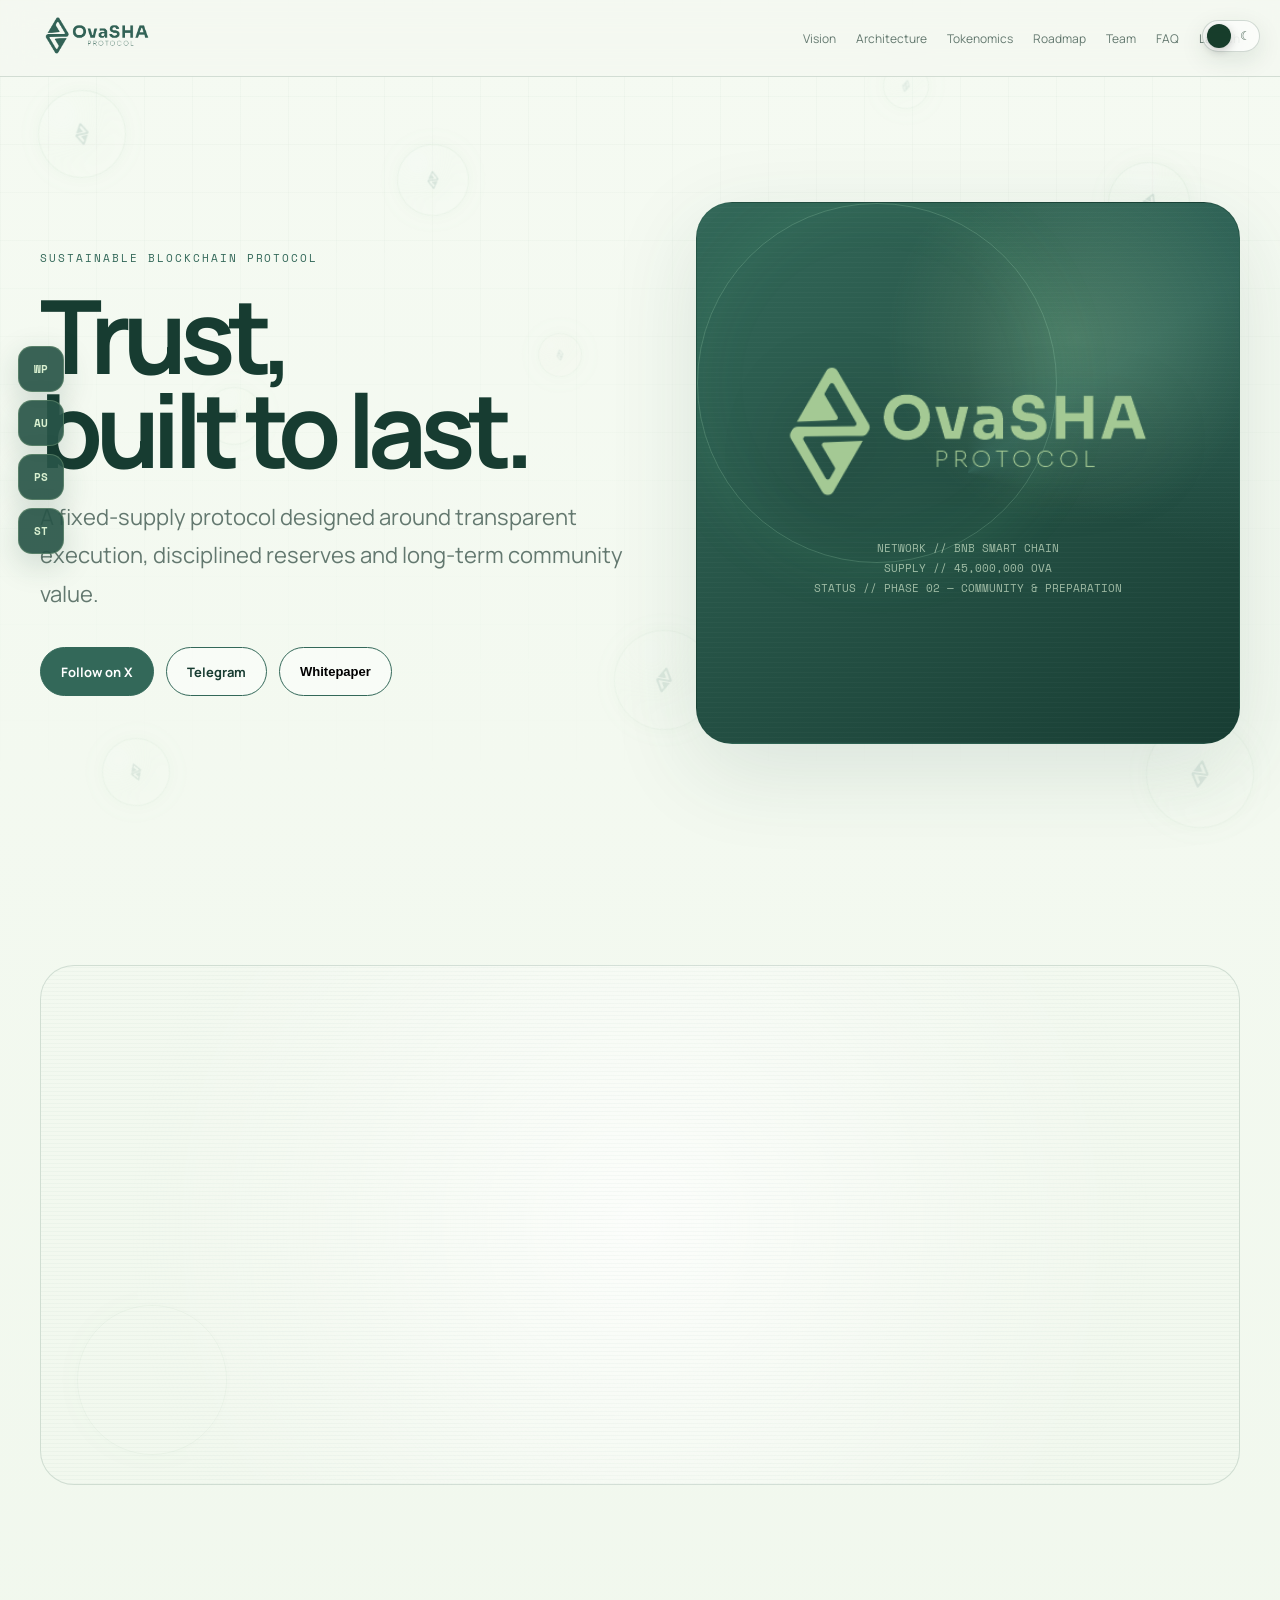
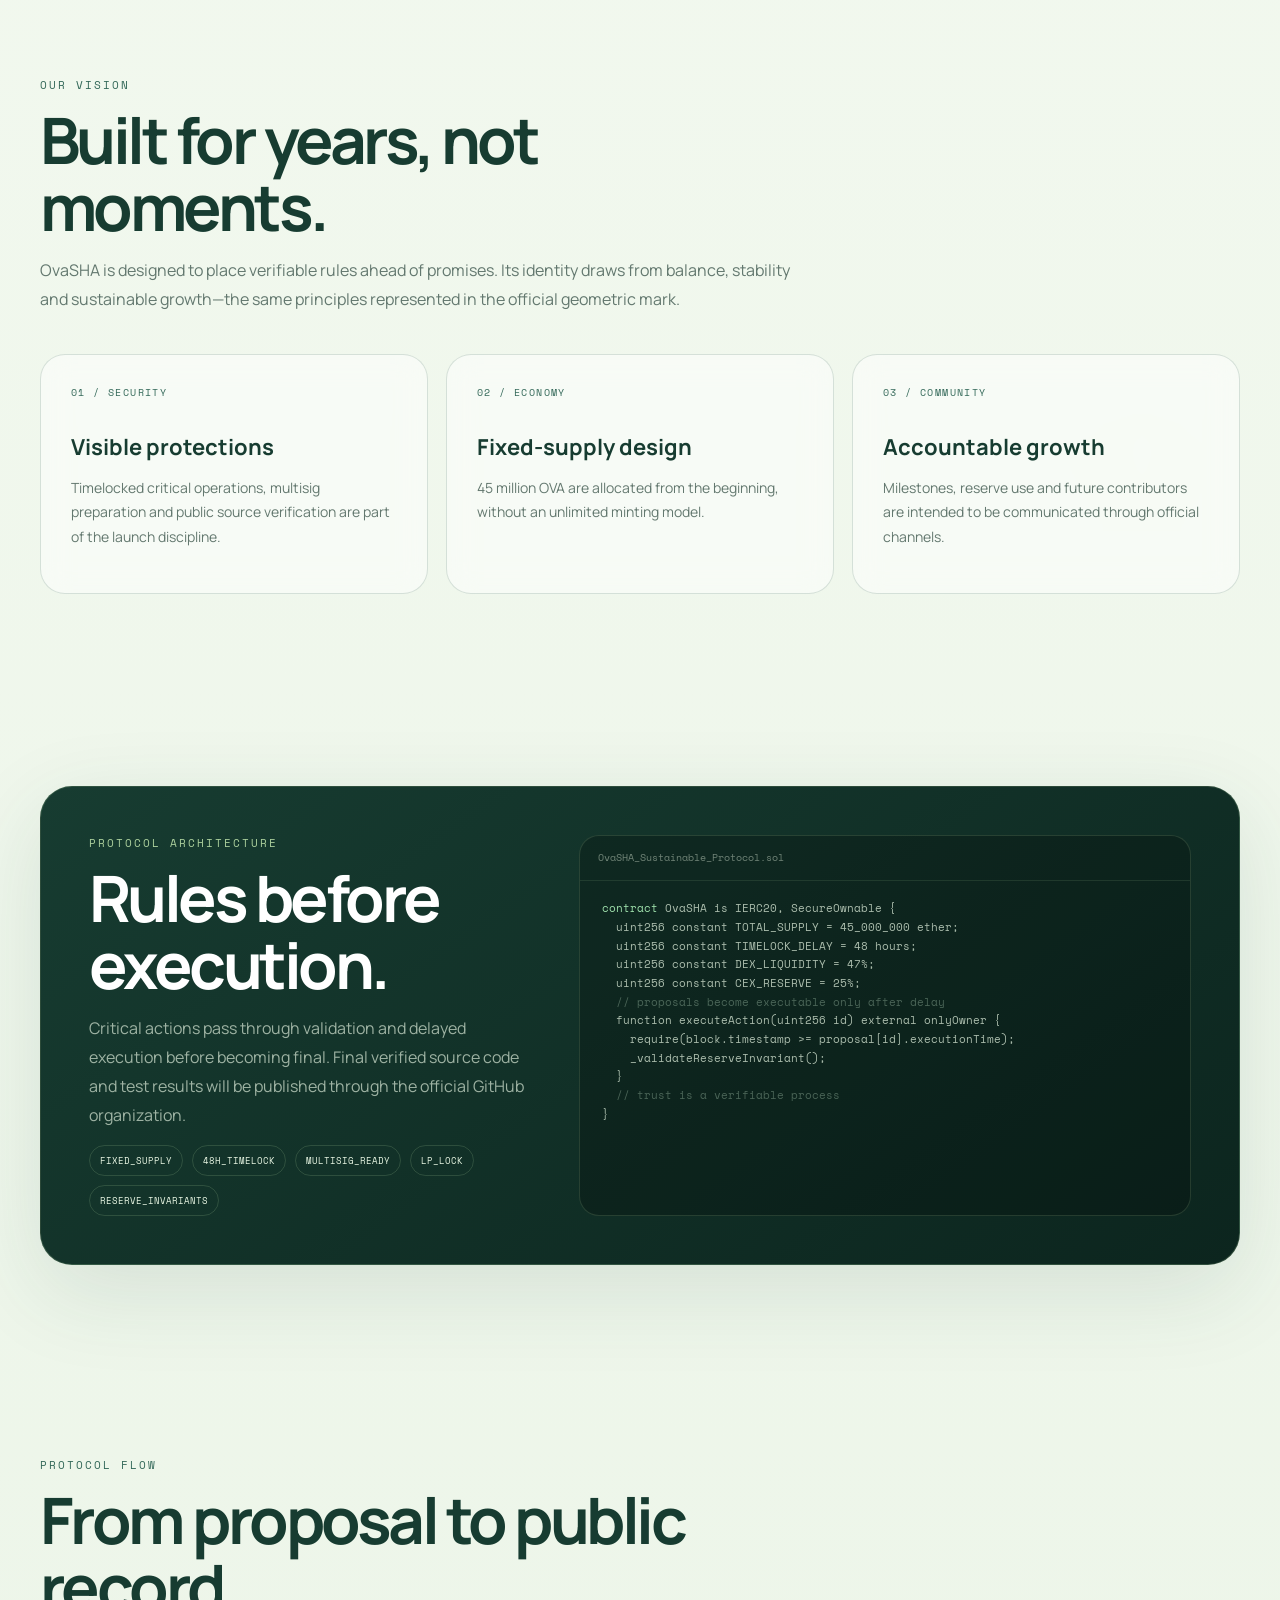
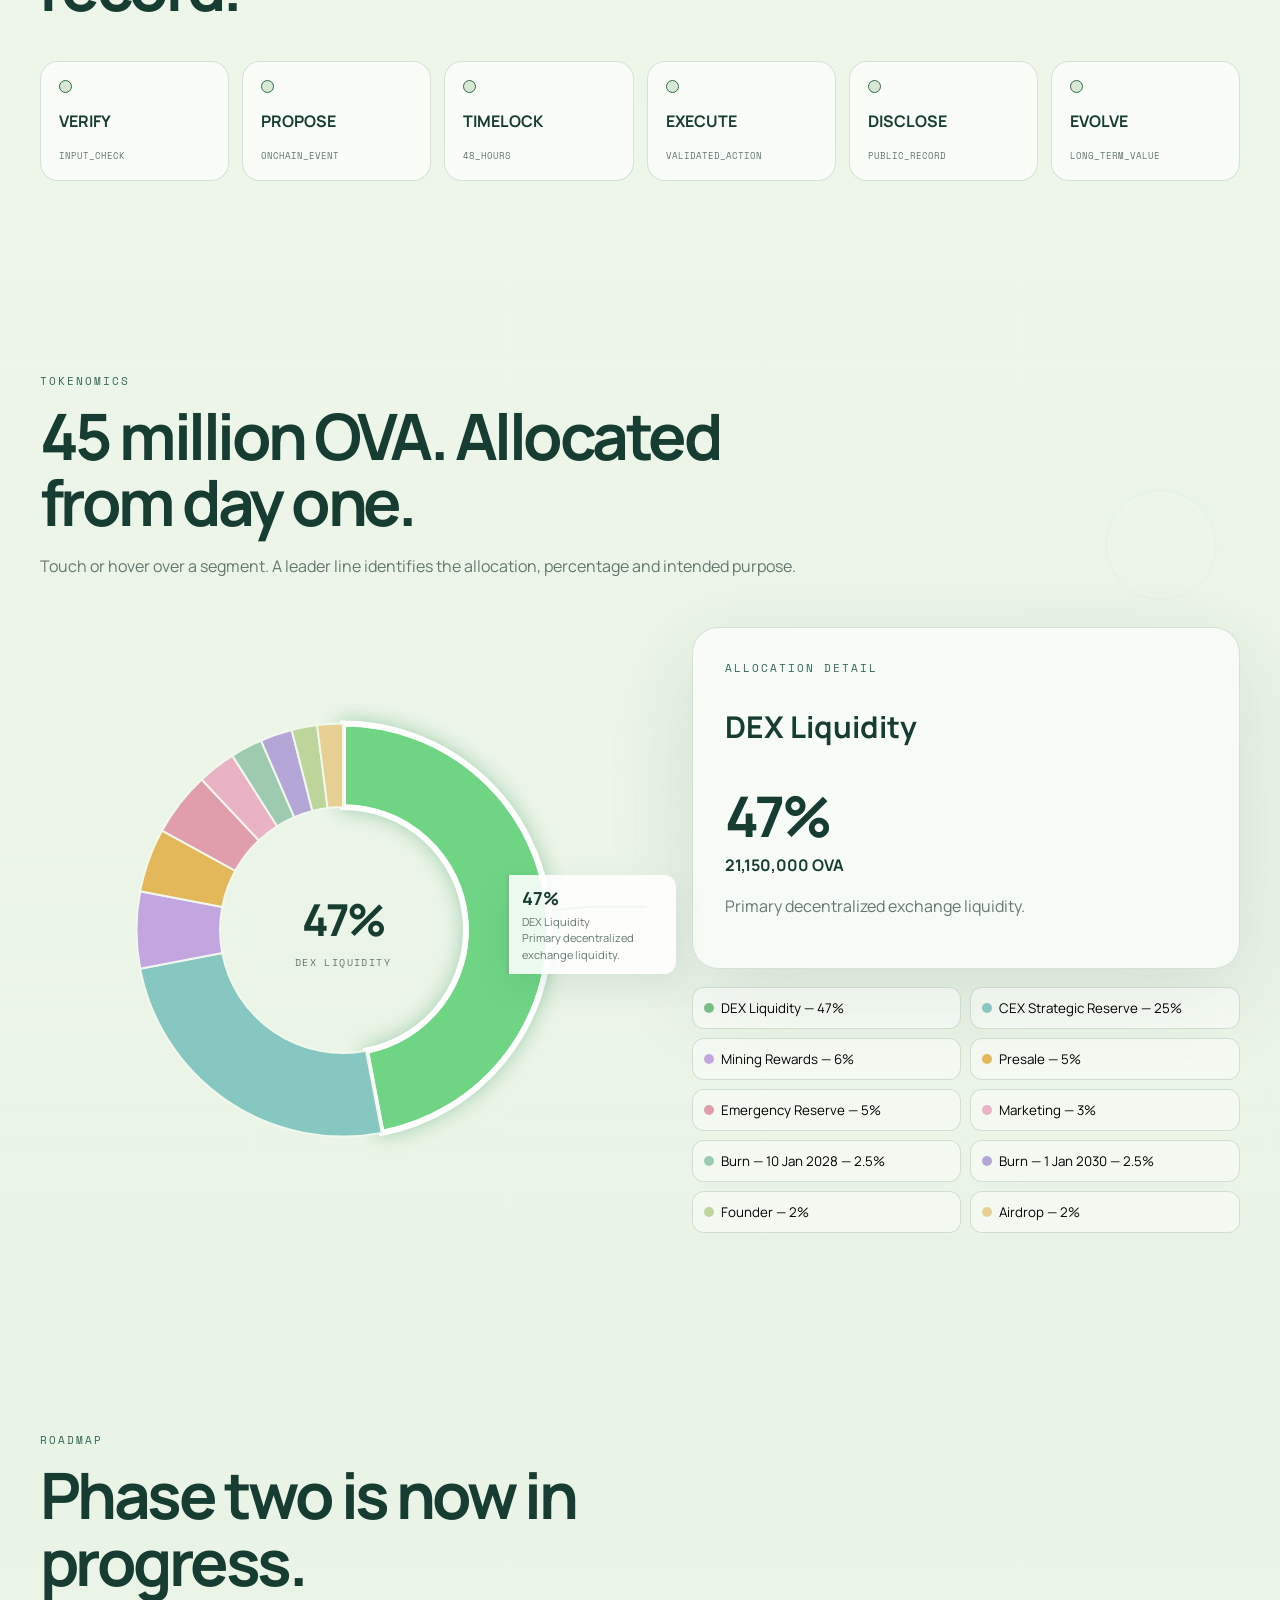
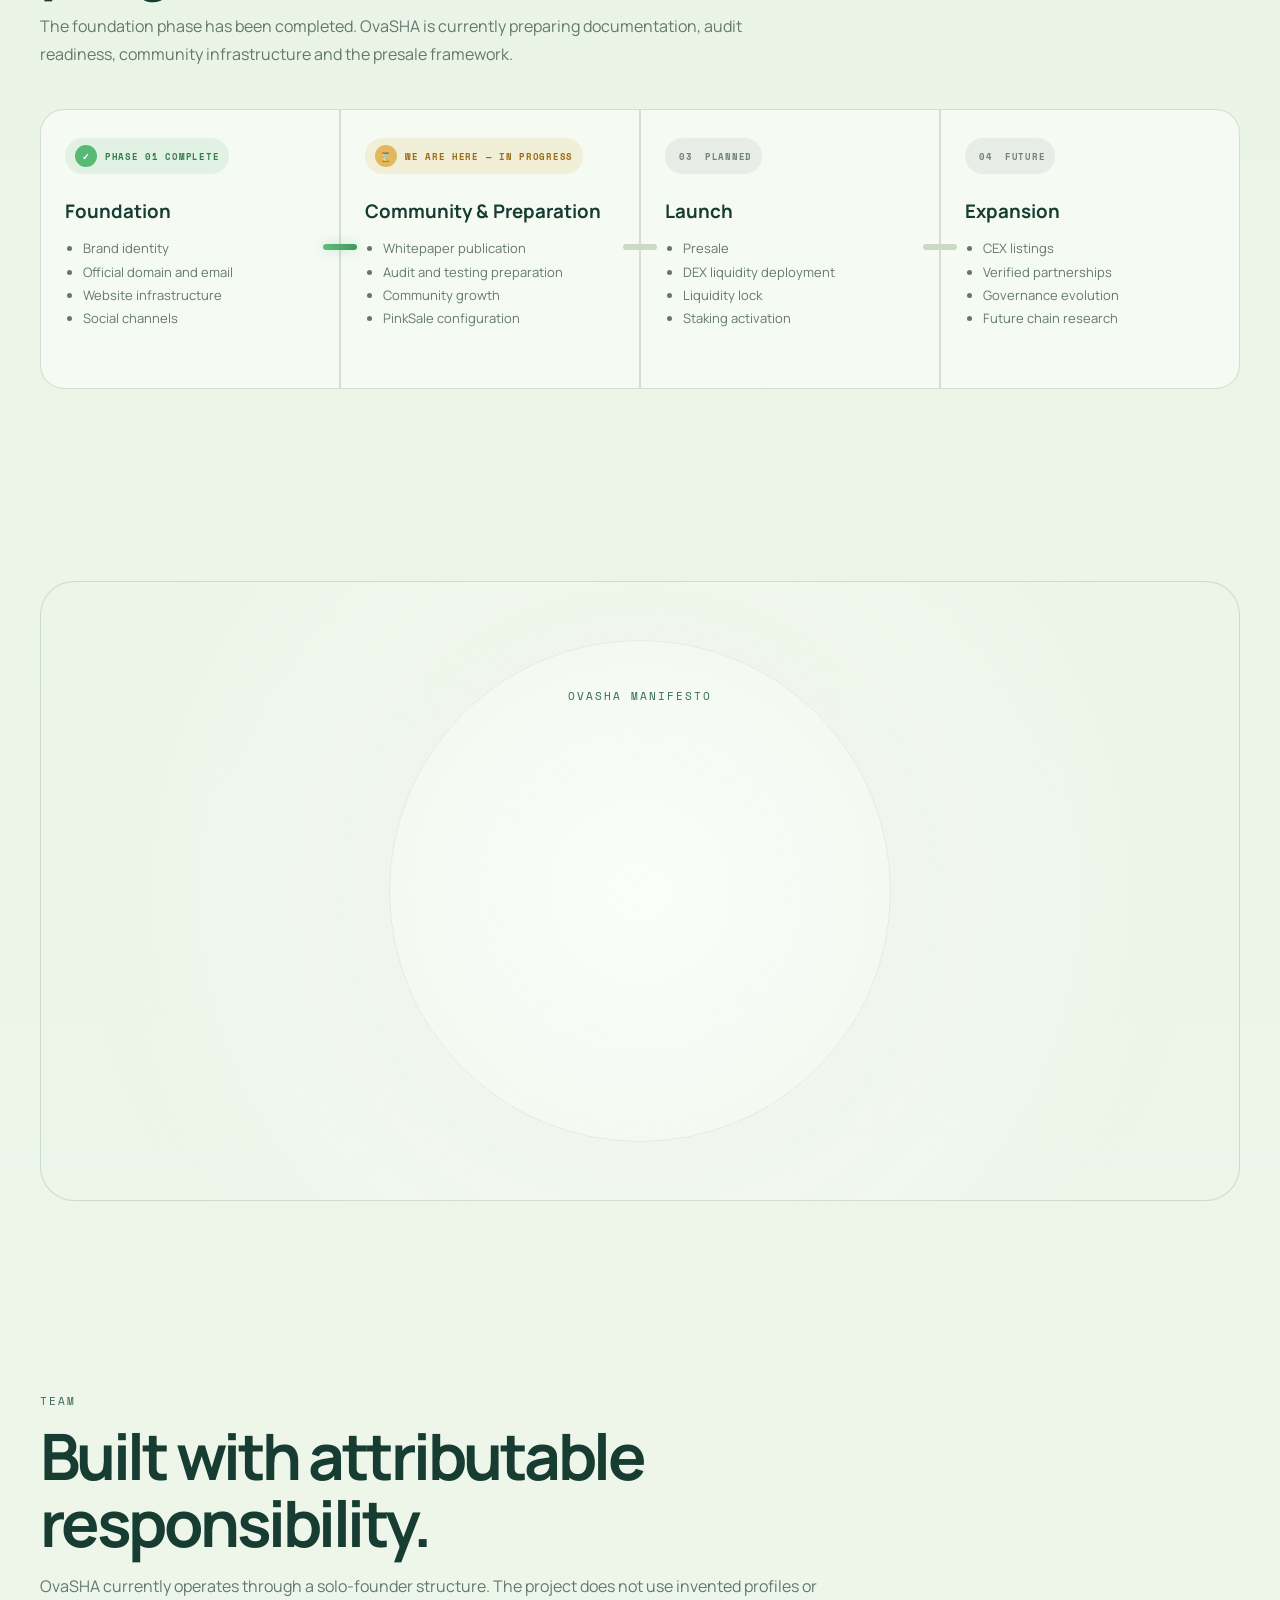
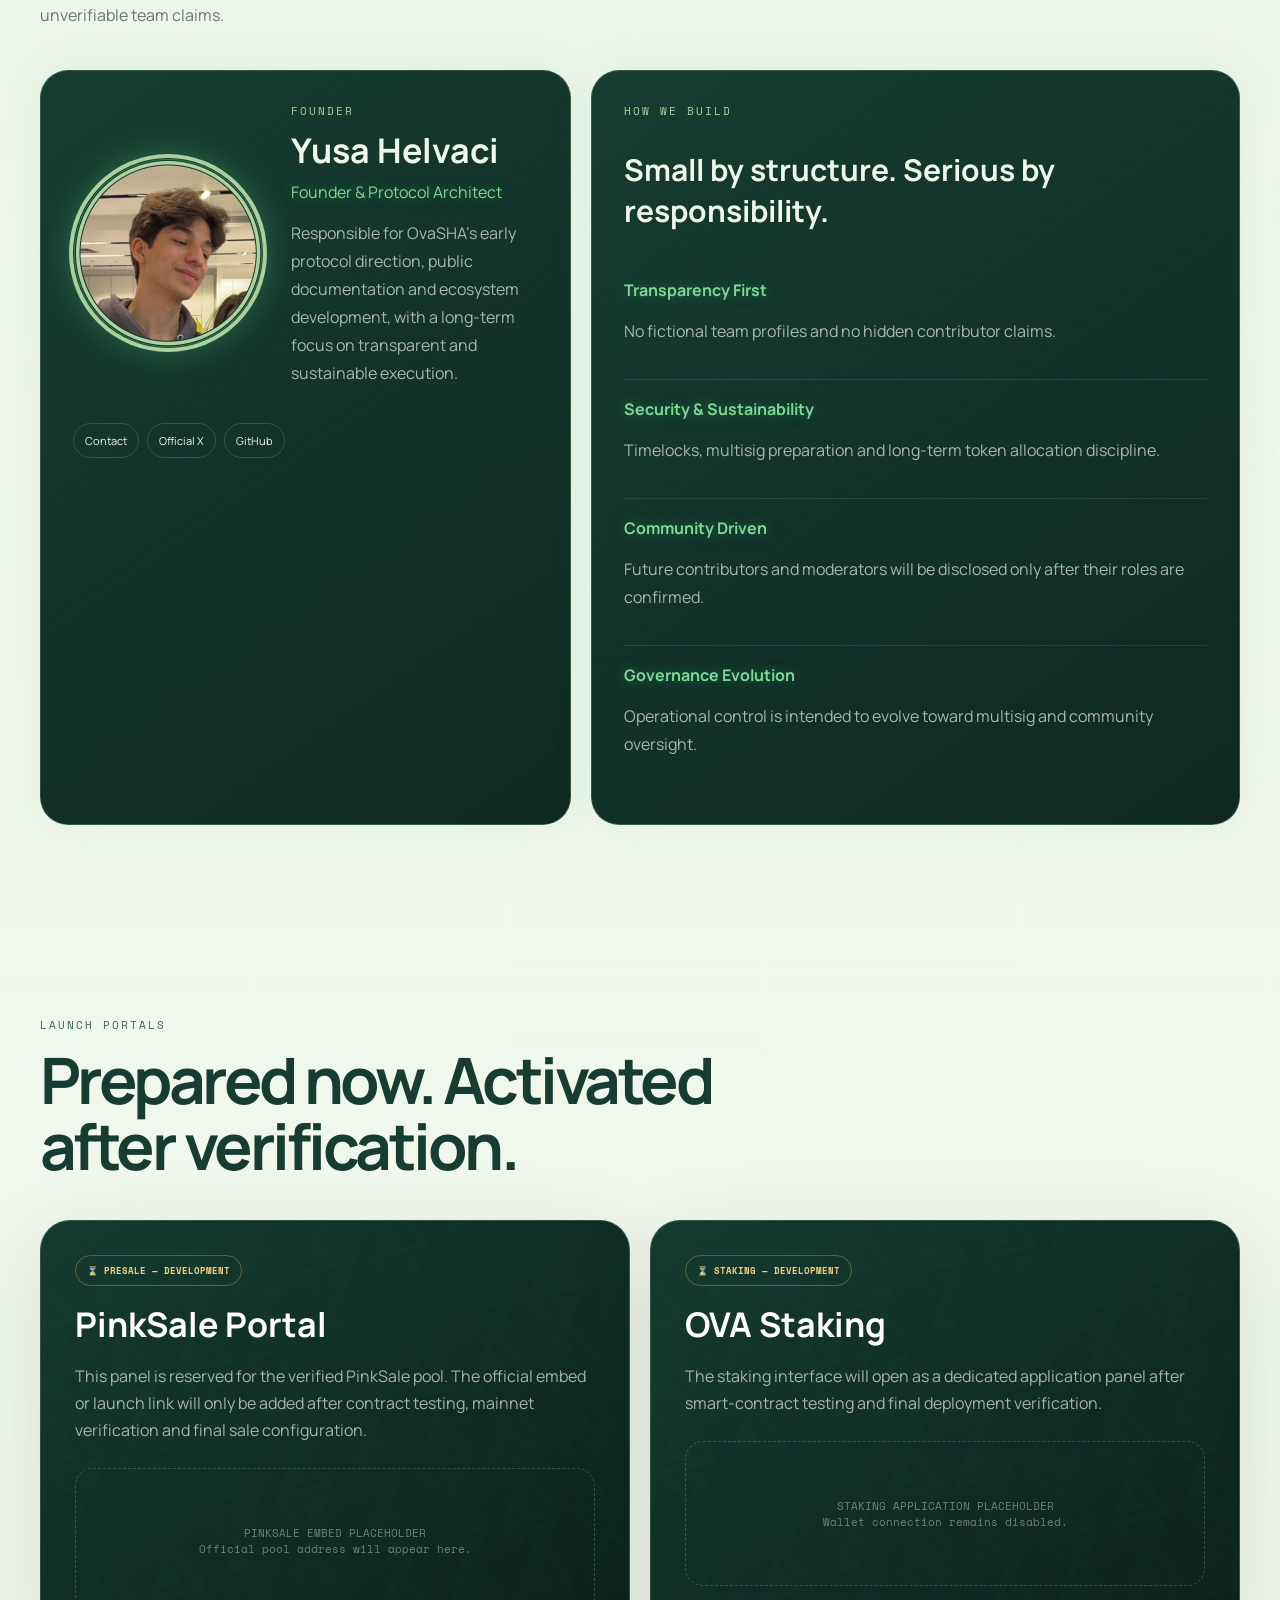
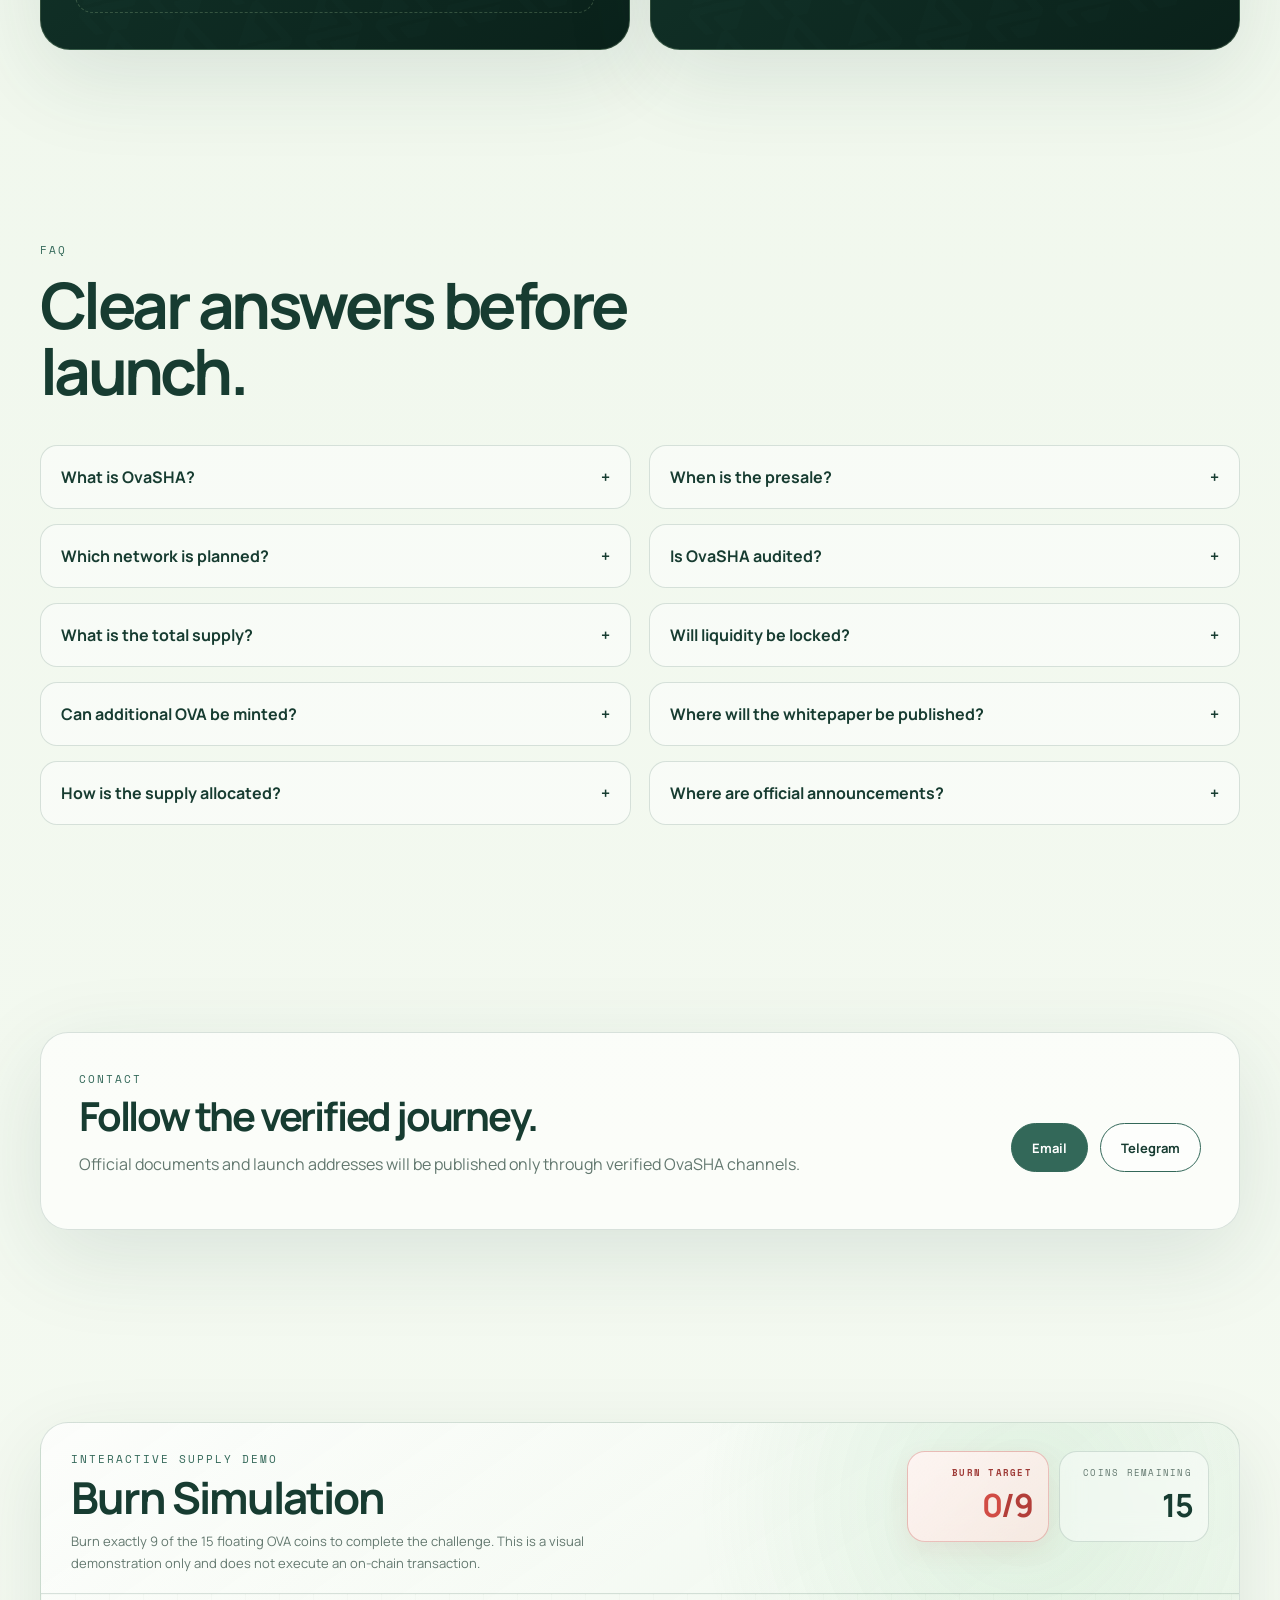
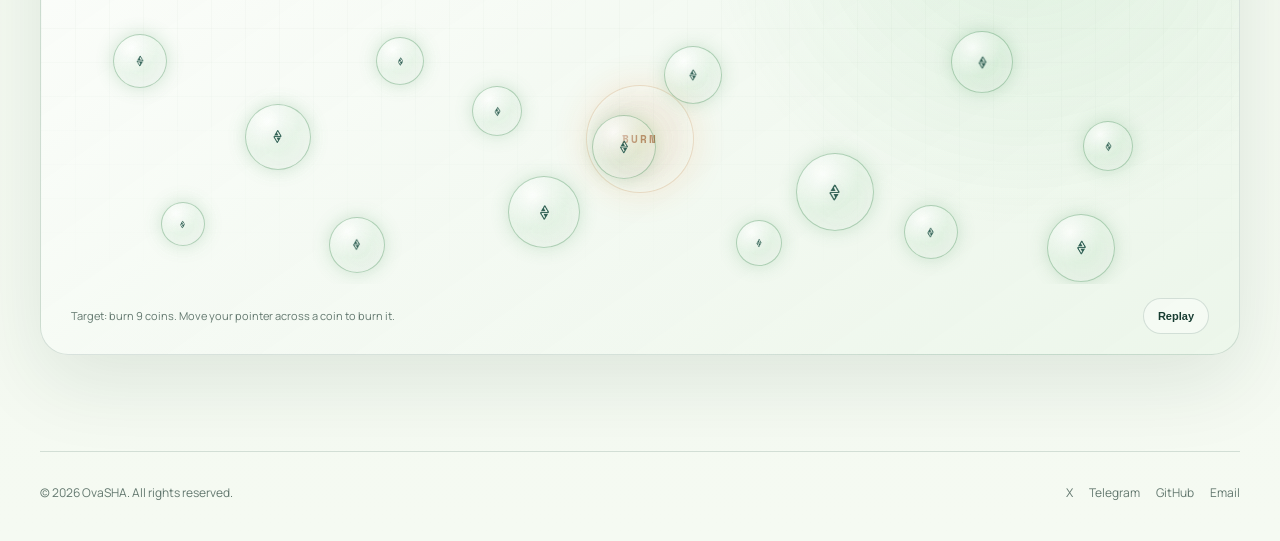
==== commit 66efbaed: "Fix burn target and dark theme readability" ====
--- a/index.html
+++ b/index.html
@@ -622,6 +622,62 @@
     }
 
 
+    /* ===== Burn target and dark-mode readability fixes ===== */
+
+    .burn-metrics{
+      display:flex;
+      align-items:stretch;
+      gap:10px;
+      flex:none;
+    }
+
+    .burn-target-card{
+      min-width:142px;
+      padding:14px 16px;
+      border:1px solid rgba(193,69,65,.30);
+      border-radius:18px;
+      background:linear-gradient(145deg,rgba(255,244,242,.90),rgba(255,229,225,.68));
+      text-align:right;
+      backdrop-filter:blur(12px);
+      box-shadow:0 10px 28px rgba(177,57,52,.08);
+    }
+
+    .burn-target-card span{
+      display:block;
+      color:#9f3b37;
+      font:700 9px "Space Mono",monospace;
+      letter-spacing:.14em;
+      text-transform:uppercase;
+    }
+
+    .burn-target-card strong{
+      display:block;
+      margin-top:4px;
+      color:#b33e39;
+      font-size:32px;
+      letter-spacing:-.05em;
+    }
+
+    .burn-target-card strong b{
+      font:inherit;
+      color:#d14c45;
+    }
+
+    html[data-theme="dark"] .burn-target-card{
+      background:linear-gradient(145deg,#431918,#2a1111);
+      border-color:rgba(238,101,91,.36);
+      box-shadow:0 12px 30px rgba(0,0,0,.24),0 0 22px rgba(219,77,68,.08);
+    }
+
+    html[data-theme="dark"] .burn-target-card span{
+      color:#f0a39d;
+    }
+
+    html[data-theme="dark"] .burn-target-card strong,
+    html[data-theme="dark"] .burn-target-card strong b{
+      color:#ff746b;
+    }
+
     .burn-complete{
       position:absolute;
       left:50%;
@@ -631,26 +687,21 @@
       padding:28px 26px;
       border:1px solid rgba(89,164,105,.28);
       border-radius:24px;
-      background:rgba(245,252,245,.90);
+      background:rgba(245,252,245,.92);
       backdrop-filter:blur(18px);
-      box-shadow:
-        0 28px 70px rgba(23,74,39,.16),
-        0 0 34px rgba(101,190,118,.12);
+      box-shadow:0 28px 70px rgba(23,74,39,.16),0 0 34px rgba(101,190,118,.12);
       text-align:center;
       opacity:0;
       pointer-events:none;
       transform:translate(-50%,-46%) scale(.92);
-      transition:
-        opacity .35s ease,
-        transform .35s cubic-bezier(.2,.8,.2,1);
+      transition:opacity .35s ease,transform .35s cubic-bezier(.2,.8,.2,1);
     }
 
     html[data-theme="dark"] .burn-complete{
-      background:rgba(9,28,19,.92);
+      background:rgba(9,28,19,.95);
       border-color:rgba(143,211,154,.30);
-      box-shadow:
-        0 30px 80px rgba(0,0,0,.34),
-        0 0 36px rgba(143,211,154,.12);
+      color:#f1faf2;
+      box-shadow:0 30px 80px rgba(0,0,0,.34),0 0 36px rgba(143,211,154,.12);
     }
 
     .burn-complete.visible{
@@ -709,6 +760,112 @@
       pointer-events:none;
       filter:saturate(.78) brightness(.96);
       opacity:.55;
+    }
+
+    /* Contact: remove white-on-white clash */
+    html[data-theme="dark"] #contact .contact-box,
+    html[data-theme="dark"] .contact-box{
+      background:linear-gradient(145deg,#10271d,#081a12) !important;
+      border-color:rgba(145,207,157,.22) !important;
+      color:#f3faf4 !important;
+      box-shadow:0 24px 70px rgba(0,0,0,.28) !important;
+    }
+
+    html[data-theme="dark"] #contact h2,
+    html[data-theme="dark"] #contact strong,
+    html[data-theme="dark"] .contact-box h2{
+      color:#f3faf4 !important;
+    }
+
+    html[data-theme="dark"] #contact p,
+    html[data-theme="dark"] #contact .eyebrow,
+    html[data-theme="dark"] .contact-box p{
+      color:#abc1b0 !important;
+    }
+
+    /* Tokenomics detail and legend */
+    html[data-theme="dark"] #tokenomics .token-detail,
+    html[data-theme="dark"] .token-detail{
+      background:linear-gradient(145deg,#10271d,#07180f) !important;
+      border-color:rgba(145,207,157,.22) !important;
+      color:#f4fbf4 !important;
+      box-shadow:0 24px 72px rgba(0,0,0,.30),0 0 24px rgba(112,190,127,.06) !important;
+    }
+
+    html[data-theme="dark"] #tokenomics .token-detail h3,
+    html[data-theme="dark"] #tokenomics .token-detail .amount,
+    html[data-theme="dark"] #tokenomics .token-detail .percent,
+    html[data-theme="dark"] .token-detail h3,
+    html[data-theme="dark"] .token-detail .amount,
+    html[data-theme="dark"] .token-detail .percent{
+      color:#f4fbf4 !important;
+    }
+
+    html[data-theme="dark"] #tokenomics .token-detail p,
+    html[data-theme="dark"] #tokenomics .token-detail .eyebrow,
+    html[data-theme="dark"] .token-detail p{
+      color:#abc1b0 !important;
+    }
+
+    html[data-theme="dark"] #tokenomics .legend button,
+    html[data-theme="dark"] .legend button{
+      background:linear-gradient(145deg,#163728,#0b2519) !important;
+      border-color:rgba(145,207,157,.20) !important;
+      color:#edf8ef !important;
+    }
+
+    html[data-theme="dark"] #tokenomics .legend button:hover,
+    html[data-theme="dark"] .legend button:hover{
+      background:linear-gradient(145deg,#1d4934,#103021) !important;
+      border-color:rgba(145,207,157,.34) !important;
+    }
+
+    /* Protocol Flow six boxes */
+    html[data-theme="dark"] #flow .flow-wrap,
+    html[data-theme="dark"] .flow-wrap{
+      background:linear-gradient(145deg,#0a2116,#06170e) !important;
+      border-color:rgba(145,207,157,.20) !important;
+      box-shadow:0 28px 84px rgba(0,0,0,.32) !important;
+    }
+
+    html[data-theme="dark"] #flow .flow-node,
+    html[data-theme="dark"] .flow-node{
+      background:linear-gradient(145deg,#173b29,#0c281b) !important;
+      border-color:rgba(145,207,157,.24) !important;
+      color:#f2faf3 !important;
+      box-shadow:inset 0 1px 0 rgba(255,255,255,.025),0 12px 32px rgba(0,0,0,.17) !important;
+    }
+
+    html[data-theme="dark"] #flow .flow-node strong,
+    html[data-theme="dark"] .flow-node strong{
+      color:#f3faf4 !important;
+    }
+
+    html[data-theme="dark"] #flow .flow-node span,
+    html[data-theme="dark"] #flow .flow-node p,
+    html[data-theme="dark"] .flow-node span,
+    html[data-theme="dark"] .flow-node p{
+      color:#a9c0af !important;
+    }
+
+    html[data-theme="dark"] #flow .flow-node.active,
+    html[data-theme="dark"] .flow-node.active{
+      background:linear-gradient(145deg,#1e4933,#113522) !important;
+      border-color:rgba(143,211,154,.45) !important;
+      box-shadow:0 18px 42px rgba(0,0,0,.25),0 0 26px rgba(143,211,154,.10) !important;
+    }
+
+    @media(max-width:700px){
+      .burn-metrics{
+        width:100%;
+      }
+
+      .burn-target-card,
+      .burn-supply-card{
+        flex:1;
+        min-width:0;
+        text-align:left;
+      }
     }
 
 </style>
@@ -772,9 +929,15 @@
               This is a visual demonstration only and does not execute an on-chain transaction.
             </p>
           </div>
-          <div class="burn-supply-card">
-            <span>Coins remaining</span>
-            <strong id="burnSupply">15</strong>
+          <div class="burn-metrics">
+            <div class="burn-target-card">
+              <span>Burn target</span>
+              <strong><b id="burnProgress">0</b>/9</strong>
+            </div>
+            <div class="burn-supply-card">
+              <span>Coins remaining</span>
+              <strong id="burnSupply">15</strong>
+            </div>
           </div>
         </div>
 
@@ -855,11 +1018,12 @@
     (() => {
       const field=document.getElementById("burnField");
       const counter=document.getElementById("burnSupply");
+      const progress=document.getElementById("burnProgress");
       const reset=document.getElementById("burnReset");
       const complete=document.getElementById("burnComplete");
       const replay=document.getElementById("burnReplay");
 
-      if(!field || !counter || !reset || !complete || !replay) return;
+      if(!field || !counter || !progress || !reset || !complete || !replay) return;
 
       const layouts=[
         {x:6,y:14,s:54,d:7.2,r:11},
@@ -922,6 +1086,7 @@
         burned++;
         remaining=Math.max(0,totalCoins-burned);
         counter.textContent=String(remaining);
+        progress.textContent=String(Math.min(burned,targetBurns));
 
         setTimeout(()=>coin.remove(),380);
 
@@ -938,6 +1103,7 @@
         completed=false;
 
         counter.textContent=String(totalCoins);
+        progress.textContent="0";
         complete.classList.remove("visible");
         field.classList.remove("challenge-complete");
 
@@ -952,25 +1118,14 @@
           coin.style.setProperty("--drift-time",`${item.d}s`);
           coin.style.setProperty("--spin-time",`${item.r}s`);
 
-          coin.addEventListener(
-            "pointerenter",
-            ()=>burnCoin(coin),
-            {once:true}
-          );
-
-          coin.addEventListener(
-            "focus",
-            ()=>burnCoin(coin),
-            {once:true}
-          );
-
+          coin.addEventListener("pointerenter",()=>burnCoin(coin),{once:true});
+          coin.addEventListener("focus",()=>burnCoin(coin),{once:true});
           field.appendChild(coin);
         });
       }
 
       reset.addEventListener("click",populate);
       replay.addEventListener("click",populate);
-
       populate();
     })();
 </script>
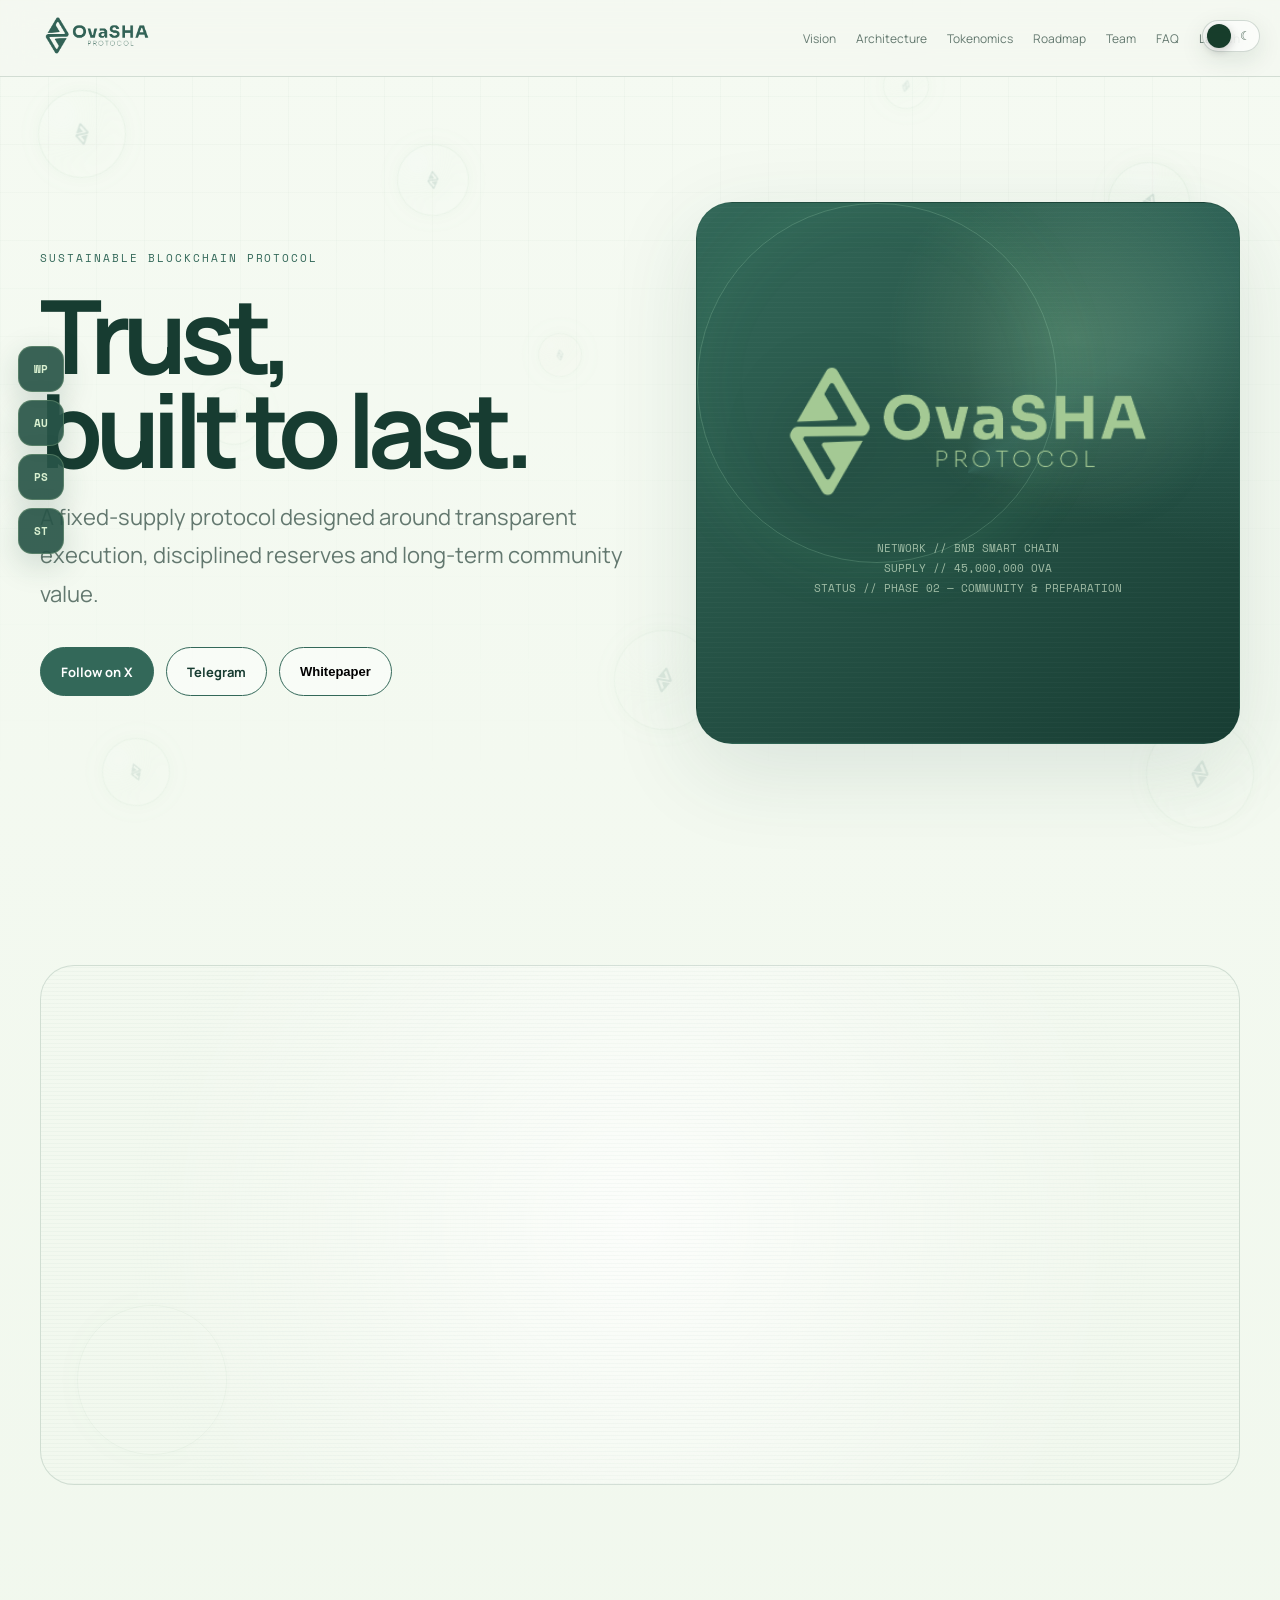
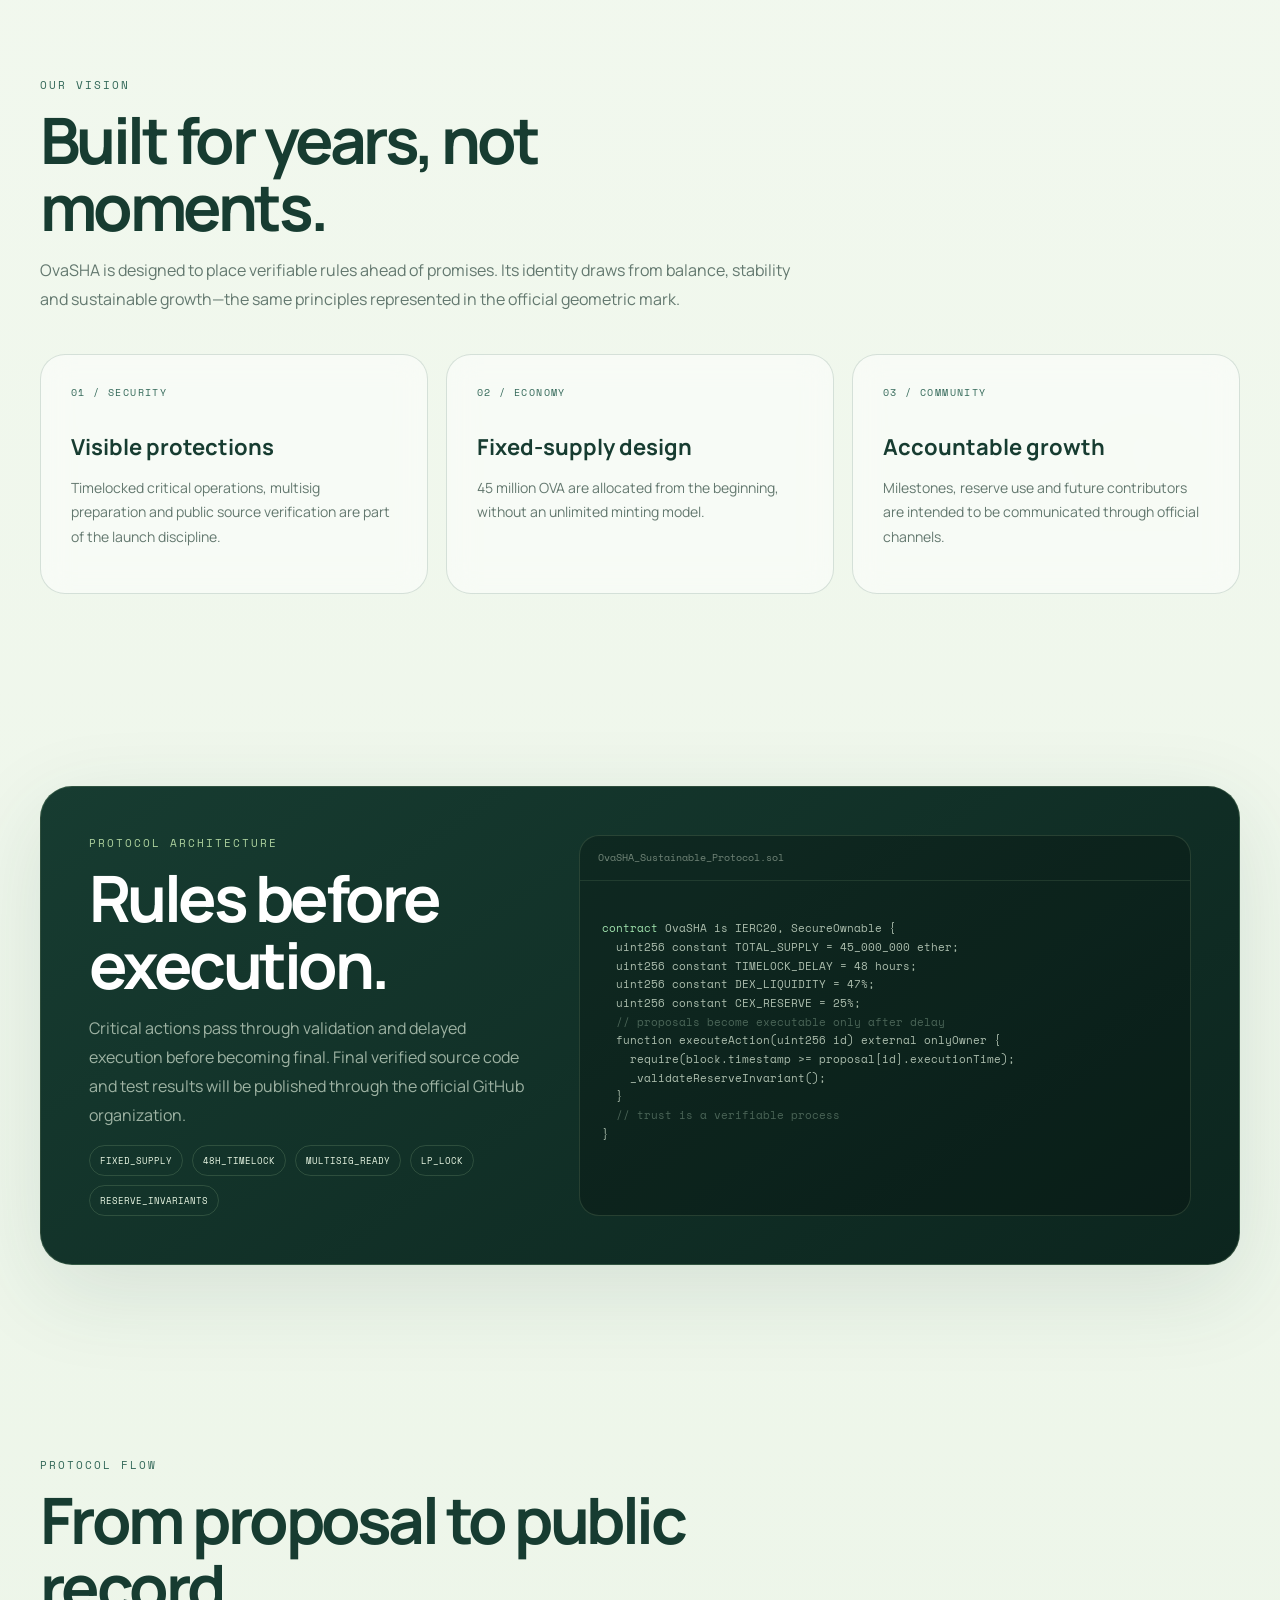
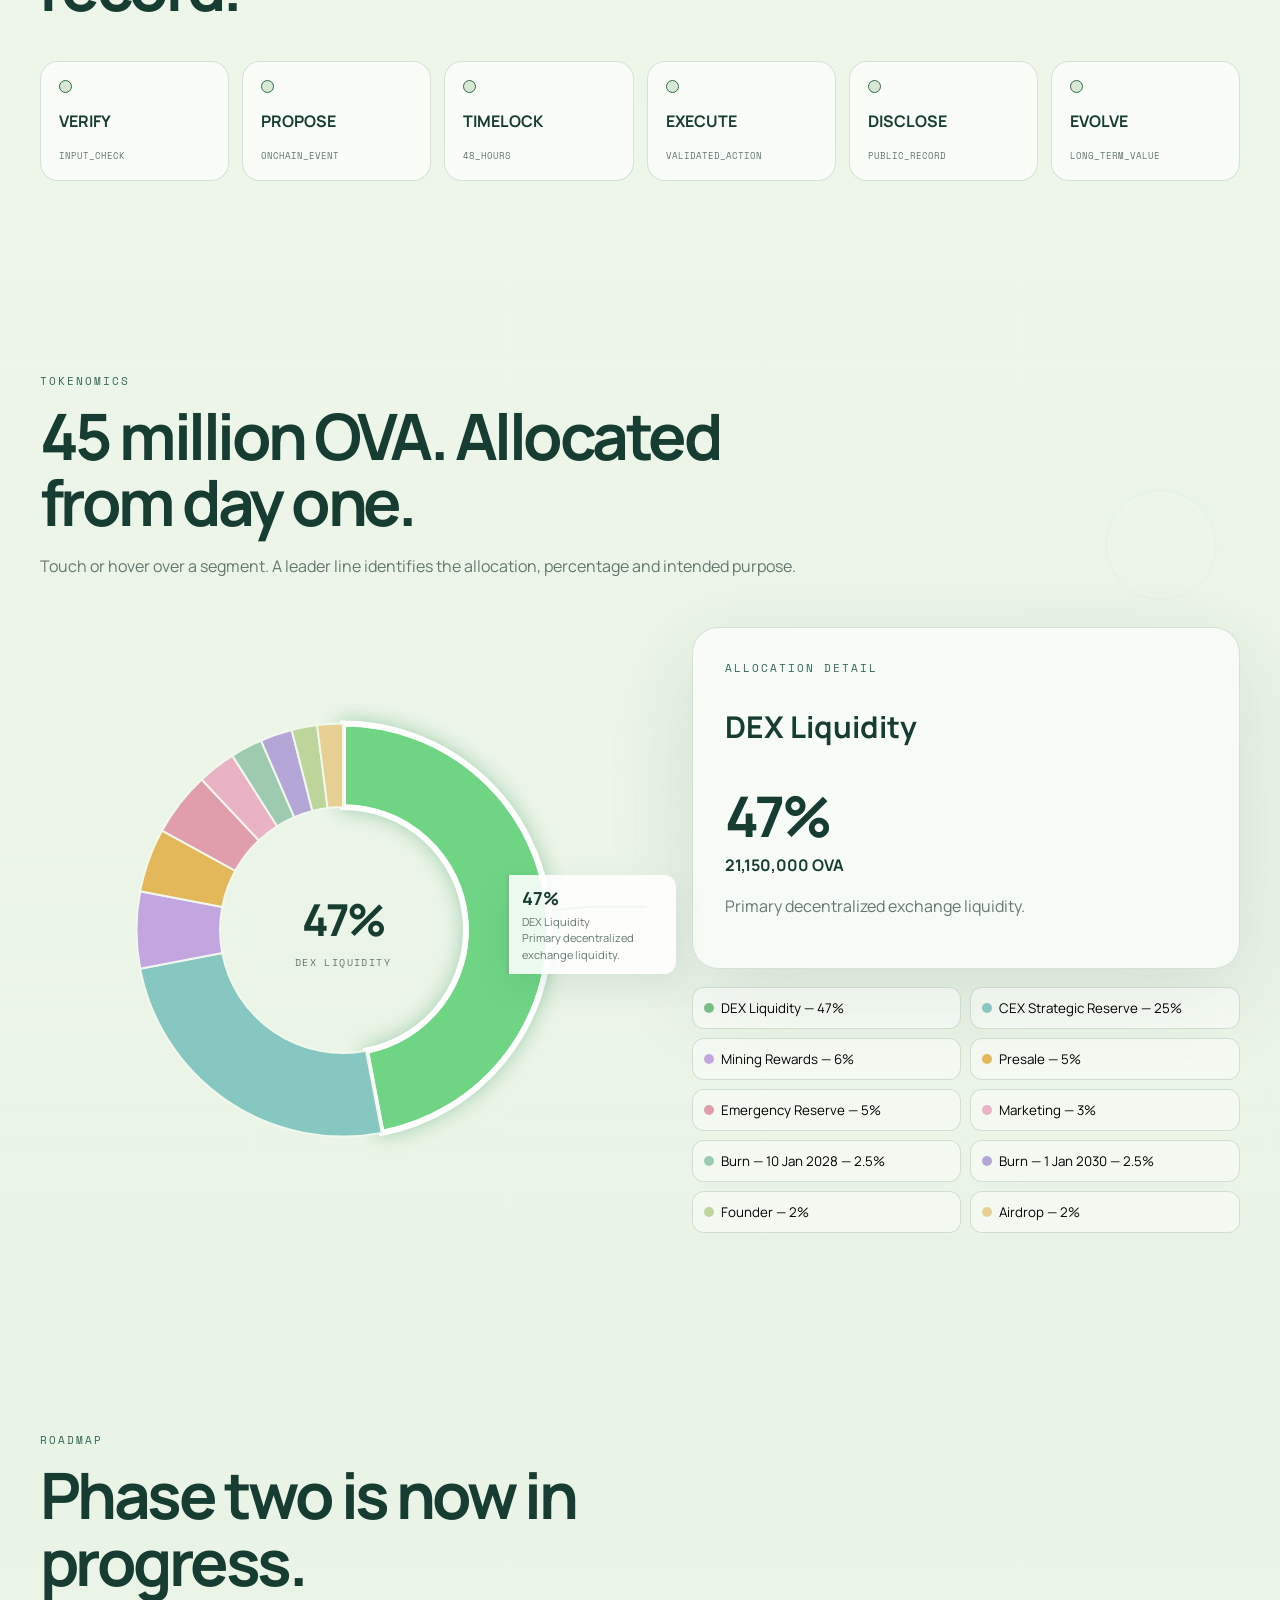
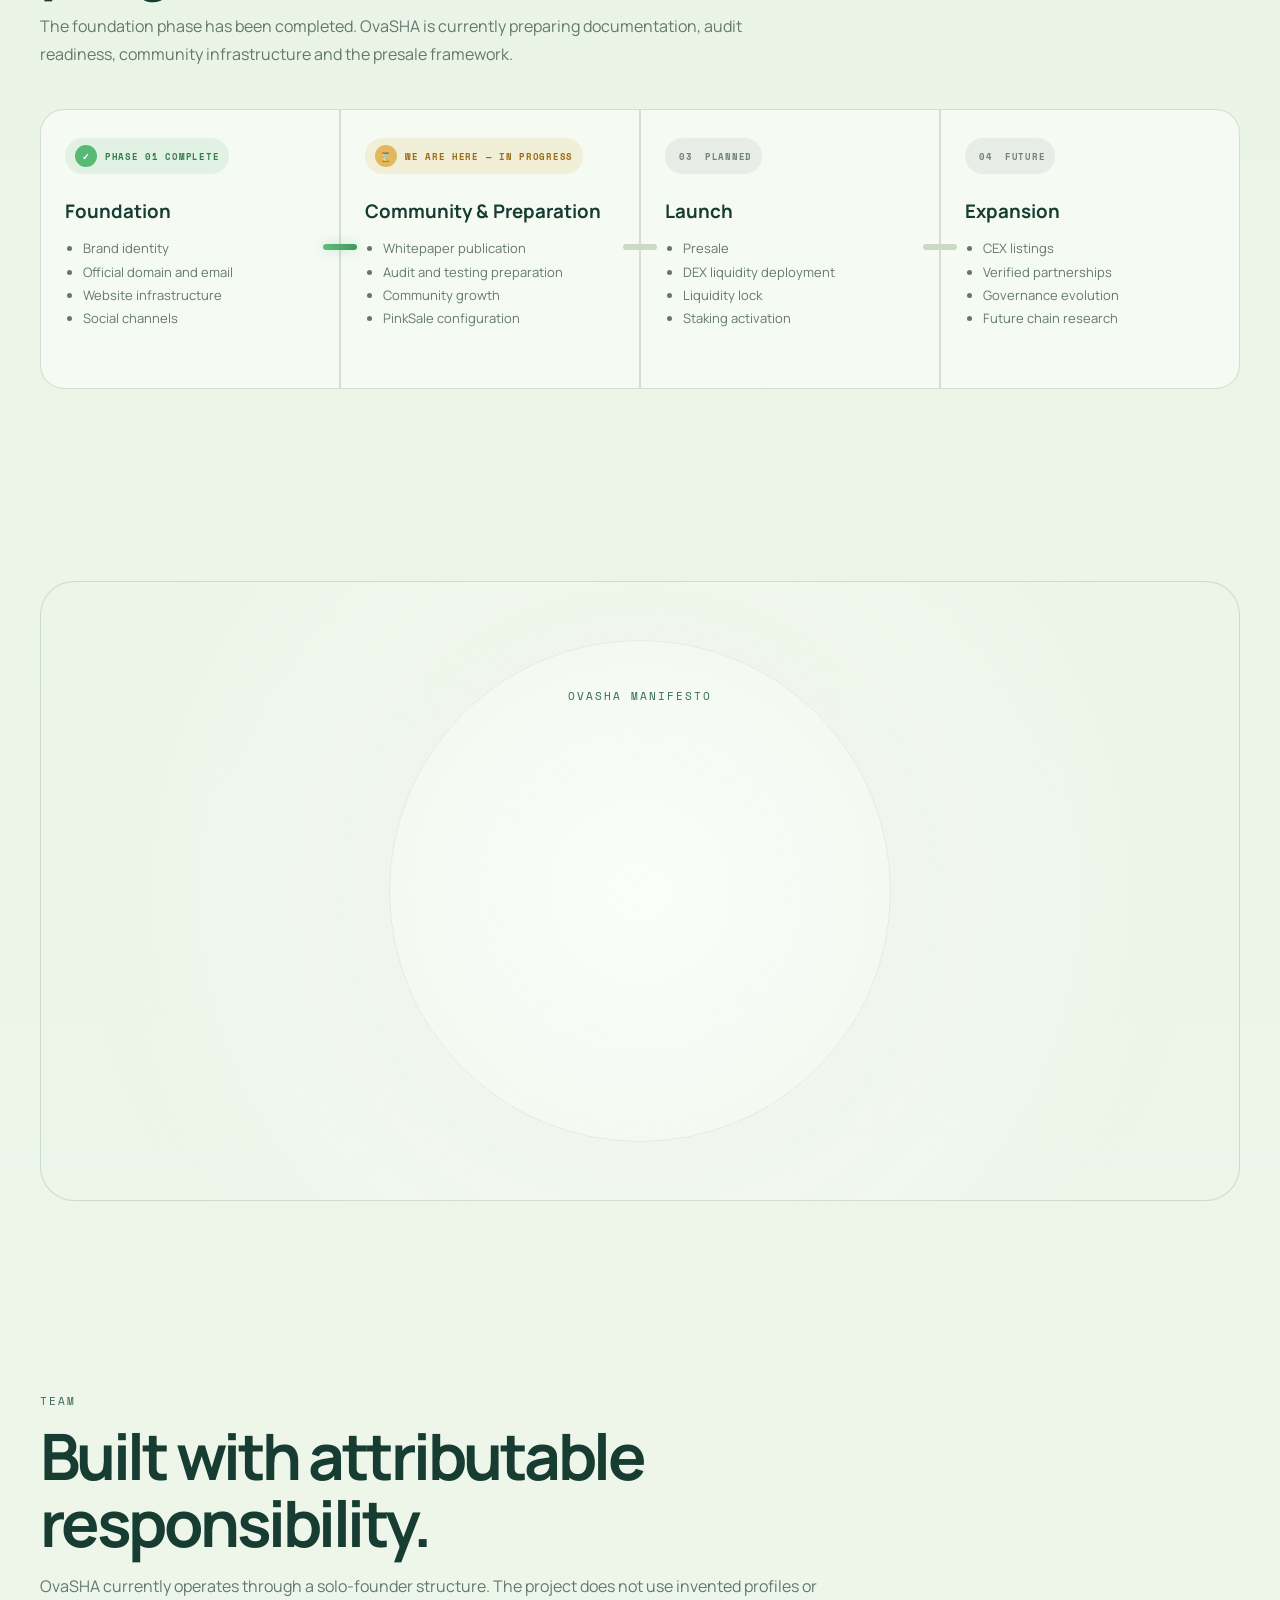
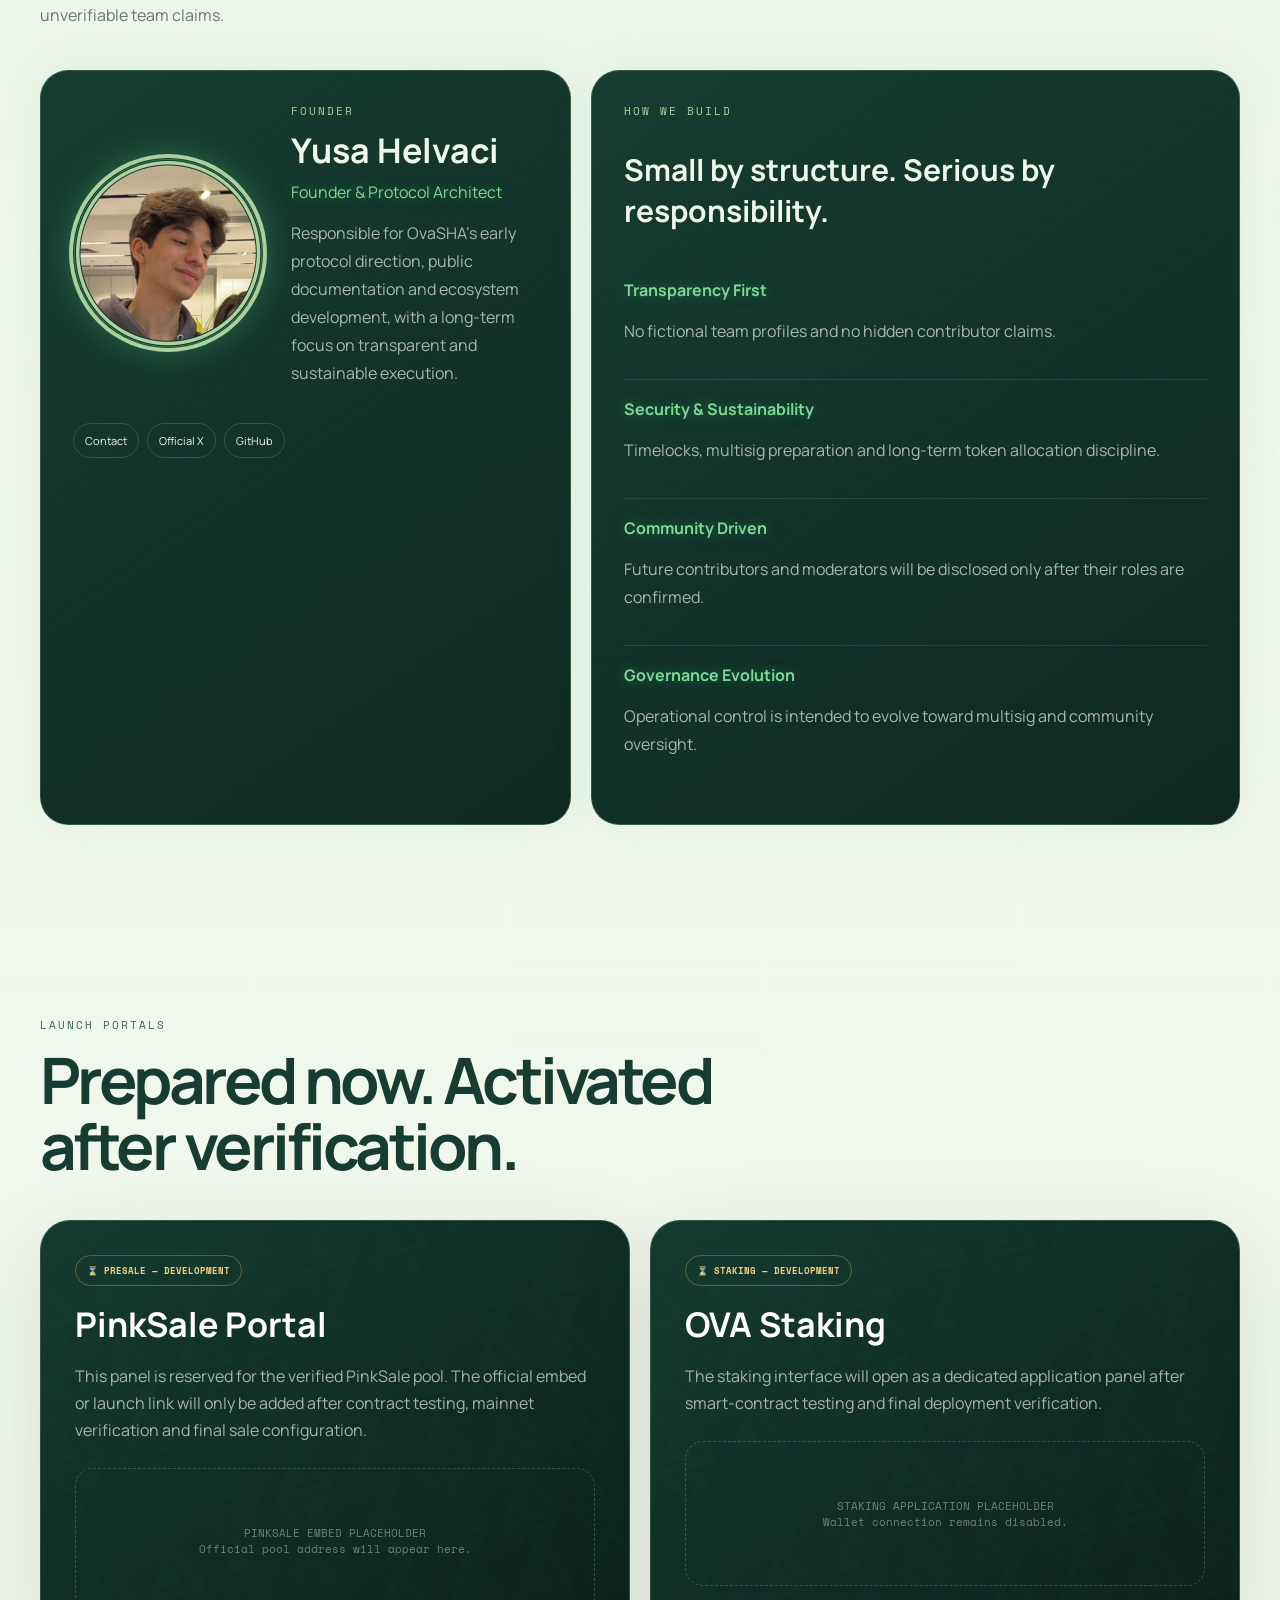
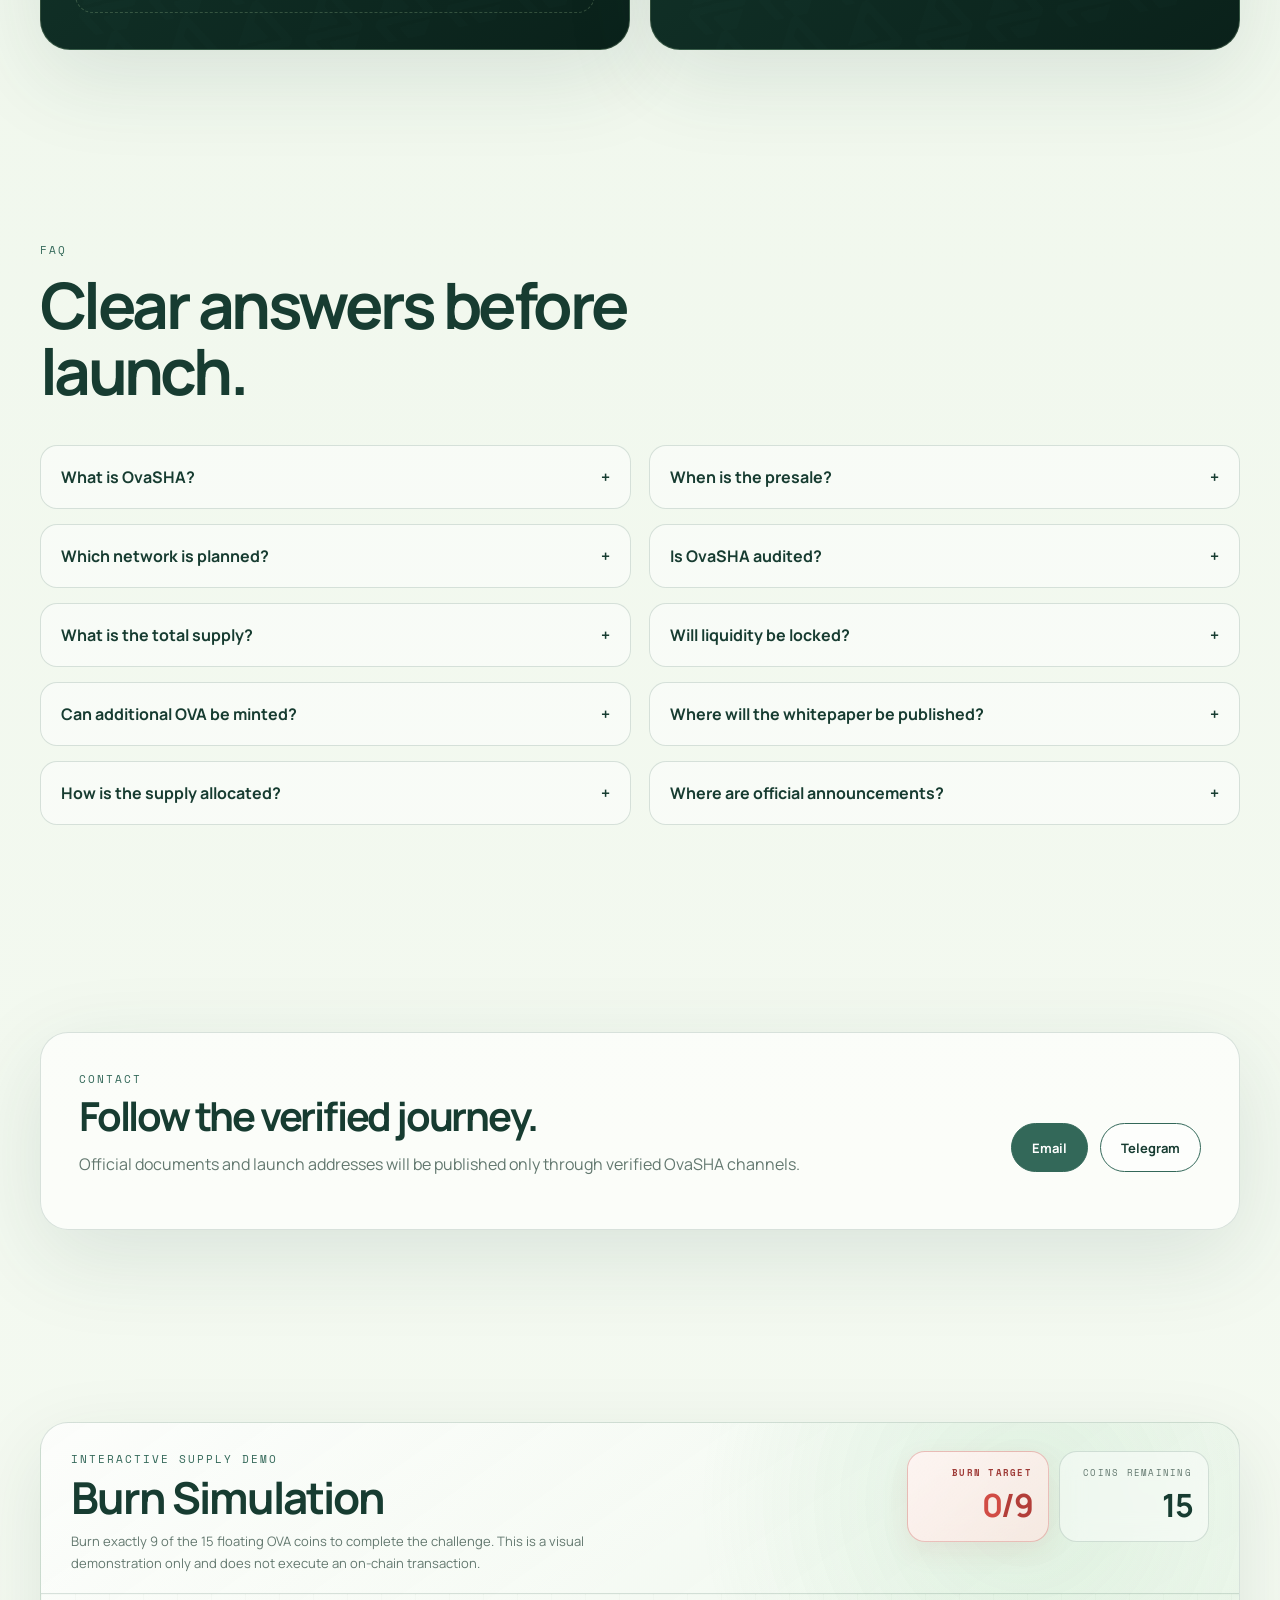
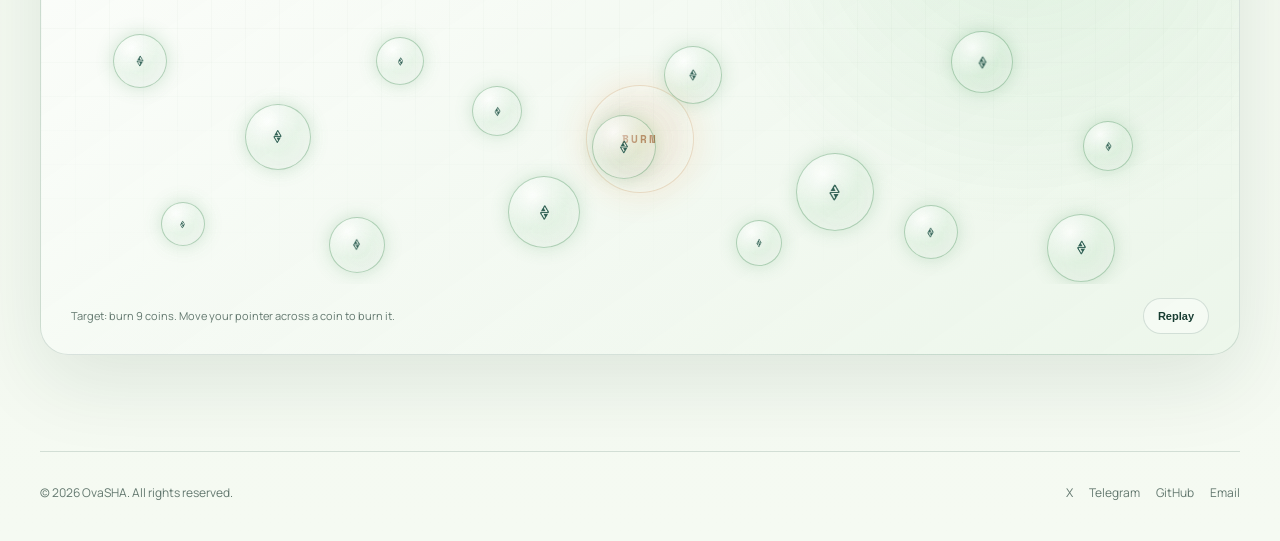
==== commit f18c45c1: "Lower Protocol Architecture code animation" ====
--- a/index.html
+++ b/index.html
@@ -31,7 +31,7 @@
 section{padding:96px 0;position:relative}.section-head{max-width:780px;margin-bottom:40px}h2{font-size:clamp(36px,5.2vw,64px);line-height:1.04;letter-spacing:-.055em;margin:14px 0}.section-head p{color:var(--muted);line-height:1.8}.reveal{opacity:1;transform:none;transition:.8s}.js .reveal{opacity:0;transform:translateY(30px)}.js .reveal.show{opacity:1;transform:none}
 .signal{min-height:76vh;display:grid;place-items:center}.signal-box{width:100%;min-height:520px;border-radius:34px;border:1px solid var(--line);display:grid;place-items:center;position:relative;overflow:hidden;background:radial-gradient(circle,rgba(255,255,255,.75),rgba(255,255,255,.22) 50%,transparent 78%)}.signal-box:before{content:"";position:absolute;inset:0;background:repeating-linear-gradient(0deg,rgba(50,110,90,.03) 0 1px,transparent 1px 4px)}.signal-word{position:relative;font-size:clamp(42px,8vw,112px);font-weight:700;letter-spacing:-.065em;text-align:center}.signal-word.glitch{text-shadow:3px 0 rgba(120,216,206,.55),-3px 0 rgba(199,167,232,.5);animation:glitch .28s steps(2)}@keyframes glitch{30%{transform:translate(-3px,1px)}60%{transform:translate(3px,-1px)}100%{transform:none}}.caret{display:inline-block;width:.07em;height:.8em;background:currentColor;margin-left:.08em;animation:blink .8s steps(1) infinite}@keyframes blink{50%{opacity:0}}
 .cards3{display:grid;grid-template-columns:repeat(3,1fr);gap:18px}.card{position:relative;padding:30px;border:1px solid var(--line);border-radius:25px;background:rgba(255,255,255,.48);backdrop-filter:blur(14px);transition:.25s;overflow:hidden}.card:before{content:"";position:absolute;inset:-1px;background:radial-gradient(220px circle at var(--mx,50%) var(--my,50%),rgba(116,216,157,.18),transparent 45%);opacity:0;transition:.25s;pointer-events:none}.card:hover{transform:translateY(-6px);box-shadow:var(--shadow)}.card:hover:before{opacity:1}.card h3{font-size:22px;margin:32px 0 10px}.card p{color:var(--muted);line-height:1.75;font-size:14px}.num{font:400 10px "Space Mono";letter-spacing:.14em;color:var(--forest)}
-.arch{border-radius:32px;background:linear-gradient(145deg,#173c31,#0c251e);color:#e8f6e3;overflow:hidden;border:1px solid rgba(172,208,157,.2);box-shadow:var(--shadow)}.arch-grid{display:grid;grid-template-columns:.85fr 1.15fr;gap:38px;padding:48px}.arch p{color:rgba(232,246,227,.65);line-height:1.8}.chips{display:flex;gap:9px;flex-wrap:wrap}.chips span{border:1px solid rgba(172,208,157,.18);border-radius:999px;padding:8px 10px;font:400 9px "Space Mono"}.codewin{border:1px solid rgba(172,208,157,.17);border-radius:20px;background:rgba(0,0,0,.22);overflow:hidden;min-height:350px;position:relative}.codehead{height:45px;border-bottom:1px solid rgba(172,208,157,.12);padding:14px 18px;font:400 10px "Space Mono";color:rgba(232,246,227,.45)}.codetrack{padding:18px 22px;animation:floatcode 13s ease-in-out infinite alternate}@keyframes floatcode{to{transform:translateY(-55px)}}.coderow{font:400 11px/1.7 "Space Mono";color:rgba(232,246,227,.72);white-space:pre-wrap}.kw{color:#9fe1ac}.com{color:rgba(194,225,199,.34)}.code-scan{position:absolute;left:0;right:0;height:22%;top:-30%;background:linear-gradient(transparent,rgba(120,216,206,.07),transparent);animation:scan 5.5s linear infinite}@keyframes scan{to{transform:translateY(650%)}}
+.arch{border-radius:32px;background:linear-gradient(145deg,#173c31,#0c251e);color:#e8f6e3;overflow:hidden;border:1px solid rgba(172,208,157,.2);box-shadow:var(--shadow)}.arch-grid{display:grid;grid-template-columns:.85fr 1.15fr;gap:38px;padding:48px}.arch p{color:rgba(232,246,227,.65);line-height:1.8}.chips{display:flex;gap:9px;flex-wrap:wrap}.chips span{border:1px solid rgba(172,208,157,.18);border-radius:999px;padding:8px 10px;font:400 9px "Space Mono"}.codewin{border:1px solid rgba(172,208,157,.17);border-radius:20px;background:rgba(0,0,0,.22);overflow:hidden;min-height:350px;position:relative}.codehead{height:45px;border-bottom:1px solid rgba(172,208,157,.12);padding:14px 18px;font:400 10px "Space Mono";color:rgba(232,246,227,.45)}.codetrack{padding:38px 22px 24px;animation:floatcode 13s ease-in-out infinite alternate}@keyframes floatcode{from{transform:translateY(0)}to{transform:translateY(-30px)}}.coderow{font:400 11px/1.7 "Space Mono";color:rgba(232,246,227,.72);white-space:pre-wrap}.kw{color:#9fe1ac}.com{color:rgba(194,225,199,.34)}.code-scan{position:absolute;left:0;right:0;height:22%;top:-30%;background:linear-gradient(transparent,rgba(120,216,206,.07),transparent);animation:scan 5.5s linear infinite}@keyframes scan{to{transform:translateY(650%)}}
 .flow{display:grid;grid-template-columns:repeat(6,1fr);gap:13px;position:relative}.flow:before{content:"";position:absolute;left:5%;right:5%;top:50%;height:3px;background:linear-gradient(90deg,var(--mint),var(--forest));transform-origin:left;transform:scaleX(var(--flow,0));transition:.2s}.node{position:relative;z-index:2;padding:18px;border:1px solid var(--line);border-radius:18px;background:#f9fcf7;min-height:120px;display:flex;flex-direction:column;justify-content:space-between}.node i{width:13px;height:13px;border-radius:50%;background:#d8e8d2;border:1px solid var(--forest)}.node.active{transform:translateY(-7px);box-shadow:0 0 26px rgba(85,197,131,.18)}.node.active i{background:#72cc8d;box-shadow:0 0 16px rgba(85,197,131,.65)}.node span{font:400 9px "Space Mono";color:var(--muted)}
 .token-wrap{display:grid;grid-template-columns:1.05fr .95fr;gap:46px;align-items:center}.chartbox{position:relative;min-height:620px;display:grid;place-items:center}.chartbox svg{width:min(100%,590px);overflow:visible}.slice{cursor:pointer;stroke:#f1f8ed;stroke-width:2;transition:.25s;outline:none}.slice.active,.slice:hover{stroke:white;stroke-width:6;filter:saturate(1.3) brightness(1.08) drop-shadow(0 0 10px rgba(69,157,104,.45))}.chartcenter{position:absolute;text-align:center;pointer-events:none}.chartcenter strong{display:block;font-size:44px;letter-spacing:-.06em}.chartcenter span{font:400 10px "Space Mono";letter-spacing:.14em;color:var(--muted)}.callouts{position:absolute;inset:0;pointer-events:none}.callout-label{position:absolute;min-width:170px;max-width:230px;padding:11px 13px;border-left:3px solid var(--c);background:rgba(255,255,255,.88);border-radius:0 12px 12px 0;box-shadow:0 12px 32px rgba(42,86,72,.10);opacity:0;transform:translateY(5px);transition:.25s}.callout-label.show{opacity:1;transform:none}.callout-label b{display:block;font-size:18px}.callout-label small{display:block;color:var(--muted);font-size:11px;line-height:1.5;margin-top:4px}.detail{padding:32px;border:1px solid var(--line);border-radius:26px;background:rgba(255,255,255,.62);box-shadow:var(--shadow)}.detail .pct{font-size:56px;font-weight:700;letter-spacing:-.065em}.detail p{color:var(--muted);line-height:1.75}.legend{display:grid;grid-template-columns:1fr 1fr;gap:9px;margin-top:18px}.legend button{border:1px solid var(--line);border-radius:12px;background:rgba(255,255,255,.45);padding:11px;text-align:left;font-family:inherit;cursor:pointer}.legend i{display:inline-block;width:10px;height:10px;border-radius:50%;margin-right:7px}
 .roadmap{display:grid;grid-template-columns:repeat(4,1fr);gap:0;align-items:stretch}.phase{position:relative;padding:28px 24px;border:1px solid var(--line);background:rgba(255,255,255,.5);min-height:280px}.phase:first-child{border-radius:24px 0 0 24px}.phase:last-child{border-radius:0 24px 24px 0}.phase:not(:last-child):after{content:"";position:absolute;right:-1px;top:48%;width:34px;height:6px;background:#cbd9c7;z-index:3;transform:translateX(50%);border-radius:999px}.phase.done:not(:last-child):after{background:linear-gradient(90deg,#62bd7c,#3f9660);box-shadow:0 0 12px rgba(78,181,112,.32)}.status{display:inline-flex;align-items:center;gap:8px;border-radius:999px;padding:7px 10px;font:700 9px "Space Mono";letter-spacing:.08em}.done .status{background:rgba(91,187,122,.13);color:#367b4e}.activephase .status{background:rgba(227,184,91,.18);color:#9a6c12}.future .status{background:rgba(95,116,106,.09);color:#718078}.statusicon{width:22px;height:22px;border-radius:50%;display:grid;place-items:center}.done .statusicon{background:#58b975;color:white}.activephase .statusicon{background:#e3b85b;color:#4c3a16;animation:hourglass 2.2s ease-in-out infinite}@keyframes hourglass{50%{transform:rotate(180deg)}}.phase h3{margin:24px 0 12px}.phase ul{padding-left:18px;color:var(--muted);line-height:1.8;font-size:13px}
@@ -865,6 +865,176 @@
         flex:1;
         min-width:0;
         text-align:left;
+      }
+    }
+
+
+    /* ===== Exact dark-mode fixes for the real site classes ===== */
+
+    /* Tokenomics: the panel that opens/updates on slice hover */
+    html[data-theme="dark"] #tokenomics aside.detail,
+    html[data-theme="dark"] #tokenomics .detail,
+    html[data-theme="dark"] aside#detail {
+      background:
+        radial-gradient(circle at 88% 10%, rgba(91,181,111,.10), transparent 34%),
+        linear-gradient(145deg, #122b20, #07170f) !important;
+      border: 1px solid rgba(151,214,164,.22) !important;
+      color: #f2faf3 !important;
+      box-shadow:
+        0 24px 70px rgba(0,0,0,.34),
+        inset 0 1px 0 rgba(255,255,255,.025),
+        0 0 24px rgba(112,190,127,.055) !important;
+    }
+
+    html[data-theme="dark"] #tokenomics .detail .eyebrow,
+    html[data-theme="dark"] aside#detail .eyebrow {
+      color: #8fb39a !important;
+    }
+
+    html[data-theme="dark"] #tokenomics .detail h3,
+    html[data-theme="dark"] #tokenomics .detail .pct,
+    html[data-theme="dark"] #tokenomics .detail b,
+    html[data-theme="dark"] aside#detail h3,
+    html[data-theme="dark"] aside#detail .pct,
+    html[data-theme="dark"] aside#detail b {
+      color: #f3fbf4 !important;
+    }
+
+    html[data-theme="dark"] #tokenomics .detail p,
+    html[data-theme="dark"] aside#detail p {
+      color: #aec3b2 !important;
+    }
+
+    /* Tokenomics selection buttons below the detail panel */
+    html[data-theme="dark"] #tokenomics .legend button {
+      background: linear-gradient(145deg, #163728, #0a2418) !important;
+      border-color: rgba(151,214,164,.19) !important;
+      color: #edf8ef !important;
+      box-shadow: inset 0 1px 0 rgba(255,255,255,.018) !important;
+    }
+
+    html[data-theme="dark"] #tokenomics .legend button:hover,
+    html[data-theme="dark"] #tokenomics .legend button:focus {
+      background: linear-gradient(145deg, #1e4934, #0f3020) !important;
+      border-color: rgba(151,214,164,.36) !important;
+      color: #ffffff !important;
+    }
+
+    /* Protocol Flow: exact markup is .flow#flow > .node */
+    html[data-theme="dark"] .flow#flow {
+      color: #f2faf3 !important;
+    }
+
+    html[data-theme="dark"] .flow#flow .node {
+      background:
+        radial-gradient(circle at 84% 12%, rgba(91,181,111,.085), transparent 34%),
+        linear-gradient(145deg, #173a29, #0b2519) !important;
+      border: 1px solid rgba(151,214,164,.23) !important;
+      color: #f2faf3 !important;
+      box-shadow:
+        inset 0 1px 0 rgba(255,255,255,.025),
+        0 13px 32px rgba(0,0,0,.18) !important;
+    }
+
+    html[data-theme="dark"] .flow#flow .node b {
+      color: #f3fbf4 !important;
+    }
+
+    html[data-theme="dark"] .flow#flow .node span {
+      color: #adc3b2 !important;
+    }
+
+    html[data-theme="dark"] .flow#flow .node i {
+      background: rgba(112,188,127,.32) !important;
+      border-color: rgba(158,221,170,.48) !important;
+    }
+
+    html[data-theme="dark"] .flow#flow .node.active {
+      background:
+        radial-gradient(circle at 84% 12%, rgba(112,205,132,.13), transparent 38%),
+        linear-gradient(145deg, #20503a, #113422) !important;
+      border-color: rgba(143,211,154,.47) !important;
+      box-shadow:
+        0 18px 42px rgba(0,0,0,.25),
+        0 0 25px rgba(143,211,154,.10) !important;
+    }
+
+    html[data-theme="dark"] .flow#flow .node.active i {
+      background: #8fd39a !important;
+      box-shadow: 0 0 18px rgba(143,211,154,.52) !important;
+    }
+
+
+    /* ===== FINAL EXACT DARK MODE FIXES ===== */
+
+    /* Real Contact box class used by the page */
+    html[data-theme="dark"] .contact {
+      background:
+        radial-gradient(circle at 88% 18%, rgba(94,184,113,.10), transparent 34%),
+        linear-gradient(145deg, #122b20, #07170f) !important;
+      border-color: rgba(151,214,164,.22) !important;
+      color: #f3faf4 !important;
+      box-shadow:
+        0 28px 78px rgba(0,0,0,.34),
+        inset 0 1px 0 rgba(255,255,255,.025),
+        0 0 26px rgba(112,190,127,.055) !important;
+    }
+
+    html[data-theme="dark"] .contact h2,
+    html[data-theme="dark"] .contact h3,
+    html[data-theme="dark"] .contact strong {
+      color: #f4fbf5 !important;
+    }
+
+    html[data-theme="dark"] .contact p {
+      color: #adc2b1 !important;
+    }
+
+    html[data-theme="dark"] .contact .eyebrow {
+      color: #8fb39a !important;
+    }
+
+    html[data-theme="dark"] .contact .btn.secondary {
+      background: #163728 !important;
+      border-color: rgba(151,214,164,.26) !important;
+      color: #eef8ef !important;
+    }
+
+    html[data-theme="dark"] .contact .btn.secondary:hover {
+      background: #1d4934 !important;
+      border-color: rgba(151,214,164,.38) !important;
+      color: #ffffff !important;
+    }
+
+    /* Real Tokenomics hover callout class used around the chart */
+    html[data-theme="dark"] #tokenomics .callout-label,
+    html[data-theme="dark"] .chartbox .callout-label {
+      background:
+        radial-gradient(circle at 90% 10%, rgba(93,186,113,.10), transparent 42%),
+        linear-gradient(145deg, #132e22, #081911) !important;
+      border-left-color: var(--c) !important;
+      color: #f3faf4 !important;
+      box-shadow:
+        0 16px 38px rgba(0,0,0,.34),
+        inset 0 1px 0 rgba(255,255,255,.025),
+        0 0 18px rgba(112,190,127,.055) !important;
+    }
+
+    html[data-theme="dark"] #tokenomics .callout-label b,
+    html[data-theme="dark"] .chartbox .callout-label b {
+      color: #f4fbf5 !important;
+    }
+
+    html[data-theme="dark"] #tokenomics .callout-label small,
+    html[data-theme="dark"] .chartbox .callout-label small {
+      color: #adc2b1 !important;
+    }
+
+
+    @media(max-width:700px){
+      .codetrack{
+        padding-top:32px;
+        padding-bottom:22px;
       }
     }
 
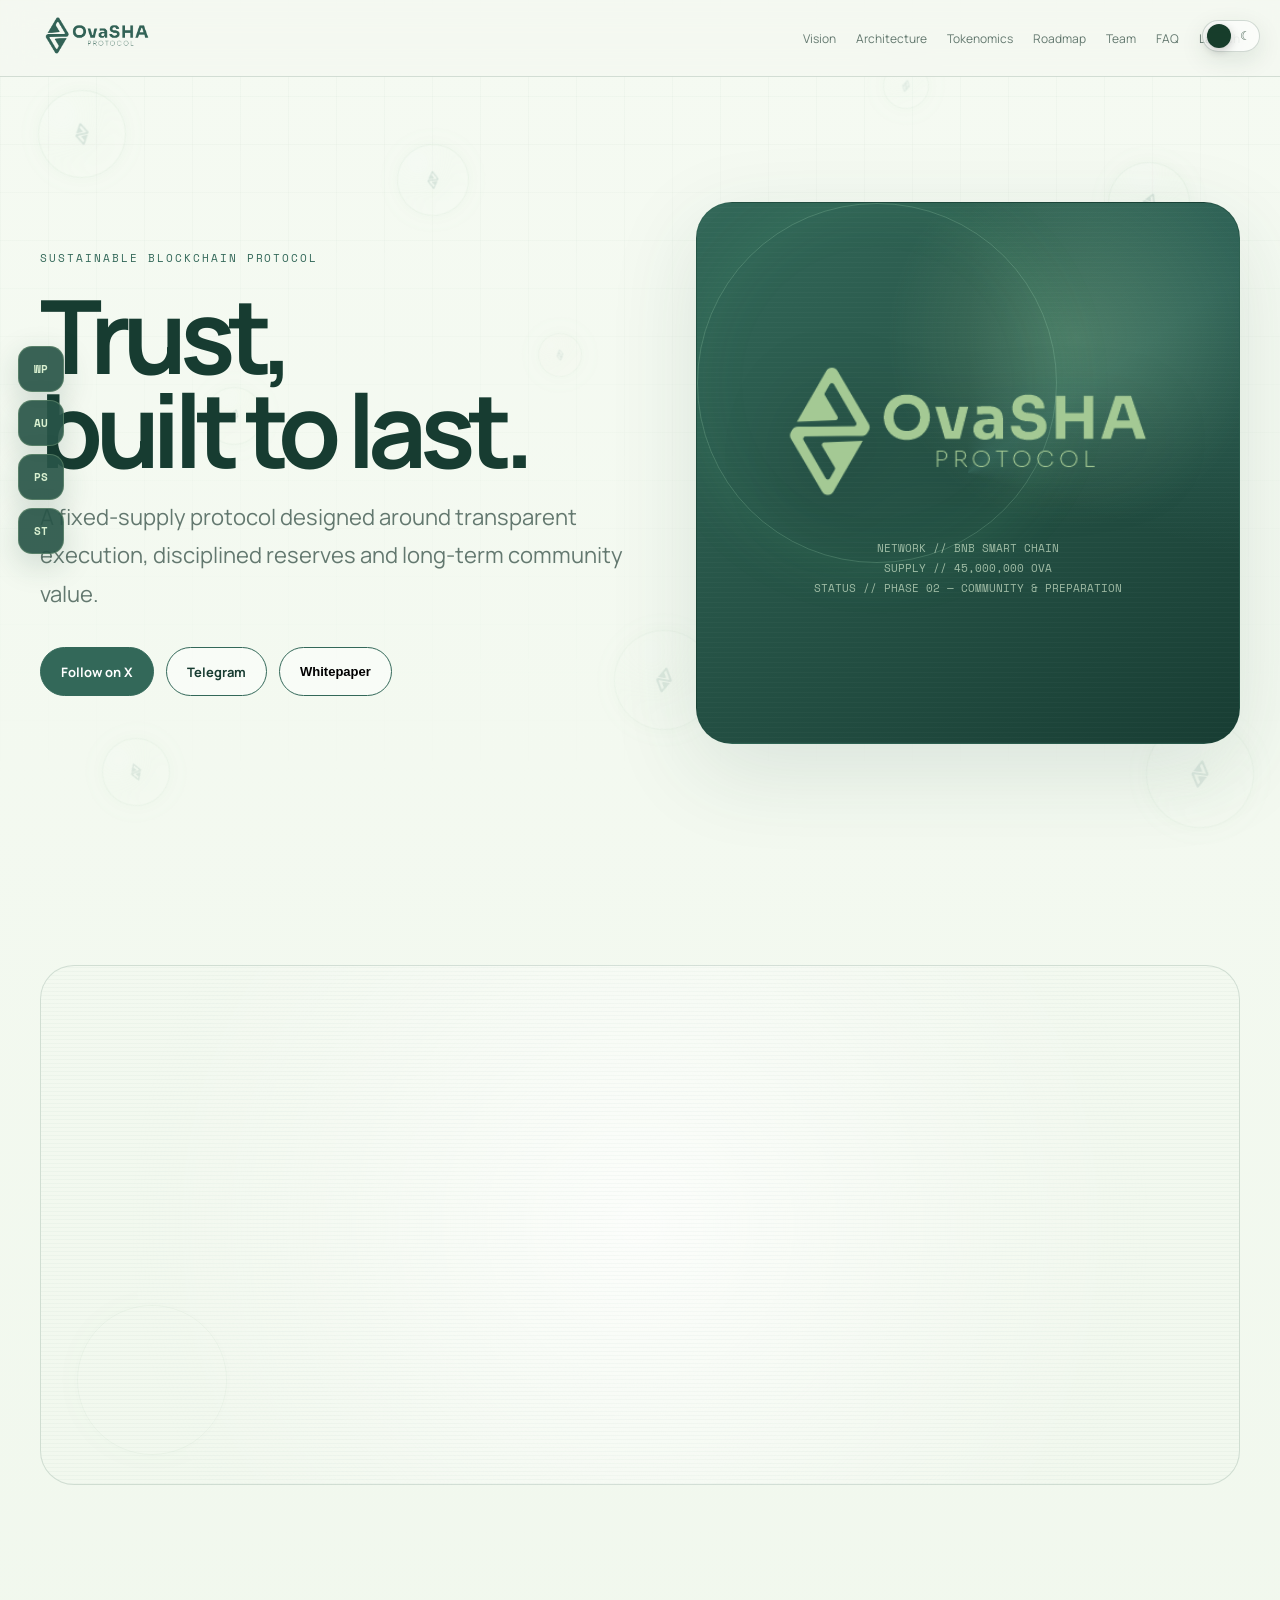
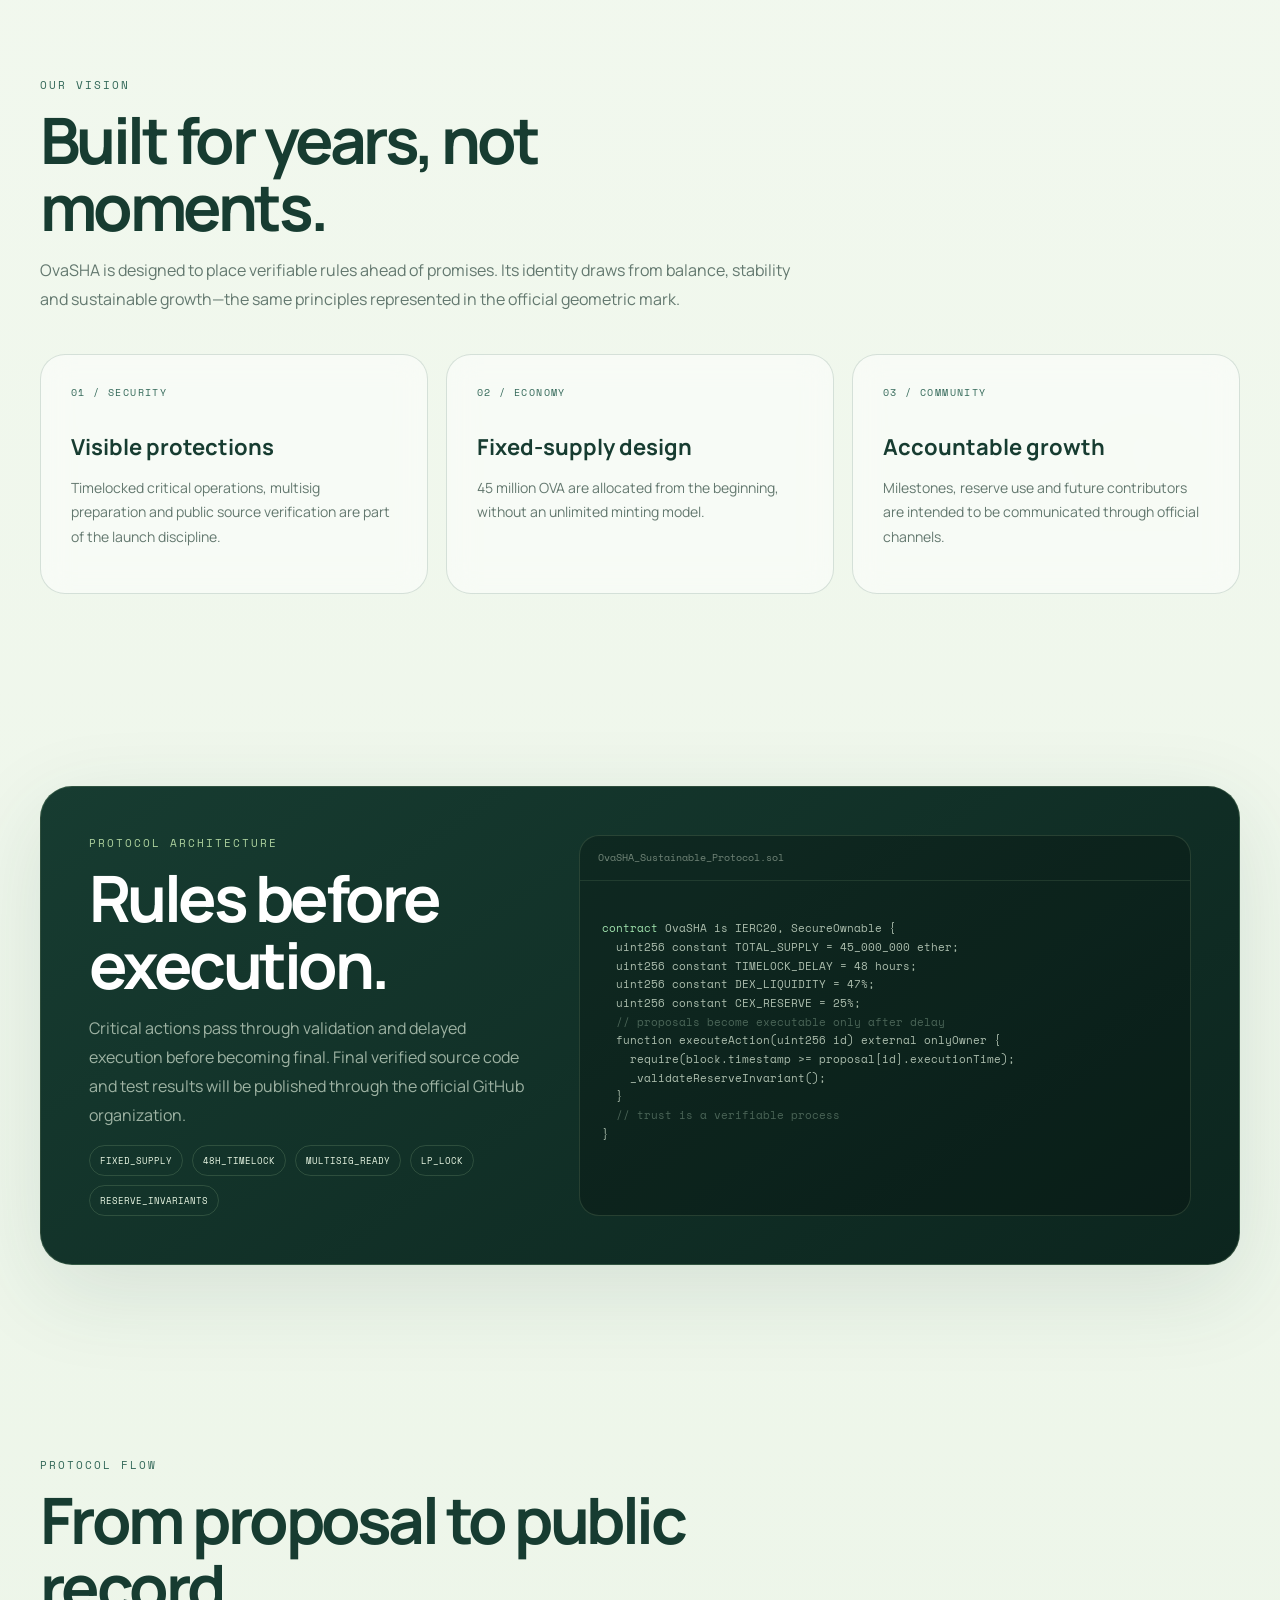
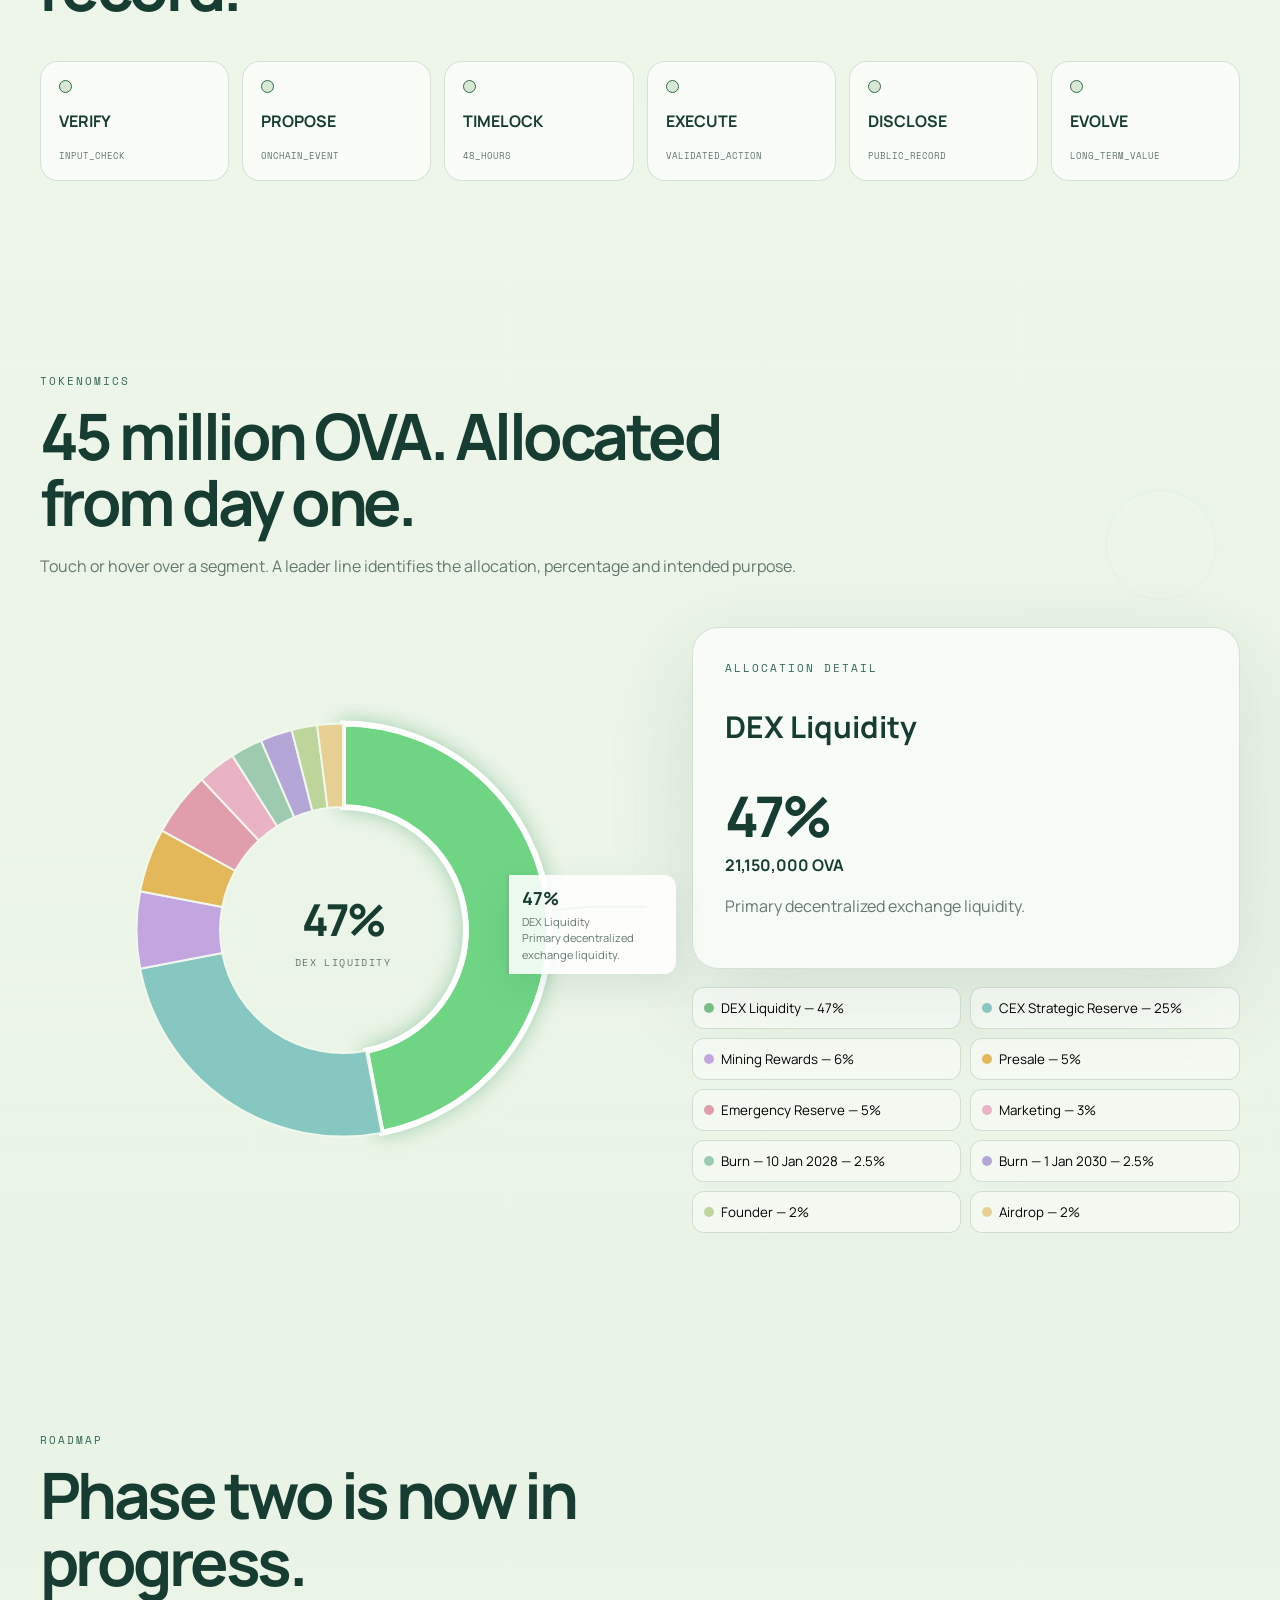
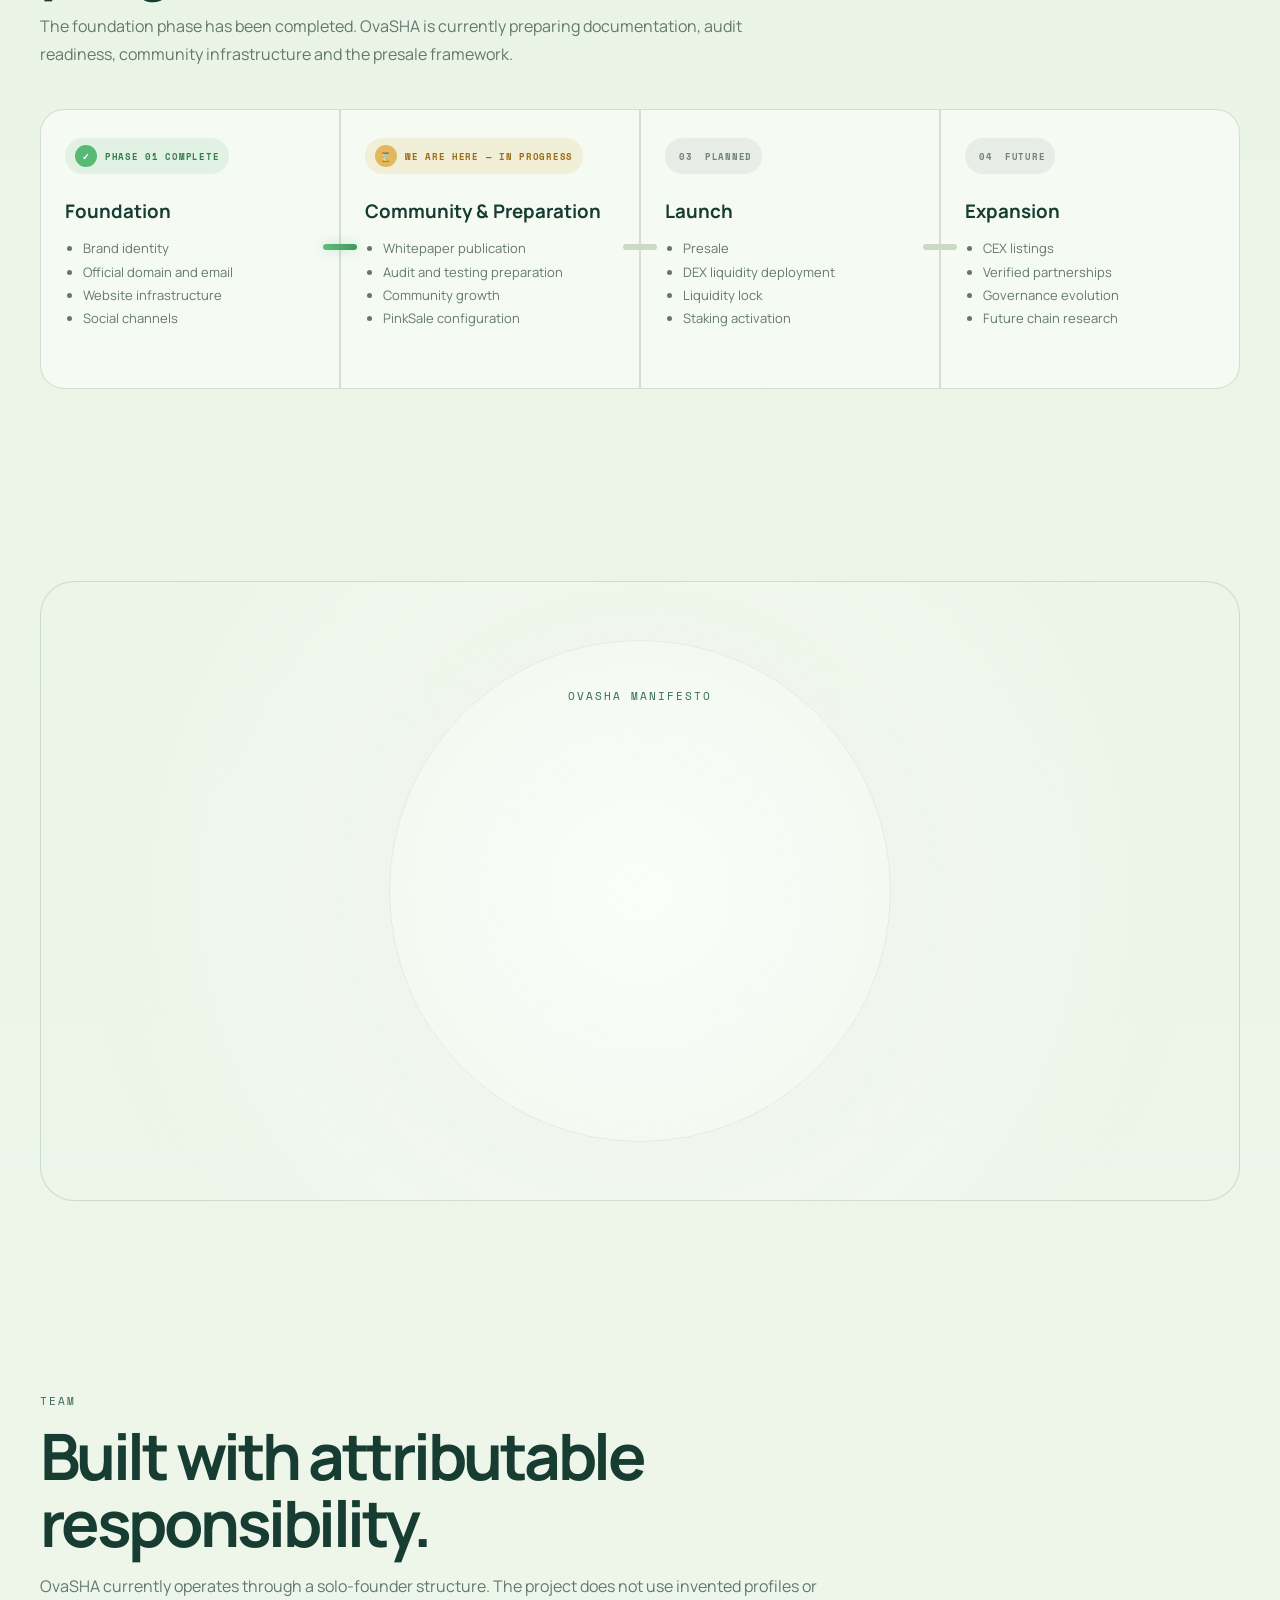
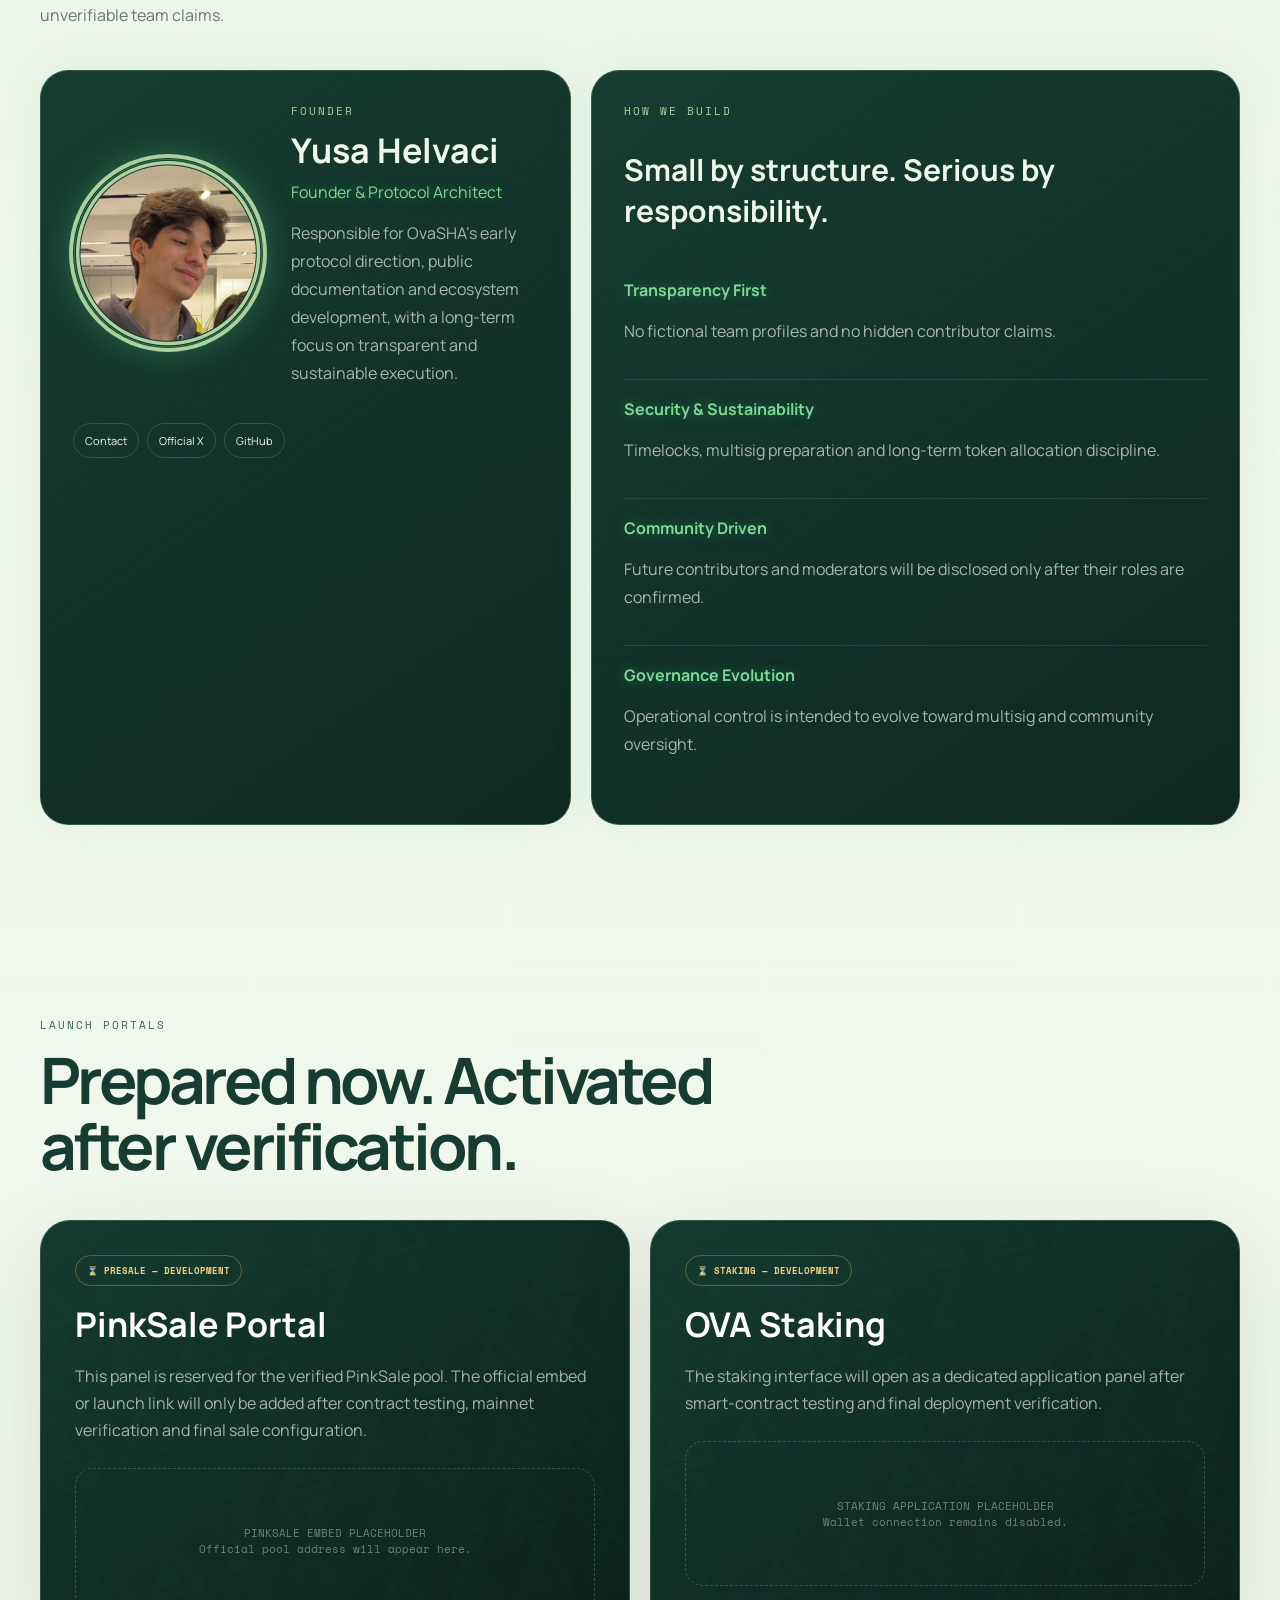
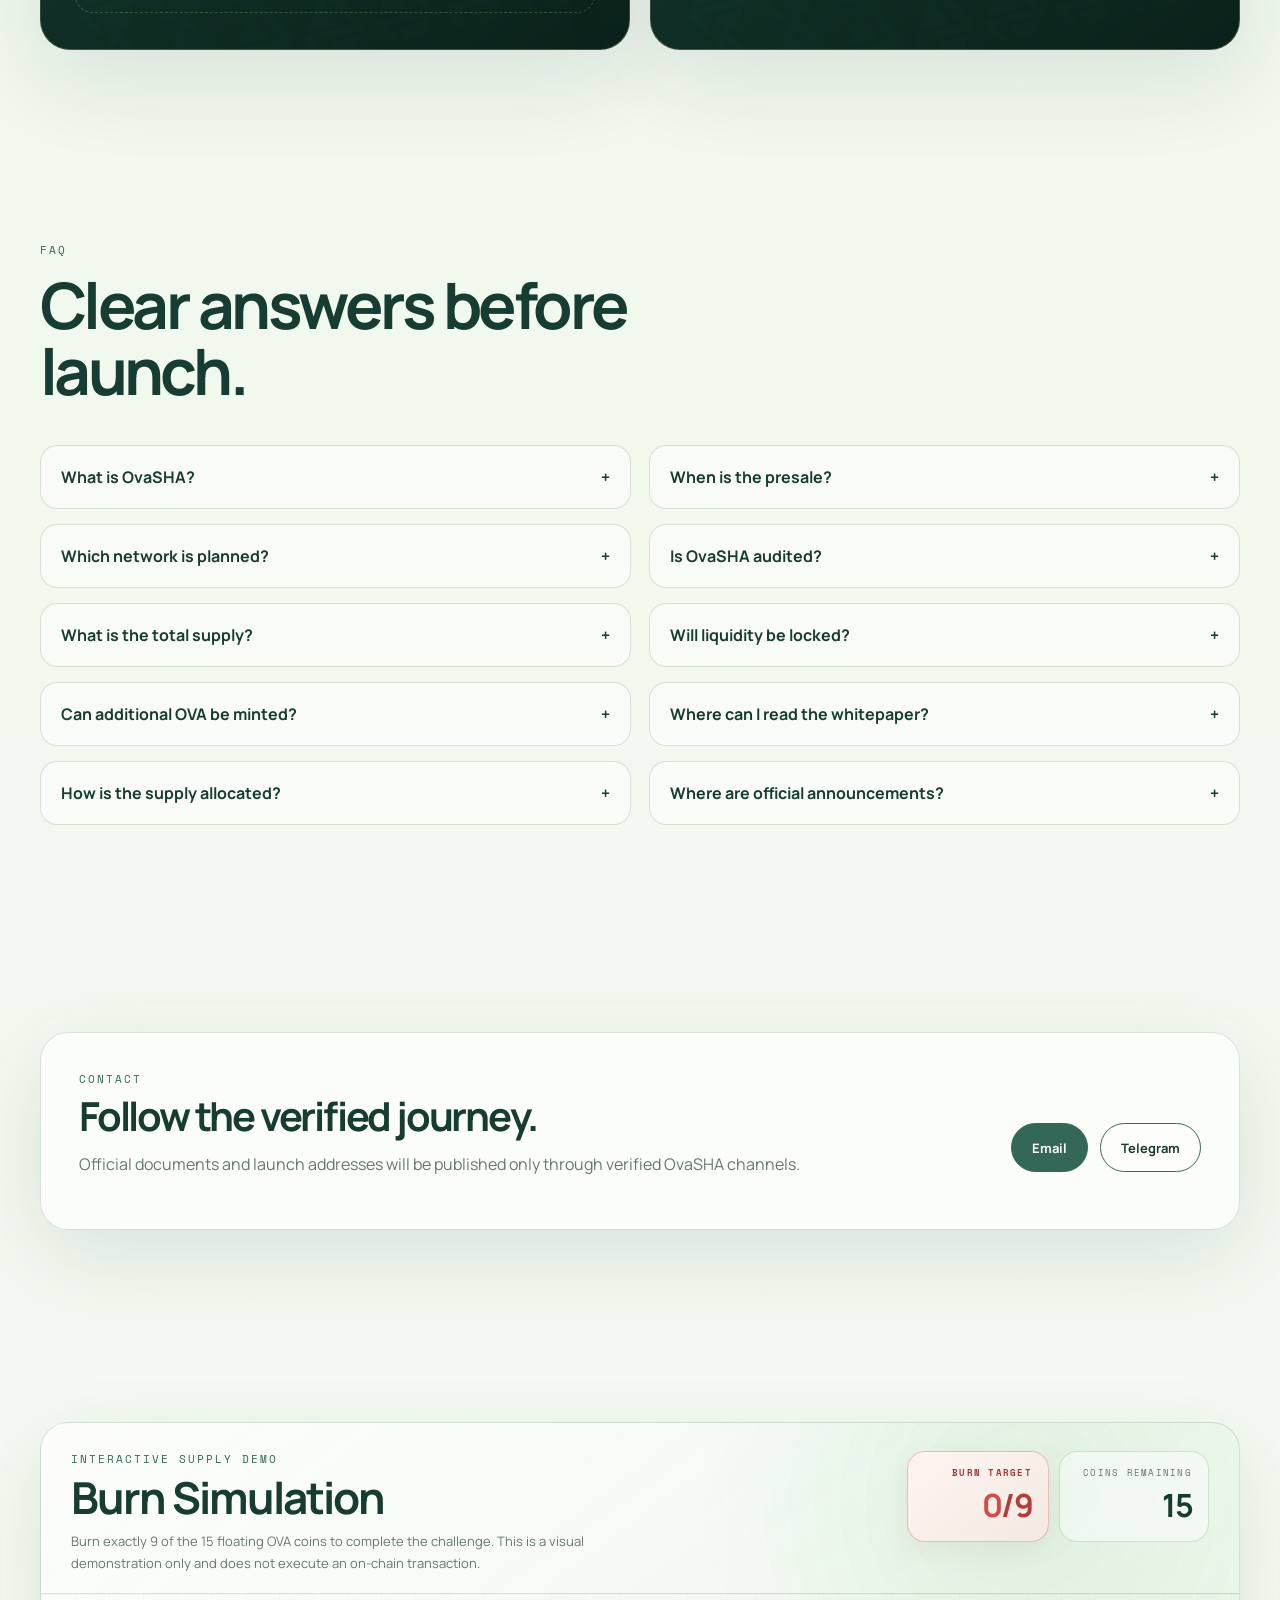
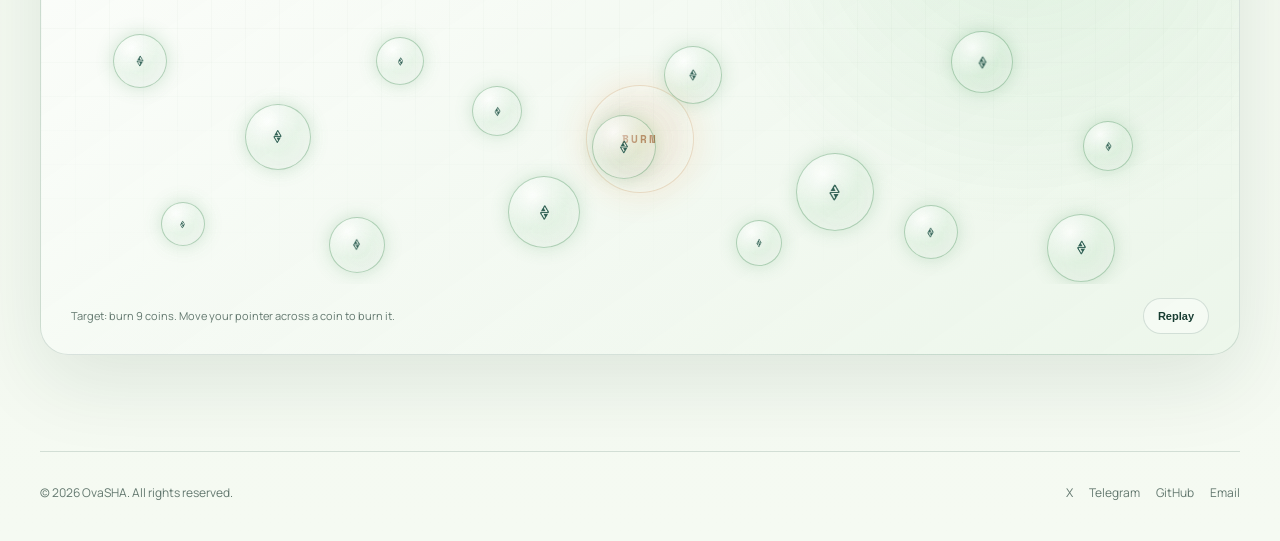
==== commit 64bf45ca: "wp" ====
--- a/index.html
+++ b/index.html
@@ -1038,6 +1038,27 @@
       }
     }
 
+
+/* Official Whitepaper drawer */
+.drawer:has(.wp-panel){width:min(430px,calc(100vw - 100px));max-height:92vh;overflow:auto}
+.wp-panel{padding-top:2px}
+.wp-cover-link{position:relative;display:block;margin:16px 0 18px;border-radius:16px;overflow:hidden;border:1px solid rgba(172,208,157,.30);background:#0b2119;box-shadow:0 18px 42px rgba(0,0,0,.28);aspect-ratio:1.414/1}
+.wp-cover{display:block;width:100%;height:100%;object-fit:cover;object-position:top center;transition:transform .35s ease,filter .35s ease}
+.wp-cover-overlay{position:absolute;right:12px;bottom:12px;padding:8px 10px;border-radius:999px;background:rgba(7,26,18,.88);border:1px solid rgba(172,208,157,.32);color:#eff9f1;font:700 9px "Space Mono";letter-spacing:.08em;opacity:0;transform:translateY(5px);transition:.25s}
+.wp-cover-link:hover .wp-cover{transform:scale(1.018);filter:brightness(.82)}
+.wp-cover-link:hover .wp-cover-overlay{opacity:1;transform:none}
+.drawer .wp-panel h3{margin:8px 0 8px}
+.drawer .wp-intro{margin:0 0 14px;color:rgba(255,255,255,.68);font-size:14px;line-height:1.65}
+.wp-meta{display:flex;flex-wrap:wrap;gap:7px;margin:0 0 16px}
+.wp-meta span{border:1px solid rgba(172,208,157,.24);background:rgba(172,208,157,.07);color:#cde7c8;border-radius:999px;padding:7px 9px;font:700 8px "Space Mono";letter-spacing:.06em}
+.wp-open-btn{display:flex;align-items:center;justify-content:space-between;width:100%;padding:13px 15px;border-radius:13px;background:linear-gradient(135deg,#acd09d,#7ebc82);color:#0c281b;text-decoration:none;font:800 10px "Space Mono";letter-spacing:.05em;box-shadow:0 10px 26px rgba(122,188,130,.18);transition:transform .2s ease,filter .2s ease}
+.wp-open-btn:hover{transform:translateY(-2px);filter:brightness(1.05)}
+.wp-open-btn b{font-size:14px}
+@media(max-width:560px){
+  .drawer:has(.wp-panel){left:70px;width:calc(100vw - 84px)}
+  .wp-cover-link{margin-top:14px}
+}
+
 </style>
 </head>
 <body>
@@ -1085,7 +1106,7 @@
 <section class="manifesto shell reveal" id="manifesto"><div class="manifesto-stage" id="mstage"><div><div class="eyebrow">OvaSHA Manifesto</div><p class="manifesto-line" id="mline"></p><div class="msign" id="msign">— OvaSHA Protocol</div></div></div></section>
 <section class="shell reveal" id="team"><div class="section-head"><div class="eyebrow">Team</div><h2>Built with attributable responsibility.</h2><p>OvaSHA currently operates through a solo-founder structure. The project does not use invented profiles or unverifiable team claims.</p></div><div class="team"><article class="founder"><div class="founder-top"><img class="avatar" src="/assets/founder-yusa.png" alt="Yusa Helvaci"><div><div class="eyebrow" style="color:#acd09d">Founder</div><h3>Yusa Helvaci</h3><div class="neon">Founder & Protocol Architect</div><p>Responsible for OvaSHA’s early protocol direction, public documentation and ecosystem development, with a long-term focus on transparent and sustainable execution.</p></div></div><div class="founderlinks"><a href="mailto:contact@ovasha.com">Contact</a><a href="https://x.com/OvaSHA_Protocol" target="_blank">Official X</a><a href="https://github.com/OvaSHAProtocol" target="_blank">GitHub</a></div></article><article class="principles"><div class="eyebrow" style="color:#acd09d">How We Build</div><h3 style="font-size:30px">Small by structure. Serious by responsibility.</h3><div class="principle"><b class="neon">Transparency First</b><p>No fictional team profiles and no hidden contributor claims.</p></div><div class="principle"><b class="neon">Security & Sustainability</b><p>Timelocks, multisig preparation and long-term token allocation discipline.</p></div><div class="principle"><b class="neon">Community Driven</b><p>Future contributors and moderators will be disclosed only after their roles are confirmed.</p></div><div class="principle"><b class="neon">Governance Evolution</b><p>Operational control is intended to evolve toward multisig and community oversight.</p></div></article></div></section>
 <section class="shell reveal" id="portals"><div class="section-head"><div class="eyebrow">Launch Portals</div><h2>Prepared now. Activated after verification.</h2></div><div class="portal-grid"><article class="portal"><div class="devbadge">⌛ PRESALE — DEVELOPMENT</div><h3>PinkSale Portal</h3><p>This panel is reserved for the verified PinkSale pool. The official embed or launch link will only be added after contract testing, mainnet verification and final sale configuration.</p><div class="embedzone">PINKSALE EMBED PLACEHOLDER<br>Official pool address will appear here.</div></article><article class="portal"><div class="devbadge">⌛ STAKING — DEVELOPMENT</div><h3>OVA Staking</h3><p>The staking interface will open as a dedicated application panel after smart-contract testing and final deployment verification.</p><div class="embedzone">STAKING APPLICATION PLACEHOLDER<br>Wallet connection remains disabled.</div></article></div></section>
-<section class="shell reveal" id="faq"><div class="section-head"><div class="eyebrow">FAQ</div><h2>Clear answers before launch.</h2></div><div class="faq"><details><summary>What is OvaSHA?</summary><p>OvaSHA is a fixed-supply blockchain protocol focused on security, transparent execution, community and long-term value.</p></details><details><summary>Which network is planned?</summary><p>The initial deployment is planned for BNB Smart Chain, subject to final testnet validation and mainnet verification.</p></details><details><summary>What is the total supply?</summary><p>45,000,000 OVA.</p></details><details><summary>Can additional OVA be minted?</summary><p>The current protocol design does not include an unlimited minting mechanism.</p></details><details><summary>How is the supply allocated?</summary><ul><li>DEX — 47%</li><li>CEX strategic reserve — 25%</li><li>Mining rewards — 6%</li><li>Presale — 5%</li><li>Emergency reserve — 5%</li><li>Marketing — 3%</li><li>Scheduled burns — 5%</li><li>Founder — 2%</li><li>Airdrop — 2%</li></ul></details><details><summary>When is the presale?</summary><p>No date has been announced. The verified PinkSale pool will appear only through official channels.</p></details><details><summary>Is OvaSHA audited?</summary><p>Audit publication is part of phase two. No completed-audit claim is made until a final report is publicly available.</p></details><details><summary>Will liquidity be locked?</summary><p>The planned architecture includes liquidity locking. Final on-chain proof will be published at launch.</p></details><details><summary>Where will the whitepaper be published?</summary><p>On ovasha.com and the official GitHub organization. The current status is “publishing soon.”</p></details><details><summary>Where are official announcements?</summary><p>ovasha.com, @OvaSHA_Protocol on X and t.me/OvaSHAAnnouncements.</p></details></div></section>
+<section class="shell reveal" id="faq"><div class="section-head"><div class="eyebrow">FAQ</div><h2>Clear answers before launch.</h2></div><div class="faq"><details><summary>What is OvaSHA?</summary><p>OvaSHA is a fixed-supply blockchain protocol focused on security, transparent execution, community and long-term value.</p></details><details><summary>Which network is planned?</summary><p>The initial deployment is planned for BNB Smart Chain, subject to final testnet validation and mainnet verification.</p></details><details><summary>What is the total supply?</summary><p>45,000,000 OVA.</p></details><details><summary>Can additional OVA be minted?</summary><p>The current protocol design does not include an unlimited minting mechanism.</p></details><details><summary>How is the supply allocated?</summary><ul><li>DEX — 47%</li><li>CEX strategic reserve — 25%</li><li>Mining rewards — 6%</li><li>Presale — 5%</li><li>Emergency reserve — 5%</li><li>Marketing — 3%</li><li>Scheduled burns — 5%</li><li>Founder — 2%</li><li>Airdrop — 2%</li></ul></details><details><summary>When is the presale?</summary><p>No date has been announced. The verified PinkSale pool will appear only through official channels.</p></details><details><summary>Is OvaSHA audited?</summary><p>Audit publication is part of phase two. No completed-audit claim is made until a final report is publicly available.</p></details><details><summary>Will liquidity be locked?</summary><p>The planned architecture includes liquidity locking. Final on-chain proof will be published at launch.</p></details><details><summary>Where can I read the whitepaper?</summary><p>The official OvaSHA Whitepaper v1.0 is available directly through the Whitepaper panel on ovasha.com.</p></details><details><summary>Where are official announcements?</summary><p>ovasha.com, @OvaSHA_Protocol on X and t.me/OvaSHAAnnouncements.</p></details></div></section>
 <section class="shell reveal"><div class="contact"><div><div class="eyebrow">Contact</div><h2 style="font-size:40px;margin:8px 0">Follow the verified journey.</h2><p style="color:var(--muted)">Official documents and launch addresses will be published only through verified OvaSHA channels.</p></div><div class="actions"><a class="btn primary" href="mailto:contact@ovasha.com">Email</a><a class="btn secondary" href="https://t.me/OvaSHAAnnouncements" target="_blank">Telegram</a></div></div></section>
 
     <section class="shell reveal burn-sim-section" id="burn-simulation">
@@ -1152,7 +1173,7 @@
 const words=['PROOF OF TRUST','TRANSPARENCY','LONG TERM','SECURITY','COMMUNITY','OVASHA'];let wi=0,timer,visible=false,sw=document.getElementById('signalWord');function typeWord(w){clearTimeout(timer);sw.innerHTML='';let i=0;(function t(){sw.innerHTML=w.slice(0,i++)+'<span class="caret"></span>';if(i<=w.length)timer=setTimeout(t,55);else{sw.classList.add('glitch');setTimeout(()=>sw.classList.remove('glitch'),320);timer=setTimeout(()=>{if(visible){wi=(wi+1)%words.length;typeWord(words[wi])}},1500)}})()}new IntersectionObserver(es=>es.forEach(e=>{visible=e.isIntersecting;if(visible){wi=0;typeWord(words[0])}else{clearTimeout(timer);sw.innerHTML=''}}),{threshold:.45}).observe(sw.parentElement);
 const mmsgs=[['','Trust',' should never depend on promises.'],['It should be ','visible','.'],['','Verifiable','.'],['','Measurable','.'],['','Sustainable','.']],ml=document.getElementById('mline'),ms=document.getElementById('msign'),mst=document.getElementById('mstage');let mr=false,mid=0;const wait=n=>new Promise(r=>setTimeout(r,n));async function runM(){if(mr)return;mr=true;let id=++mid;ms.classList.remove('show');for(let m of mmsgs){let full=m.join(''),ks=m[0].length,ke=ks+m[1].length;for(let i=0;i<=full.length;i++){if(id!==mid)return;let s=full.slice(0,i);ml.innerHTML=`<span>${s.slice(0,Math.min(i,ks))}</span><span class="mkey">${s.slice(ks,Math.min(i,ke))}</span><span>${s.slice(ke)}</span><span class="caret"></span>`;await wait(42)}mst.classList.add('mpulse');await wait(380);mst.classList.remove('mpulse');await wait(1050);for(let i=full.length;i>=0;i--){if(id!==mid)return;let s=full.slice(0,i);ml.innerHTML=s+'<span class="caret"></span>';await wait(15)}}ml.innerHTML='Trust, <span class="mkey">built to last</span>.';ms.classList.add('show');mr=false}new IntersectionObserver(es=>es.forEach(e=>{if(e.isIntersecting)runM();else{mid++;mr=false;ml.innerHTML='';ms.classList.remove('show')}}),{threshold:.48}).observe(document.getElementById('manifesto'));
 const flow=document.getElementById('flow'),nodes=[...flow.children];function update(){let max=document.documentElement.scrollHeight-innerHeight,p=max?scrollY/max:0;document.getElementById('progress').style.width=p*100+'%';let r=flow.getBoundingClientRect(),f=Math.min(1,Math.max(0,(innerHeight*.8-r.top)/(r.height+innerHeight*.4)));flow.style.setProperty('--flow',f);nodes.forEach((n,i)=>n.classList.toggle('active',f>(i+1)/nodes.length-.09))}addEventListener('scroll',update,{passive:true});update();
-const drawers={whitepaper:'<div class="eyebrow" style="color:#acd09d">DOCUMENT</div><h3>Whitepaper</h3><p>The complete OvaSHA whitepaper is being prepared during Phase 02. It will include protocol architecture, tokenomics, governance, security controls and risk disclosures.</p><div class="devbadge">PUBLISHING SOON</div>',audit:'<div class="eyebrow" style="color:#acd09d">SECURITY</div><h3>Audit</h3><p>Independent review and public test documentation are planned before major launch milestones. No completed-audit claim is made at this time.</p><div class="devbadge">AUDIT PREPARATION</div>',presale:'<div class="eyebrow" style="color:#acd09d">LAUNCH</div><h3>Presale</h3><p>The verified PinkSale pool will be embedded only after mainnet deployment, source verification and final configuration.</p><div class="devbadge">DEVELOPMENT</div>',staking:'<div class="eyebrow" style="color:#acd09d">APPLICATION</div><h3>Staking</h3><p>The staking application panel is under development. Wallet connection remains disabled until contract testing and verification are complete.</p><div class="devbadge">DEVELOPMENT</div>'};let drawer=document.getElementById('drawer');document.querySelectorAll('[data-drawer]').forEach(b=>b.onclick=()=>{document.getElementById('drawerContent').innerHTML=drawers[b.dataset.drawer];drawer.classList.add('open')});drawer.querySelector('.close').onclick=()=>drawer.classList.remove('open');
+const drawers={whitepaper:'<div class="wp-panel"><div class="eyebrow" style="color:#acd09d">OFFICIAL DOCUMENT</div><a class="wp-cover-link" href="./OvaSHA_Official_Whitepaper_v1.0.pdf" target="_blank" rel="noopener" aria-label="Open OvaSHA Official Whitepaper"><img class="wp-cover" src="./assets/ovasha-whitepaper-cover.png" alt="OvaSHA Official Whitepaper cover"><span class="wp-cover-overlay">OPEN PDF ↗</span></a><h3>OvaSHA Whitepaper</h3><p class="wp-intro">Explore the protocol architecture, fixed-supply tokenomics, liquidity framework, staking model, security controls, governance boundaries and long-term roadmap of OvaSHA.</p><div class="wp-meta"><span>VERSION 1.0</span><span>25 PAGES</span><span>JULY 2026</span></div><a class="wp-open-btn" href="./OvaSHA_Official_Whitepaper_v1.0.pdf" target="_blank" rel="noopener">Read Official Whitepaper <b>↗</b></a></div>',audit:'<div class="eyebrow" style="color:#acd09d">SECURITY</div><h3>Audit</h3><p>Independent review and public test documentation are planned before major launch milestones. No completed-audit claim is made at this time.</p><div class="devbadge">AUDIT PREPARATION</div>',presale:'<div class="eyebrow" style="color:#acd09d">LAUNCH</div><h3>Presale</h3><p>The verified PinkSale pool will be embedded only after mainnet deployment, source verification and final configuration.</p><div class="devbadge">DEVELOPMENT</div>',staking:'<div class="eyebrow" style="color:#acd09d">APPLICATION</div><h3>Staking</h3><p>The staking application panel is under development. Wallet connection remains disabled until contract testing and verification are complete.</p><div class="devbadge">DEVELOPMENT</div>'};let drawer=document.getElementById('drawer');document.querySelectorAll('[data-drawer]').forEach(b=>b.onclick=()=>{document.getElementById('drawerContent').innerHTML=drawers[b.dataset.drawer];drawer.classList.add('open')});drawer.querySelector('.close').onclick=()=>drawer.classList.remove('open');
 document.querySelectorAll('.faq details').forEach(d=>d.ontoggle=()=>{if(d.open)document.querySelectorAll('.faq details').forEach(o=>o!==d&&o.removeAttribute('open'))});
 </script>
 <script>
